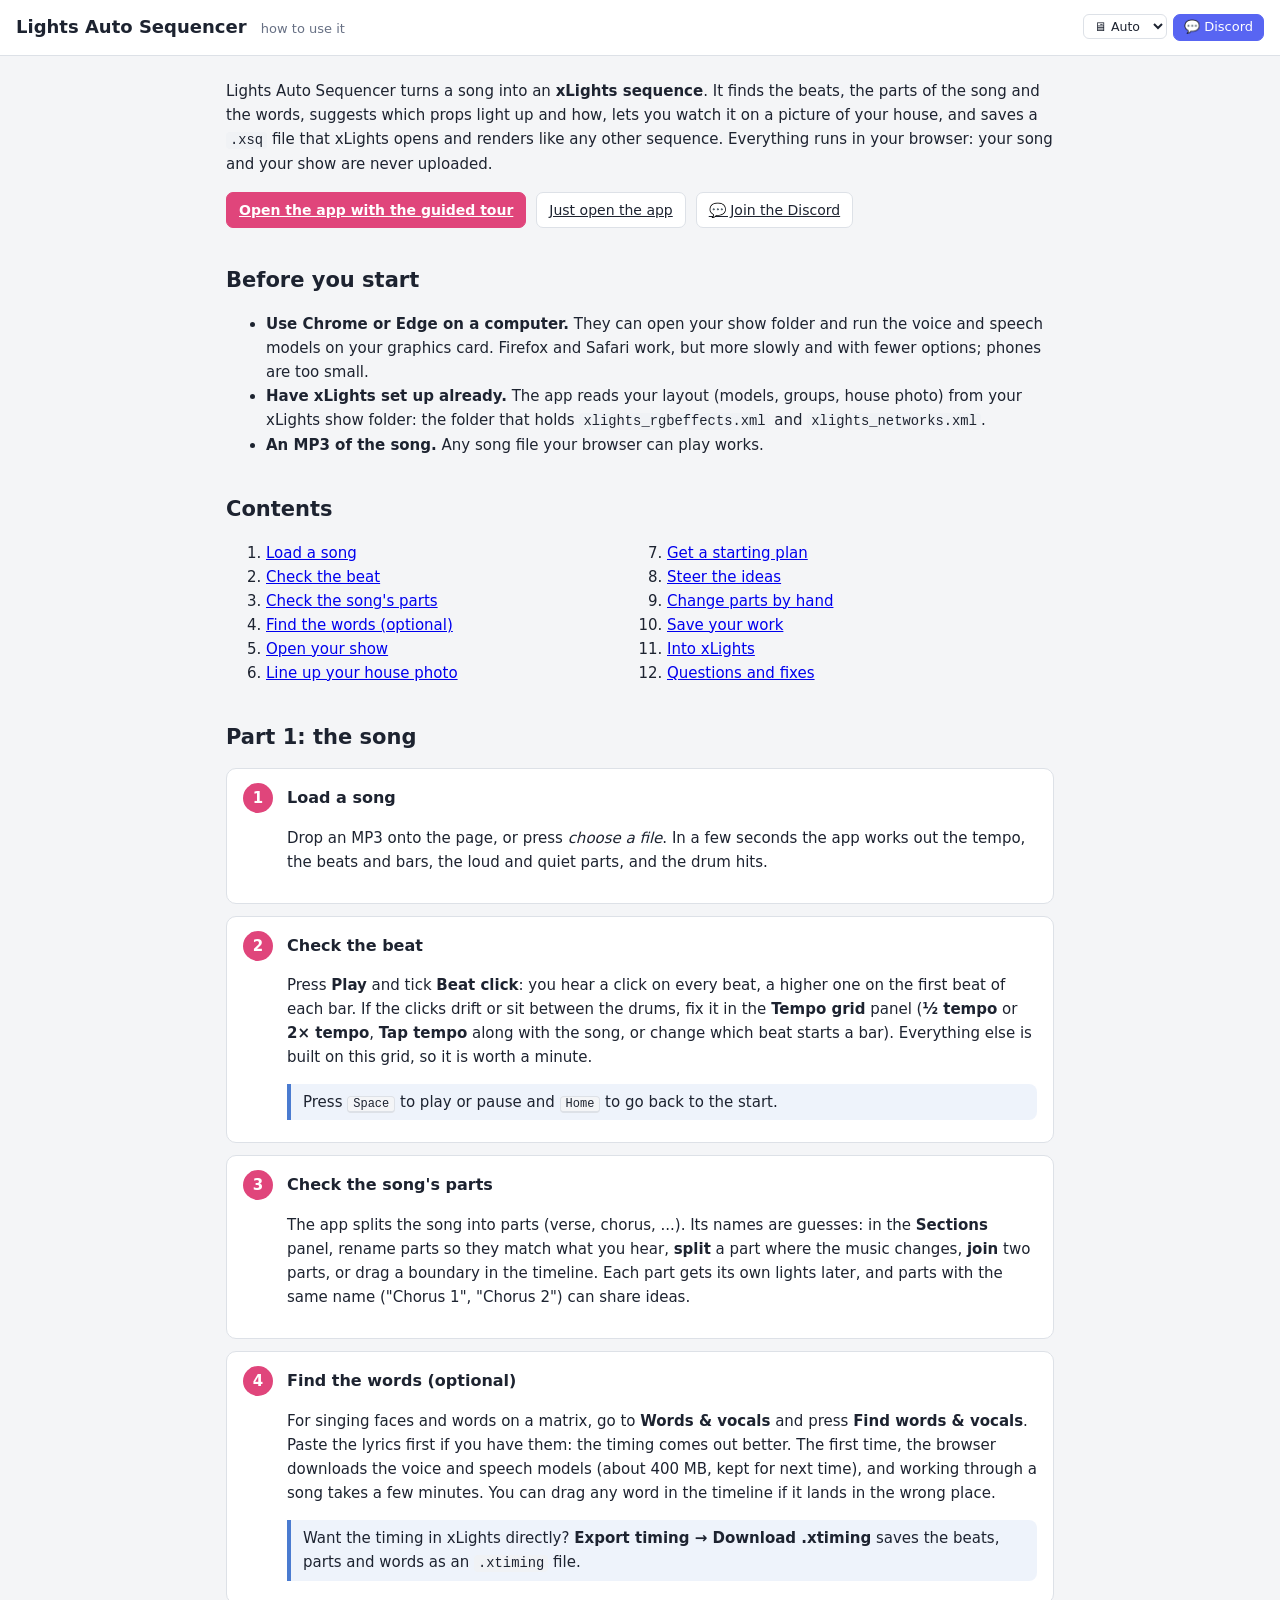
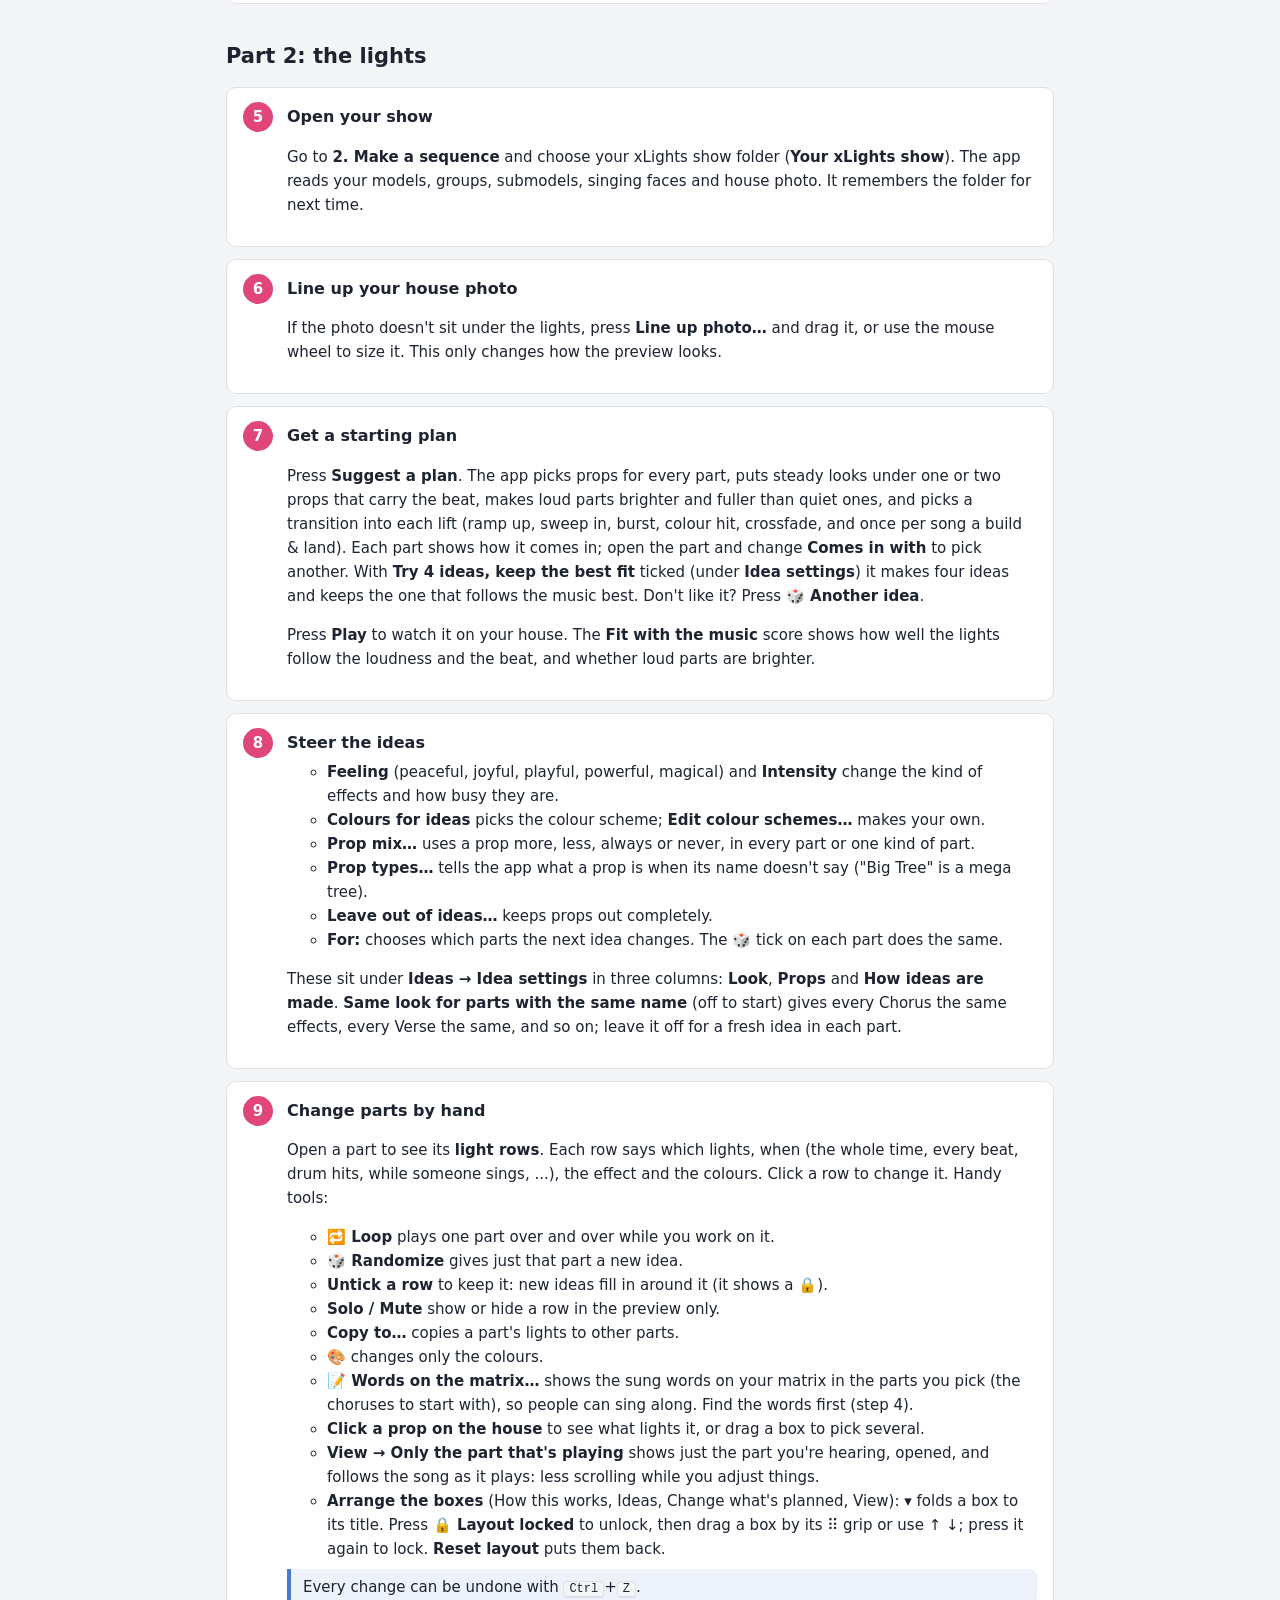
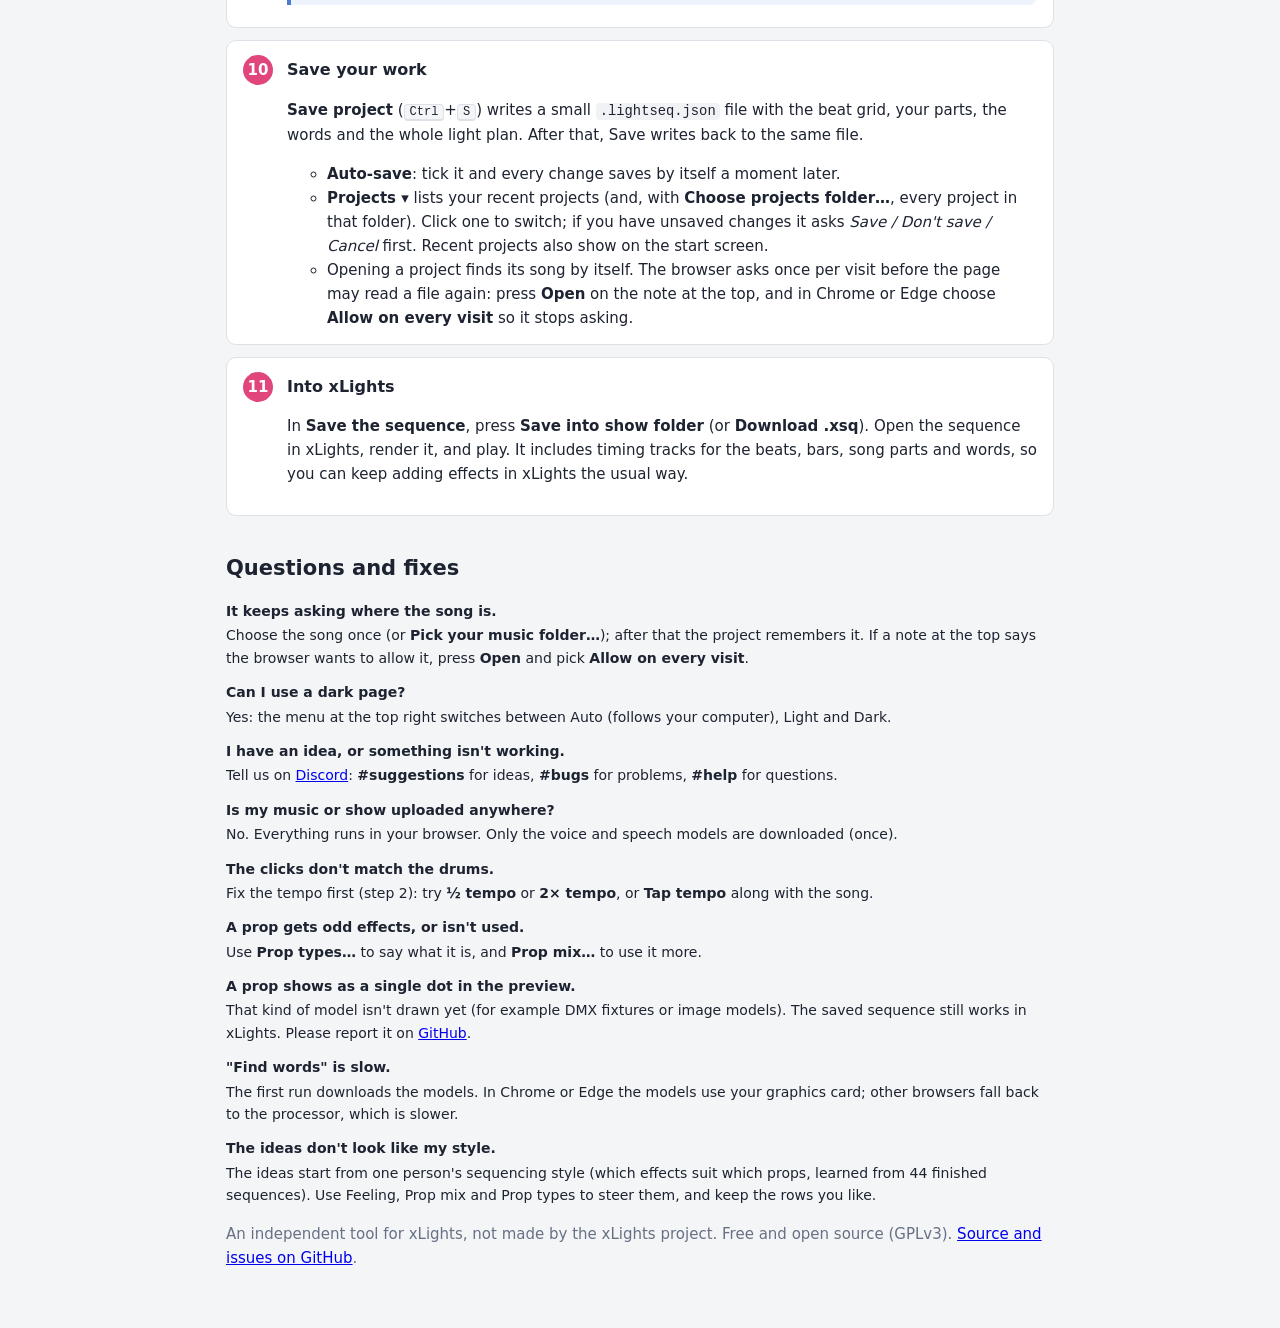
==== tutorial.html @ b1e05008 "Varied transitions into lifts (ramp, sweep, burst, colour hit, crossfade; build & land once), per-pa" ====
<!doctype html>
<html lang="en">
<head>
<meta charset="utf-8">
<meta name="viewport" content="width=device-width, initial-scale=1">
<title>How to use Lights Auto Sequencer</title>
<script src="js/theme.js"></script>
<link rel="stylesheet" href="css/style.css">
<style>
  .guide { max-width: 860px; margin: 0 auto; padding: 8px 16px 48px; line-height: 1.6; }
  .guide h2 { margin: 36px 0 8px; font-size: 21px; }
  .guide h3 { margin: 22px 0 6px; font-size: 16px; }
  .guide p, .guide li { font-size: 15px; }
  .guide ol.steps { counter-reset: s; list-style: none; padding: 0; }
  .guide ol.steps > li { counter-increment: s; position: relative; padding: 14px 16px 14px 60px; margin: 0 0 12px; border: 1px solid var(--line); border-radius: 10px; background: var(--surface); }
  .guide ol.steps > li::before { content: counter(s); position: absolute; left: 16px; top: 14px; width: 30px; height: 30px; border-radius: 50%; background: var(--accent); color: #fff; font-weight: 700; display: grid; place-items: center; }
  .guide ol.steps > li h3 { margin: 2px 0 4px; }
  .guide .tip { border-left: 4px solid var(--wave); padding: 6px 12px; margin: 8px 0; background: color-mix(in srgb, var(--wave) 9%, transparent); border-radius: 0 8px 8px 0; }
  .guide kbd { font: 12px ui-monospace, monospace; border: 1px solid var(--line); border-bottom-width: 2px; border-radius: 4px; padding: 0 5px; background: var(--bg); }
  .guide .toc { columns: 2; font-size: 14px; }
  .guide dt { font-weight: 650; margin-top: 12px; }
  .guide dd { margin: 2px 0 0 0; }
  .guide .cta { display: flex; gap: 10px; flex-wrap: wrap; margin: 16px 0; }
  @media (max-width: 640px) { .guide .toc { columns: 1; } }
</style>
</head>
<body>
<header class="topbar">
  <div class="topbar-row">
    <h1><a href="./" style="color:inherit;text-decoration:none">Lights Auto Sequencer</a> <span class="sub">how to use it</span></h1>
    <nav class="help-links"><label class="theme-sel" title="Colours of the page"><span class="sr">Theme</span><select id="themeSel" aria-label="Theme"><option value="auto">🖥 Auto</option><option value="light">☀ Light</option><option value="dark">🌙 Dark</option></select></label> <a class="btn small discord" href="https://discord.gg/xjgWweqCEs" target="_blank" rel="noopener" title="Suggestions, help and show-off on Discord">💬 Discord</a></nav>
  </div>
</header>

<main class="guide">
  <p>Lights Auto Sequencer turns a song into an <b>xLights sequence</b>. It finds the beats, the parts of the song
  and the words, suggests which props light up and how, lets you watch it on a picture of your house, and saves a
  <code>.xsq</code> file that xLights opens and renders like any other sequence. Everything runs in your browser:
  your song and your show are never uploaded.</p>

  <div class="cta">
    <a class="btn primary" href="./?tour=1">Open the app with the guided tour</a>
    <a class="btn" href="./">Just open the app</a>
    <a class="btn" href="https://discord.gg/xjgWweqCEs" target="_blank" rel="noopener">💬 Join the Discord</a>
  </div>

  <h2>Before you start</h2>
  <ul>
    <li><b>Use Chrome or Edge on a computer.</b> They can open your show folder and run the voice and speech models on
      your graphics card. Firefox and Safari work, but more slowly and with fewer options; phones are too small.</li>
    <li><b>Have xLights set up already.</b> The app reads your layout (models, groups, house photo) from your xLights
      show folder: the folder that holds <code>xlights_rgbeffects.xml</code> and <code>xlights_networks.xml</code>.</li>
    <li><b>An MP3 of the song.</b> Any song file your browser can play works.</li>
  </ul>

  <h2>Contents</h2>
  <ol class="toc">
    <li><a href="#song">Load a song</a></li>
    <li><a href="#beat">Check the beat</a></li>
    <li><a href="#parts">Check the song's parts</a></li>
    <li><a href="#words">Find the words (optional)</a></li>
    <li><a href="#show">Open your show</a></li>
    <li><a href="#photo">Line up your house photo</a></li>
    <li><a href="#suggest">Get a starting plan</a></li>
    <li><a href="#steer">Steer the ideas</a></li>
    <li><a href="#tweak">Change parts by hand</a></li>
    <li><a href="#save">Save your work</a></li>
    <li><a href="#xlights">Into xLights</a></li>
    <li><a href="#faq">Questions and fixes</a></li>
  </ol>

  <h2>Part 1: the song</h2>
  <ol class="steps">
    <li id="song">
      <h3>Load a song</h3>
      <p>Drop an MP3 onto the page, or press <i>choose a file</i>. In a few seconds the app works out the tempo, the
      beats and bars, the loud and quiet parts, and the drum hits.</p>
    </li>
    <li id="beat">
      <h3>Check the beat</h3>
      <p>Press <b>Play</b> and tick <b>Beat click</b>: you hear a click on every beat, a higher one on the first beat of each
      bar. If the clicks drift or sit between the drums, fix it in the <b>Tempo grid</b> panel (<b>½ tempo</b> or <b>2× tempo</b>,
      <b>Tap tempo</b> along with the song, or change which beat starts a bar). Everything else is built on this grid, so it is worth a minute.</p>
      <p class="tip">Press <kbd>Space</kbd> to play or pause and <kbd>Home</kbd> to go back to the start.</p>
    </li>
    <li id="parts">
      <h3>Check the song's parts</h3>
      <p>The app splits the song into parts (verse, chorus, ...). Its names are guesses: in the <b>Sections</b> panel, rename parts so they match
      what you hear, <b>split</b> a part where the music changes, <b>join</b> two parts, or drag a boundary in the
      timeline. Each part gets its own lights later, and parts with the same name ("Chorus 1", "Chorus 2") can share
      ideas.</p>
    </li>
    <li id="words">
      <h3>Find the words (optional)</h3>
      <p>For singing faces and words on a matrix, go to <b>Words &amp; vocals</b> and press <b>Find words &amp; vocals</b>. Paste the lyrics first if you
      have them: the timing comes out better. The first time, the browser downloads the voice and speech models
      (about 400 MB, kept for next time), and working through a song takes a few minutes. You can drag any word in the
      timeline if it lands in the wrong place.</p>
      <p class="tip">Want the timing in xLights directly? <b>Export timing → Download .xtiming</b> saves the beats, parts and words as
      an <code>.xtiming</code> file.</p>
    </li>
  </ol>

  <h2>Part 2: the lights</h2>
  <ol class="steps" start="5" style="counter-reset: s 4">
    <li id="show">
      <h3>Open your show</h3>
      <p>Go to <b>2. Make a sequence</b> and choose your xLights show folder (<b>Your xLights show</b>). The app reads your models, groups,
      submodels, singing faces and house photo. It remembers the folder for next time.</p>
    </li>
    <li id="photo">
      <h3>Line up your house photo</h3>
      <p>If the photo doesn't sit under the lights, press <b>Line up photo…</b> and drag it, or use the mouse wheel to
      size it. This only changes how the preview looks.</p>
    </li>
    <li id="suggest">
      <h3>Get a starting plan</h3>
      <p>Press <b>Suggest a plan</b>. The app picks props for every part, puts steady looks under one or two props
      that carry the beat, makes loud parts brighter and fuller than quiet ones, and picks a transition into each
      lift (ramp up, sweep in, burst, colour hit, crossfade, and once per song a build &amp; land). Each part shows how it
      comes in; open the part and change <b>Comes in with</b> to pick another. With <b>Try 4 ideas, keep the best fit</b> ticked (under <b>Idea settings</b>) it makes four ideas and keeps the one that
      follows the music best. Don't like it? Press <b>🎲 Another idea</b>.</p>
      <p>Press <b>Play</b> to watch it on your house. The <b>Fit with the music</b> score shows how well the lights
      follow the loudness and the beat, and whether loud parts are brighter.</p>
    </li>
    <li id="steer">
      <h3>Steer the ideas</h3>
      <ul>
        <li><b>Feeling</b> (peaceful, joyful, playful, powerful, magical) and <b>Intensity</b> change the kind of effects and how busy they are.</li>
        <li><b>Colours for ideas</b> picks the colour scheme; <b>Edit colour schemes…</b> makes your own.</li>
        <li><b>Prop mix…</b> uses a prop more, less, always or never, in every part or one kind of part.</li>
        <li><b>Prop types…</b> tells the app what a prop is when its name doesn't say ("Big Tree" is a mega tree).</li>
        <li><b>Leave out of ideas…</b> keeps props out completely.</li>
        <li><b>For:</b> chooses which parts the next idea changes. The 🎲 tick on each part does the same.</li>
      </ul>
      <p>These sit under <b>Ideas → Idea settings</b> in three columns: <b>Look</b>, <b>Props</b> and <b>How ideas are
      made</b>. <b>Same look for parts with the same name</b> (off to start) gives every Chorus the same effects, every
      Verse the same, and so on; leave it off for a fresh idea in each part.</p>
    </li>
    <li id="tweak">
      <h3>Change parts by hand</h3>
      <p>Open a part to see its <b>light rows</b>. Each row says which lights, when (the whole time, every beat, drum
      hits, while someone sings, ...), the effect and the colours. Click a row to change it. Handy tools:</p>
      <ul>
        <li><b>🔁 Loop</b> plays one part over and over while you work on it.</li>
        <li><b>🎲 Randomize</b> gives just that part a new idea.</li>
        <li><b>Untick a row</b> to keep it: new ideas fill in around it (it shows a 🔒).</li>
        <li><b>Solo / Mute</b> show or hide a row in the preview only.</li>
        <li><b>Copy to…</b> copies a part's lights to other parts.</li>
        <li><b>🎨</b> changes only the colours.</li>
        <li><b>📝 Words on the matrix…</b> shows the sung words on your matrix in the parts you pick (the choruses to
          start with), so people can sing along. Find the words first (step 4).</li>
        <li><b>Click a prop on the house</b> to see what lights it, or drag a box to pick several.</li>
        <li><b>View → Only the part that's playing</b> shows just the part you're hearing, opened, and follows the song
          as it plays: less scrolling while you adjust things.</li>
        <li><b>Arrange the boxes</b> (How this works, Ideas, Change what's planned, View): ▾ folds a box to its title.
          Press <b>🔒 Layout locked</b> to unlock, then drag a box by its ⠿ grip or use ↑ ↓; press it again to lock.
          <b>Reset layout</b> puts them back.</li>
      </ul>
      <p class="tip">Every change can be undone with <kbd>Ctrl</kbd>+<kbd>Z</kbd>.</p>
    </li>
    <li id="save">
      <h3>Save your work</h3>
      <p><b>Save project</b> (<kbd>Ctrl</kbd>+<kbd>S</kbd>) writes a small <code>.lightseq.json</code> file with the beat grid, your parts,
      the words and the whole light plan. After that, Save writes back to the same file.</p>
      <ul>
        <li><b>Auto-save</b>: tick it and every change saves by itself a moment later.</li>
        <li><b>Projects ▾</b> lists your recent projects (and, with <b>Choose projects folder…</b>, every project in
          that folder). Click one to switch; if you have unsaved changes it asks <i>Save / Don't save / Cancel</i> first.
          Recent projects also show on the start screen.</li>
        <li>Opening a project finds its song by itself. The browser asks once per visit before the page may read a
          file again: press <b>Open</b> on the note at the top, and in Chrome or Edge choose <b>Allow on every
          visit</b> so it stops asking.</li>
      </ul>
    </li>
    <li id="xlights">
      <h3>Into xLights</h3>
      <p>In <b>Save the sequence</b>, press <b>Save into show folder</b> (or <b>Download .xsq</b>). Open the sequence
      in xLights, render it, and play. It includes timing tracks for the beats, bars, song parts and words, so you can
      keep adding effects in xLights the usual way.</p>
    </li>
  </ol>

  <h2 id="faq">Questions and fixes</h2>
  <dl>
    <dt>It keeps asking where the song is.</dt>
    <dd>Choose the song once (or <b>Pick your music folder…</b>); after that the project remembers it. If a note at
      the top says the browser wants to allow it, press <b>Open</b> and pick <b>Allow on every visit</b>.</dd>
    <dt>Can I use a dark page?</dt>
    <dd>Yes: the menu at the top right switches between Auto (follows your computer), Light and Dark.</dd>
    <dt>I have an idea, or something isn't working.</dt>
    <dd>Tell us on <a href="https://discord.gg/xjgWweqCEs">Discord</a>: <b>#suggestions</b> for ideas, <b>#bugs</b> for problems, <b>#help</b> for questions.</dd>
    <dt>Is my music or show uploaded anywhere?</dt>
    <dd>No. Everything runs in your browser. Only the voice and speech models are downloaded (once).</dd>
    <dt>The clicks don't match the drums.</dt>
    <dd>Fix the tempo first (step 2): try <b>½ tempo</b> or <b>2× tempo</b>, or <b>Tap tempo</b> along with the song.</dd>
    <dt>A prop gets odd effects, or isn't used.</dt>
    <dd>Use <b>Prop types…</b> to say what it is, and <b>Prop mix…</b> to use it more.</dd>
    <dt>A prop shows as a single dot in the preview.</dt>
    <dd>That kind of model isn't drawn yet (for example DMX fixtures or image models). The saved sequence still
      works in xLights. Please report it on <a href="https://github.com/socman1984-hub/LightsAutoSequencer/issues">GitHub</a>.</dd>
    <dt>"Find words" is slow.</dt>
    <dd>The first run downloads the models. In Chrome or Edge the models use your graphics card; other browsers fall
      back to the processor, which is slower.</dd>
    <dt>The ideas don't look like my style.</dt>
    <dd>The ideas start from one person's sequencing style (which effects suit which props, learned from 44 finished
      sequences). Use Feeling, Prop mix and Prop types to steer them, and keep the rows you like.</dd>
  </dl>

  <p class="muted small">An independent tool for xLights, not made by the xLights project. Free and open source (GPLv3).
  <a href="https://github.com/socman1984-hub/LightsAutoSequencer">Source and issues on GitHub</a>.</p>
</main>
</body>
</html>
---- css/style.css ----
:root {
    --bg: #f4f5f7;
    --surface: #ffffff;
    --lane: #f0f2f5;
    --line: #dde1e7;
    --text: #1d2330;
    --muted: #677084;
    --accent: #e0457b;
    --accent-ink: #ffffff;
    --wave: #4a7bd0;
    --playhead: #f2a20c;
    --good: #1f8a4c;
    --ok: #a86a00;
    --bad: #c23b3b;
    --radius: 10px;
    color-scheme: light;
}
@media (prefers-color-scheme: dark) {
    :root:not([data-theme="light"]) {
        --bg: #12151c;
        --surface: #1a1e27;
        --lane: #212632;
        --line: #2e3442;
        --text: #e7eaf0;
        --muted: #9099ad;
        --accent: #ff5c93;
        --wave: #6f9cf0;
        --playhead: #ffbe3b;
        --good: #4cc47e;
        --ok: #e5a93a;
        --bad: #ef6b6b;
        color-scheme: dark;
    }
}
:root[data-theme="dark"] {
    --bg: #12151c; --surface: #1a1e27; --lane: #212632; --line: #2e3442;
    --text: #e7eaf0; --muted: #9099ad; --accent: #ff5c93; --wave: #6f9cf0;
    --playhead: #ffbe3b; --good: #4cc47e; --ok: #e5a93a; --bad: #ef6b6b;
    color-scheme: dark;
}

* { box-sizing: border-box; }
/* the hidden attribute must win over any display rule below (rows, banner, panels) */
[hidden] { display: none !important; }
body {
    margin: 0;
    background: var(--bg);
    color: var(--text);
    font: 14px/1.45 system-ui, -apple-system, "Segoe UI", sans-serif;
}
main { max-width: 1280px; margin: 0 auto; padding: 16px; }
.topbar { padding: 14px 16px; border-bottom: 1px solid var(--line); background: var(--surface); }
.topbar h1 { margin: 0; font-size: 18px; font-weight: 650; max-width: 1248px; margin: 0 auto; }
.topbar .sub { font-weight: 400; color: var(--muted); font-size: 13px; margin-left: 8px; }

.drop {
    border: 2px dashed var(--line);
    border-radius: var(--radius);
    background: var(--surface);
    padding: 28px 16px;
    text-align: center;
    transition: border-color .15s, background .15s;
}
.drop.over { border-color: var(--accent); }
.drop-title { font-size: 17px; font-weight: 600; margin: 0 0 4px; }
.drop-hint { margin: 0; color: var(--muted); }
.status { margin: 10px 0 0; min-height: 1.4em; font-variant-numeric: tabular-nums; }
.status.error { color: var(--bad); }

button.link {
    background: none; border: 0; padding: 0; color: var(--accent);
    font: inherit; cursor: pointer; text-decoration: underline;
}
.btn {
    font: inherit; border: 1px solid var(--line); background: var(--surface); color: var(--text);
    padding: 6px 12px; border-radius: 7px; cursor: pointer;
}
.btn:hover { border-color: var(--muted); }
.btn.primary { background: var(--accent); border-color: var(--accent); color: var(--accent-ink); font-weight: 600; }
.btnrow { display: flex; flex-wrap: wrap; gap: 8px; margin-top: 12px; }

#results { margin-top: 16px; }
.songbar {
    display: flex; flex-wrap: wrap; gap: 12px; justify-content: space-between; align-items: center;
    background: var(--surface); border-radius: var(--radius); padding: 12px 16px; border: 1px solid var(--line);
}
.song-name { font-size: 17px; font-weight: 650; overflow-wrap: anywhere; }
.song-meta { color: var(--muted); font-size: 13px; }
.transport { display: flex; align-items: center; gap: 14px; flex-wrap: wrap; }
.chk { display: inline-flex; gap: 5px; align-items: center; cursor: pointer; }
.clock { font-variant-numeric: tabular-nums; font-family: ui-monospace, Consolas, monospace; min-width: 9ch; }

.stats { display: grid; grid-template-columns: repeat(auto-fit, minmax(150px, 1fr)); gap: 10px; margin: 12px 0; }
.stat { background: var(--surface); border: 1px solid var(--line); border-radius: var(--radius); padding: 10px 14px; }
.stat .k { color: var(--muted); font-size: 12px; text-transform: uppercase; letter-spacing: .04em; }
.stat .v { font-size: 20px; font-weight: 650; font-variant-numeric: tabular-nums; }
.stat .s { color: var(--muted); font-size: 12px; }

.timeline-wrap { background: var(--surface); border: 1px solid var(--line); border-radius: var(--radius); padding: 10px 12px; }
.zoom { display: flex; align-items: center; gap: 8px; color: var(--muted); font-size: 12px; margin-bottom: 6px; }
.zoom input { width: 220px; max-width: 60vw; }
.timeline { width: 100%; overflow: hidden; cursor: crosshair; outline: none; border-radius: 6px; }
.timeline canvas { display: block; }
.hint { margin: 8px 0 0; color: var(--muted); font-size: 12px; }

.cols { display: grid; grid-template-columns: 1fr 1.3fr; gap: 12px; margin-top: 12px; }
@media (max-width: 820px) { .cols { grid-template-columns: 1fr; } }
.panel { background: var(--surface); border: 1px solid var(--line); border-radius: var(--radius); padding: 14px 16px; margin-top: 0; }
.cols + .panel { margin-top: 12px; }
.panel h2 { margin: 0 0 2px; font-size: 15px; }
.panel-note { margin: 0 0 12px; color: var(--muted); font-size: 13px; }
.form { display: flex; flex-wrap: wrap; gap: 12px; }
.form label { display: flex; flex-direction: column; gap: 3px; font-size: 12px; color: var(--muted); }
.form input, .form select, .sections input {
    font: inherit; color: var(--text); background: var(--bg); border: 1px solid var(--line);
    border-radius: 6px; padding: 5px 8px; width: 120px;
}
.fit { margin: 12px 0 0; font-size: 13px; padding: 8px 10px; border-radius: 7px; background: var(--lane); }
.fit:empty { display: none; }
.fit.good { border-left: 3px solid var(--good); }
.fit.ok { border-left: 3px solid var(--ok); }
.fit.bad { border-left: 3px solid var(--bad); }

.sections { width: 100%; border-collapse: collapse; }
.sections th { text-align: left; font-size: 12px; color: var(--muted); font-weight: 500; padding: 4px 6px; border-bottom: 1px solid var(--line); }
.sections td { padding: 4px 6px; border-bottom: 1px solid var(--line); white-space: nowrap; }
.sections td.num { font-variant-numeric: tabular-nums; }
.sections input { width: 100%; min-width: 120px; }
.sections td:nth-child(3) { display: flex; align-items: center; gap: 6px; width: 100%; }
.swatch { width: 10px; height: 10px; border-radius: 3px; flex: none; }
.meter { display: inline-block; width: 70px; height: 7px; background: var(--lane); border-radius: 4px; overflow: hidden; vertical-align: middle; }
.meter span { display: block; height: 100%; background: var(--accent); }

.tracks { display: grid; grid-template-columns: repeat(auto-fill, minmax(230px, 1fr)); gap: 6px 14px; margin-bottom: 12px; }
.track { display: flex; gap: 6px; align-items: baseline; cursor: pointer; }
.track span { color: var(--muted); font-size: 12px; }
.drop.compact .status { margin: 0; }

#vocalPanel { margin-top: 12px; }
.panel + .panel { margin-top: 12px; }
.lyrics-label { display: block; font-size: 13px; font-weight: 600; margin-bottom: 4px; }
.lyrics-label span { font-weight: 400; color: var(--muted); }
#lyricsText {
    width: 100%; font: 13px/1.5 ui-monospace, Consolas, monospace; color: var(--text);
    background: var(--bg); border: 1px solid var(--line); border-radius: 7px; padding: 8px 10px; resize: vertical;
}
.vocal-status { display: flex; align-items: center; gap: 10px; margin-top: 10px; min-height: 1.4em; font-size: 13px; }
.vocal-status .error, #vocalStatus.error { color: var(--bad); }
#vocalProg { width: 220px; max-width: 45vw; accent-color: var(--accent); }
.warn { margin-top: 6px; color: var(--bad); }
.lyric-scroll { max-height: 320px; overflow: auto; border: 1px solid var(--line); border-radius: 7px; }
.lyric-lines td:last-child { white-space: normal; }
.lyric-lines th { position: sticky; top: 0; background: var(--surface); }
.track.off { opacity: .55; cursor: default; }

/* ---------- tabs + sticky transport ---------- */
.songbar { position: sticky; top: 0; z-index: 5; }
.tabs { display: flex; gap: 6px; width: 100%; border-top: 1px solid var(--line); padding-top: 10px; margin-top: 2px; }
.tab {
    font: inherit; font-weight: 600; background: none; border: 1px solid transparent; color: var(--muted);
    padding: 6px 14px; border-radius: 7px; cursor: pointer;
}
.tab[aria-selected="true"] { color: var(--text); background: var(--lane); border-color: var(--line); }
.tabpane { margin-top: 12px; }
.tabpane > .panel + .panel, .tabpane > .panel + .cols, .tabpane > .cols + .panel { margin-top: 12px; }
.tabpane > .timeline-wrap + .cols { margin-top: 12px; }
code { font-family: ui-monospace, Consolas, monospace; font-size: .92em; background: var(--lane); padding: 1px 4px; border-radius: 4px; }
.small { font-size: 12px; }
.muted { color: var(--muted); }
.panel-head { display: flex; flex-wrap: wrap; justify-content: space-between; align-items: center; gap: 8px; margin-bottom: 6px; }
.btnrow.tight { margin-top: 0; }
.btn.small { padding: 3px 10px; font-size: 13px; }
.btn.tiny { padding: 0 7px; font-size: 13px; line-height: 22px; }
.btn:disabled { opacity: .45; cursor: default; }
.form label.wide { flex: 1 1 420px; }
.form label.wide input { width: 100%; }

/* ---------- preview ---------- */
.viewer-wrap { width: 100%; background: #05070b; border-radius: 8px; overflow: hidden; }
#viewer { display: block; }
.preview-opts { display: flex; gap: 14px; flex-wrap: wrap; }
.scrub { position: relative; height: 26px; margin-top: 8px; background: var(--lane); border-radius: 6px; cursor: pointer; overflow: hidden; }
#scrubFill { position: absolute; inset: 0 auto 0 0; width: 0; background: color-mix(in srgb, var(--accent) 30%, transparent); pointer-events: none; }
.scrub-parts span {
    position: absolute; top: 0; bottom: 0; border-left: 1px solid var(--line); font-size: 11px; color: var(--muted);
    padding: 5px 4px; white-space: nowrap; overflow: hidden; text-overflow: ellipsis; pointer-events: none;
}

/* ---------- plan ---------- */
.plan-sub { font-size: 13px; margin: 16px 0 6px; color: var(--muted); text-transform: uppercase; letter-spacing: .04em; }
.plan-part { border: 1px solid var(--line); border-radius: 8px; margin-bottom: 8px; padding: 8px 10px; }
.plan-part.disabled { opacity: .55; }
.plan-part-head { display: flex; align-items: center; gap: 8px; }
.plan-part-head span { color: var(--muted); font-size: 12px; flex: 1; }
.plan-row { border-top: 1px dashed var(--line); margin-top: 8px; padding-top: 8px; display: flex; flex-direction: column; gap: 6px; }
.pr-targets { font-size: 13px; overflow-wrap: anywhere; }
.pr-targets .tlist { color: var(--text); }
.pr-fx { display: flex; flex-wrap: wrap; gap: 8px 12px; align-items: flex-end; }
.pr-fx label, .opts label { display: flex; flex-direction: column; font-size: 11px; color: var(--muted); gap: 2px; }
.pr-fx select, .opts input, .opts select {
    font: inherit; font-size: 13px; color: var(--text); background: var(--bg); border: 1px solid var(--line); border-radius: 6px; padding: 3px 6px;
}
.opts { display: contents; }
.opts input { width: 78px; }
.pr-fx .lvl, .pr-fx .efade, .pr-fx .bfrom, .pr-fx .bto { font: inherit; font-size: 13px; color: var(--text); background: var(--bg); border: 1px solid var(--line); border-radius: 6px; padding: 3px 6px; width: 70px; }
.pr-fx .bfrom, .pr-fx .bto { width: 52px; }
.bars-in { display: flex; align-items: center; gap: 4px; }
.swatches { display: flex; gap: 4px; align-items: center; }
.swatches input[type=color] { width: 30px; height: 26px; padding: 0; border: 1px solid var(--line); border-radius: 5px; background: none; cursor: pointer; }
.pr-during { display: flex; flex-wrap: wrap; gap: 4px 12px; font-size: 13px; align-items: center; }
.pr-during > span:first-child { color: var(--muted); }

/* ---------- picker ---------- */
.picker { border: 1px solid var(--line); border-radius: 12px; padding: 0; background: var(--surface); color: var(--text); width: min(920px, calc(100vw - 32px)); max-height: calc(100vh - 48px); }
.picker::backdrop { background: rgba(0, 0, 0, .45); }
.picker-inner { display: flex; flex-direction: column; max-height: calc(100vh - 50px); }
.picker-head { display: flex; gap: 12px; align-items: center; padding: 12px 16px; border-bottom: 1px solid var(--line); flex-wrap: wrap; }
.picker-head h2 { margin: 0; font-size: 16px; }
.picker-head input { flex: 1; min-width: 160px; font: inherit; color: var(--text); background: var(--bg); border: 1px solid var(--line); border-radius: 7px; padding: 6px 10px; }
.picker-cols { display: grid; grid-template-columns: 1fr 1.2fr; gap: 12px; padding: 10px 16px; overflow: auto; min-height: 0; }
@media (max-width: 700px) { .picker-cols { grid-template-columns: 1fr; } }
.picker-cols h3 { font-size: 13px; margin: 0 0 6px; }
.picker-cols h3 span { font-weight: 400; color: var(--muted); }
.pick-list { display: flex; flex-direction: column; gap: 1px; }
.pick-item { display: flex; align-items: center; gap: 6px; padding: 3px 6px; border-radius: 5px; cursor: pointer; font-size: 13px; }
.pick-item:hover { background: var(--lane); }
.pick-item span { flex: 1; overflow-wrap: anywhere; }
.pick-item em { font-style: normal; color: var(--muted); font-size: 11px; white-space: nowrap; }
.pick-model { display: grid; grid-template-columns: 20px 1fr; align-items: start; }
.pick-model .tw { background: none; border: 0; color: var(--muted); cursor: pointer; padding: 4px 0; font-size: 12px; }
.pick-subs { grid-column: 2; padding-left: 8px; border-left: 1px solid var(--line); margin-bottom: 4px; }
.pick-item.sub { font-size: 12px; }
.picker-foot { display: flex; justify-content: space-between; align-items: center; gap: 12px; padding: 10px 16px; border-top: 1px solid var(--line); font-size: 13px; color: var(--muted); }
.permodel { align-self: center; font-size: 13px; color: var(--text) !important; flex-direction: row !important; }

/* ---------- sections, ideas, project ---------- */
.project { display: flex; align-items: center; gap: 8px; flex-wrap: wrap; }
.sec-scroll { max-height: 420px; overflow: auto; }
.sec-actions { display: flex; gap: 4px; }
.scrub-parts span { pointer-events: auto !important; cursor: pointer; }
.scrub-parts span:hover { background: color-mix(in srgb, var(--accent) 18%, transparent); color: var(--text); }
.scrub-parts span.now { color: var(--text); font-weight: 600; }
.idea-bar, .plan-nav { display: flex; flex-wrap: wrap; gap: 8px 14px; align-items: center; margin-bottom: 10px; }
.idea-bar label:not(.chk) { display: flex; align-items: center; gap: 6px; font-size: 13px; color: var(--muted); }
.idea-bar select, .plan-nav select { font: inherit; font-size: 13px; color: var(--text); background: var(--bg); border: 1px solid var(--line); border-radius: 6px; padding: 4px 6px; }
.sec-card { border: 1px solid var(--line); border-radius: 9px; margin-bottom: 8px; background: var(--surface); scroll-margin-top: calc(var(--stick-top) + var(--pv-h, 0px) + 8px); }
.sec-card.now { border-color: var(--accent); box-shadow: 0 0 0 1px var(--accent) inset; }
.sec-head { display: flex; align-items: center; gap: 8px; padding: 8px 10px; flex-wrap: wrap; }
.sec-head .tw { background: none; border: 0; color: var(--muted); cursor: pointer; font-size: 13px; width: 18px; padding: 0; }
.sec-title { flex: 1; display: flex; align-items: center; gap: 10px; flex-wrap: wrap; cursor: pointer; min-width: 180px; }
.sec-title .muted { font-size: 12px; }
.sec-btns { display: flex; gap: 6px; flex-wrap: wrap; }
.sec-sum { padding: 0 10px 8px 36px; font-size: 12px; display: flex; flex-wrap: wrap; gap: 4px; }
.sec-card.open .sec-sum { display: none; }
.chip { background: var(--lane); border-radius: 12px; padding: 1px 8px; color: var(--muted); }
.chip b { color: var(--text); font-weight: 600; }
.sec-body { padding: 0 10px 10px 36px; }
.pool { font-size: 13px; padding: 6px 0; overflow-wrap: anywhere; }
.row-btns { display: flex; gap: 6px; }
.copy-dlg { width: min(560px, calc(100vw - 32px)); }
.copy-body { padding: 10px 16px; overflow: auto; display: flex; flex-direction: column; gap: 10px; }
.copy-mode { display: flex; gap: 16px; flex-wrap: wrap; font-size: 13px; }
.bg-adjust { margin: 10px 0; padding: 10px 12px; border: 1px solid var(--accent); border-radius: 8px; }
.bg-adjust .form input { width: 96px; }
#viewer.adjusting { cursor: grab; outline: 2px dashed var(--accent); outline-offset: -2px; }
#viewer.adjusting.dragging { cursor: grabbing; }
.idea-for { position: relative; font-size: 13px; }
.idea-for summary { cursor: pointer; list-style: none; border: 1px solid var(--line); border-radius: 7px; padding: 5px 10px; background: var(--surface); }
.idea-for summary::-webkit-details-marker { display: none; }
.idea-for summary::after { content: ' ▾'; color: var(--muted); }
.idea-for-pop {
    position: absolute; z-index: 6; top: calc(100% + 4px); left: 0; width: min(360px, calc(100vw - 48px));
    background: var(--surface); border: 1px solid var(--line); border-radius: 9px; padding: 8px; box-shadow: 0 8px 24px rgba(0,0,0,.18);
    max-height: 360px; overflow: auto; display: flex; flex-direction: column; gap: 8px;
}

/* ---------- side-by-side editing ---------- */
:root { --stick-top: 150px; }
.seq-split { margin-top: 12px; }
.seq-left .panel { margin-bottom: 12px; }
/* the whole left column sticks: a sticky element needs a taller parent, and the split is tall */
.seq-left { position: sticky; top: var(--stick-top); z-index: 3; align-self: start; }
@media (min-width: 1100px) {
    main { max-width: 1680px; }
    .seq-split { display: grid; grid-template-columns: minmax(0, 1.15fr) minmax(420px, 1fr); gap: 12px; align-items: start; }
    .seq-left .panel { margin-bottom: 0; }
}
@media (max-width: 1099px) {
    /* stacked: keep the preview pinned but small */
    #previewPanel { padding: 8px 10px; }
    #previewPanel .pv-tip, #previewPanel .panel-head h2 { display: none; }
    #previewPanel .viewer-wrap { max-width: min(100%, 34vh * 16 / 9); margin: 0 auto; }
    #previewPanel .preview-opts { font-size: 12px; }
}
.viewer-wrap { position: relative; }
#viewer { cursor: crosshair; }
.pv-tip { margin-top: 2px; }
.pv-pop {
    position: absolute; z-index: 4; background: var(--surface); color: var(--text); border: 1px solid var(--line);
    border-radius: 9px; padding: 10px 12px; box-shadow: 0 10px 28px rgba(0,0,0,.35); font-size: 13px; max-height: 70%; overflow: auto;
}
.pv-pop h4 { margin: 0 24px 2px 0; font-size: 14px; }
.pv-pop p { margin: 4px 0; }
.pv-pop .pop-x { position: absolute; top: 4px; right: 6px; background: none; border: 0; color: var(--muted); font-size: 18px; cursor: pointer; }
.pv-pop ul { margin: 4px 0; padding-left: 18px; }
.pop-btns { display: flex; flex-wrap: wrap; gap: 4px; }

/* ---------- compact rows, solo / mute, loop ---------- */
.plan-row { gap: 4px; }
.row-line { display: flex; align-items: center; gap: 6px; font-size: 13px; }
.row-line .rtw { background: none; border: 0; color: var(--muted); cursor: pointer; width: 16px; padding: 0; }
.rl-text { flex: 1; cursor: pointer; overflow-wrap: anywhere; }
.rl-sw { display: flex; gap: 2px; }
.rl-sw i { width: 12px; height: 12px; border-radius: 3px; border: 1px solid var(--line); }
.row-detail { padding: 6px 0 2px 22px; display: flex; flex-direction: column; gap: 6px; }
.plan-row.dim .row-line { opacity: .45; }
.plan-row:hover { background: color-mix(in srgb, rgb(80,220,255) 7%, transparent); border-radius: 6px; }
.btn.on { background: var(--accent); border-color: var(--accent); color: var(--accent-ink); }
.sec-card .loop.on { animation: pulse-ring 1.6s ease-in-out infinite; }
@keyframes pulse-ring { 50% { box-shadow: 0 0 0 3px color-mix(in srgb, var(--accent) 35%, transparent); } }

/* ---------- colour scheme editor ---------- */
.scheme-dlg { width: min(720px, calc(100vw - 32px)); }
.scheme-list { padding: 10px 16px; overflow: auto; display: flex; flex-direction: column; gap: 8px; min-height: 0; }
.scheme-row { display: flex; flex-wrap: wrap; gap: 8px; align-items: center; }
.scheme-row .sname { font: inherit; font-size: 13px; color: var(--text); background: var(--bg); border: 1px solid var(--line); border-radius: 6px; padding: 4px 8px; width: 150px; }
.idea-bar select { max-width: 170px; }

/* ---------- project banner ---------- */
.proj-banner {
    display: flex; flex-wrap: wrap; align-items: center; justify-content: space-between; gap: 8px 16px;
    margin-bottom: 12px; padding: 10px 14px; border-radius: var(--radius); border: 1px solid var(--line);
    background: var(--surface); border-left: 4px solid var(--wave); font-size: 14px;
}
.proj-banner.ask { border-left-color: var(--accent); }
.proj-banner.ok { border-left-color: var(--good); }
.proj-banner.error { border-left-color: var(--bad); }
.proj-banner code { word-break: break-all; }
/* show panel, once a show is loaded: one line plus "choose a different folder" */
#showPanel.loaded { display: flex; flex-wrap: wrap; align-items: center; gap: 6px 14px; padding: 8px 14px; }
#showPanel.loaded h2, #showPanel.loaded .panel-note, #showPanel.loaded #reuseShow { display: none; }
#showPanel.loaded .btnrow { margin: 0; order: 2; }
#showPanel.loaded .btnrow .btn { padding: 3px 10px; font-size: 13px; }
#showPanel.loaded #showStatus { margin: 0; order: 1; flex: 1; font-size: 13px; }
#toStart { padding: 6px 10px; }
/* ---------- change colours ---------- */
.recolour-dlg { width: min(640px, calc(100vw - 32px)); }
.recolour-body { padding: 8px 16px; overflow: auto; display: flex; flex-direction: column; gap: 6px; min-height: 0; font-size: 13px; }
.recolour-body h3 { margin: 6px 0 0; font-size: 13px; }
.recolour-schemes { display: grid; grid-template-columns: repeat(auto-fill, minmax(190px, 1fr)); gap: 4px; }
.rc-scheme { display: flex; align-items: center; gap: 6px; padding: 4px 6px; border: 1px solid var(--line); border-radius: 6px; cursor: pointer; }
.rc-scheme.on { border-color: var(--accent); box-shadow: 0 0 0 1px var(--accent) inset; }
.rc-scheme span:first-of-type { flex: 1; }
.rc-list { max-height: 180px; overflow: auto; }
/* ---------- prop mix ---------- */
.mix-dlg { width: min(1100px, calc(100vw - 32px)); }
.mix-wrap { overflow: auto; padding: 8px 16px; min-height: 0; }
.mix-table { border-collapse: collapse; font-size: 13px; }
.mix-table th, .mix-table td { padding: 3px 5px; border-bottom: 1px solid var(--line); text-align: left; white-space: nowrap; }
.mix-table thead th { position: sticky; top: 0; background: var(--surface); font-weight: 600; }
.mix-prop { font-weight: 600; }
.mix-prop .muted { display: block; font-weight: 400; max-width: 200px; overflow: hidden; text-overflow: ellipsis; }
.mix-sel { font: inherit; font-size: 12px; color: var(--text); background: var(--bg); border: 1px solid var(--line); border-radius: 5px; padding: 2px 4px; }
.mix-sel.inherit { color: var(--muted); }
.mix-sel.lv-never { background: color-mix(in srgb, var(--bad) 22%, var(--bg)); }
.mix-sel.lv-less { background: color-mix(in srgb, var(--ok) 18%, var(--bg)); }
.mix-sel.lv-more { background: color-mix(in srgb, var(--good) 20%, var(--bg)); }
.mix-sel.lv-always { background: color-mix(in srgb, var(--good) 42%, var(--bg)); font-weight: 600; }
.mix-sel.inherit.lv-never, .mix-sel.inherit.lv-less, .mix-sel.inherit.lv-more, .mix-sel.inherit.lv-always { opacity: .6; }

/* ---------- transport strip ---------- */
.transport-strip { display: flex; flex-wrap: wrap; align-items: center; gap: 6px 10px; margin-top: 8px; font-size: 13px; }
.t-speed { display: inline-flex; align-items: center; gap: 4px; color: var(--muted); }
.t-speed select { font: inherit; font-size: 13px; color: var(--text); background: var(--bg); border: 1px solid var(--line); border-radius: 6px; padding: 2px 4px; }
.t-beat { display: inline-flex; align-items: center; gap: 6px; font-variant-numeric: tabular-nums; min-width: 120px; }
.t-beat i { width: 10px; height: 10px; border-radius: 50%; background: var(--line); transition: background .08s; }
.t-beat i.on { background: var(--wave); }
.t-beat i.down { background: var(--accent); box-shadow: 0 0 6px var(--accent); }
.t-sec { font-weight: 600; margin-left: auto; }

/* ---------- effect grid ---------- */
/* a fixed height, so moving into a part with more or fewer rows never shifts the preview */
.grid-wrap { position: relative; width: 100%; height: clamp(160px, 42vh, 460px); overflow-y: auto; overflow-x: hidden; border-radius: 6px; background: var(--surface); }
#gridPanel .panel-head { flex-wrap: nowrap; }
#gridPanel .panel-head h2 { white-space: nowrap; overflow: hidden; text-overflow: ellipsis; min-width: 0; }
#gridPanel .panel-head .muted { white-space: nowrap; overflow: hidden; text-overflow: ellipsis; min-width: 0; }
#pvInfo, .t-sec { white-space: nowrap; overflow: hidden; text-overflow: ellipsis; min-width: 0; }
#fxGrid { display: block; }
.grid-tip { position: absolute; z-index: 2; pointer-events: none; background: var(--surface); border: 1px solid var(--line); border-radius: 6px; padding: 4px 8px; font-size: 12px; box-shadow: 0 4px 14px rgba(0,0,0,.25); width: 180px; }
.plan-row.flash { animation: flash-row 1.2s ease-out; }
@keyframes flash-row { 0%, 30% { background: color-mix(in srgb, var(--playhead) 35%, transparent); } 100% { background: transparent; } }
@media (min-width: 1100px) {
    /* the pinned column can scroll on its own if preview + grid are taller than the window */
    .seq-left { max-height: calc(100vh - var(--stick-top) - 8px); overflow-y: auto; display: flex; flex-direction: column; gap: 12px; }
}
@media (max-width: 1099px) { #gridPanel { display: none !important; } }

/* fit with the music */
.fit { display: flex; flex-wrap: wrap; align-items: center; gap: 6px 16px; margin: 6px 0 10px; padding: 8px 10px; border: 1px solid var(--line); border-radius: 8px; font-size: 13px; }
.fit .fit-score { font-weight: 700; font-size: 15px; font-variant-numeric: tabular-nums; }
.fit .fit-part { display: inline-flex; align-items: center; gap: 6px; color: var(--muted); }
.fit .meter { width: 54px; }
.fit .meter.low span { background: var(--bad); }
.fit details { flex-basis: 100%; }
.fit details summary { cursor: pointer; color: var(--muted); }
.fit table { border-collapse: collapse; margin-top: 6px; font-variant-numeric: tabular-nums; }
.fit td, .fit th { padding: 2px 10px 2px 0; text-align: left; font-weight: normal; }
.fit th { color: var(--muted); }

/* randomizing: which parts the next idea changes, which rows it keeps */
.idea-pick { display: inline-flex; align-items: center; gap: 2px; font-size: 13px; cursor: pointer; opacity: .55; }
.sec-card.idea-on { border-left: 4px solid var(--wave); }
.sec-card.idea-on .idea-pick { opacity: 1; }
.row-line .rkeep { margin: 0; cursor: pointer; }
.plan-row.kept .rl-text::before { content: '🔒 '; }
.plan-row.kept .rl-text b { color: var(--wave); }

/* site footer */
.site-foot { max-width: 1100px; margin: 24px auto 32px; padding: 0 16px; color: var(--muted); font-size: 12.5px; line-height: 1.5; }
.site-foot p { margin: 0 0 6px; }
.site-foot a { color: inherit; }

/* help: header links, welcome strip, guided tour */
.topbar-row { display: flex; align-items: center; justify-content: space-between; gap: 10px; flex-wrap: wrap; max-width: 1248px; margin: 0 auto; }
.topbar-row h1 { margin: 0; }
.help-links { display: flex; gap: 6px; }
.help-links a.btn { text-decoration: none; }
.tour-welcome { display: flex; flex-wrap: wrap; align-items: center; justify-content: space-between; gap: 8px 14px; margin: 0 0 12px; padding: 10px 14px; border: 1px solid var(--wave); border-radius: 10px; background: color-mix(in srgb, var(--wave) 8%, var(--surface)); font-size: 14px; }
.tour-welcome a.btn { text-decoration: none; }
.tour-box { position: fixed; z-index: 1000; border-radius: 10px; box-shadow: 0 0 0 3px var(--accent), 0 0 0 9999px rgba(0, 0, 0, .45); pointer-events: none; transition: all .18s ease; }
.tour-tip { position: fixed; z-index: 1001; background: var(--surface); color: var(--text); border: 1px solid var(--line); border-radius: 12px; padding: 14px 16px 12px; box-shadow: 0 10px 30px rgba(0, 0, 0, .35); font-size: 14px; line-height: 1.5; }
.tour-tip.centre { box-shadow: 0 0 0 9999px rgba(0, 0, 0, .45), 0 10px 30px rgba(0, 0, 0, .35); }
.tour-tip h3 { margin: 2px 0 6px; font-size: 16px; }
.tour-tip p { margin: 0 0 8px; }
.tour-step { font-size: 12px; color: var(--muted); }
.tour-need { color: var(--muted); font-style: italic; }
.tour-btns { display: flex; justify-content: space-between; align-items: center; gap: 8px; margin-top: 6px; }
.tour-btns span { display: flex; gap: 6px; }

/* theme switch */
.theme-sel select { font: inherit; font-size: 12.5px; color: var(--text); background: var(--surface); border: 1px solid var(--line); border-radius: 6px; padding: 3px 6px; }
.sr { position: absolute; width: 1px; height: 1px; overflow: hidden; clip: rect(0 0 0 0); }

/* projects: switcher, recent list on the start screen, save-first dialog */
.proj-menu-wrap { position: relative; display: inline-block; }
.proj-menu { position: absolute; left: 0; top: calc(100% + 6px); z-index: 50; width: min(380px, calc(100vw - 32px)); max-height: min(70vh, 520px); overflow-y: auto; background: var(--surface); border: 1px solid var(--line); border-radius: 10px; box-shadow: 0 10px 30px rgba(0,0,0,.25); padding: 6px; }
.pm-head { font-size: 11.5px; font-weight: 650; color: var(--muted); text-transform: uppercase; letter-spacing: .04em; padding: 8px 8px 4px; }
.pm-empty { padding: 0 8px 6px; margin: 0; }
.pm-row { display: flex; align-items: stretch; border-radius: 7px; }
.pm-row:hover { background: var(--lane); }
.pm-row.current { box-shadow: inset 3px 0 0 var(--accent); }
.pm-open { flex: 1; display: flex; flex-direction: column; align-items: flex-start; gap: 1px; text-align: left; background: none; border: 0; color: var(--text); font: inherit; padding: 6px 8px; cursor: pointer; min-width: 0; }
.pm-open b { font-weight: 600; overflow: hidden; text-overflow: ellipsis; white-space: nowrap; max-width: 100%; }
.pm-x { background: none; border: 0; color: var(--muted); cursor: pointer; font-size: 16px; padding: 0 10px; }
.pm-x:hover { color: var(--bad); }
.pm-foot { display: flex; gap: 6px; flex-wrap: wrap; padding: 8px 6px 4px; border-top: 1px solid var(--line); margin-top: 6px; }
.recent-start { display: flex; flex-wrap: wrap; align-items: center; gap: 6px; margin: 0 0 10px; }
.leave-dlg { max-width: 440px; }

/* the plan's controls, in labelled groups */
.ctl-group { border: 1px solid var(--line); border-radius: 10px; padding: 8px 12px 10px; margin: 0 0 10px; background: color-mix(in srgb, var(--lane) 40%, transparent); }
.ctl-head { display: flex; align-items: baseline; gap: 10px; flex-wrap: wrap; margin-bottom: 6px; }
.ctl-head h3 { margin: 0; font-size: 13px; font-weight: 650; text-transform: uppercase; letter-spacing: .04em; color: var(--muted); }
.ctl-row { display: flex; flex-wrap: wrap; gap: 8px 12px; align-items: center; }
.ctl-group select { font: inherit; font-size: 13px; color: var(--text); background: var(--bg); border: 1px solid var(--line); border-radius: 6px; padding: 4px 6px; max-width: 200px; }
.ctl-group label:not(.chk) { display: flex; align-items: center; gap: 6px; font-size: 13px; color: var(--muted); }
.ctl-more { margin-top: 8px; }
.ctl-more > summary { cursor: pointer; font-size: 13px; color: var(--muted); user-select: none; }
.ctl-more[open] > summary { margin-bottom: 6px; }
.ctl-cols { display: grid; grid-template-columns: repeat(auto-fit, minmax(190px, 1fr)); gap: 10px 16px; }
.ctl-col { display: flex; flex-direction: column; align-items: flex-start; gap: 6px; min-width: 0; }
.ctl-col h4 { margin: 2px 0 2px; font-size: 12.5px; font-weight: 650; }
.ctl-col label:not(.chk) { justify-content: space-between; width: 100%; }
.hint { display: block; font-size: 11.5px; color: var(--muted); line-height: 1.35; margin-top: 1px; }
.ctl-col > .hint { margin: -4px 0 2px; }
.chk.opt { display: flex; align-items: flex-start; gap: 6px; font-size: 13px; }
.chk.opt input { margin-top: 3px; }
.ctl-pair { display: grid; grid-template-columns: repeat(auto-fit, minmax(240px, 1fr)); gap: 0 10px; }
.only-now-note { display: flex; flex-wrap: wrap; gap: 6px 10px; align-items: center; font-size: 13px; color: var(--muted); margin: 0 0 8px; }

/* Discord link */
.btn.discord { background: #5865F2; border-color: #5865F2; color: #fff; text-decoration: none; }
.btn.discord:hover { filter: brightness(1.08); }

/* ---------- start screen ---------- */
.drop { position: relative; overflow: hidden; text-align: center; border: 1px solid var(--line); border-radius: 16px; padding: 64px 24px 26px;
    background: radial-gradient(ellipse 70% 90% at 50% 0%, color-mix(in srgb, var(--accent) 12%, transparent), transparent 70%),
                radial-gradient(ellipse 50% 70% at 85% 100%, color-mix(in srgb, var(--wave) 10%, transparent), transparent 70%), var(--surface);
    box-shadow: 0 1px 0 rgba(255,255,255,.03) inset, 0 8px 24px rgba(0,0,0,.08); transition: border-color .15s, box-shadow .15s; }
.drop-lights { position: absolute; left: 0; right: 0; top: 0; height: 44px; pointer-events: none; }
.drop-lights .wire { position: absolute; inset: 0 0 auto 0; width: 100%; height: 30px; }
.drop-lights .wire path { fill: none; stroke: color-mix(in srgb, var(--text) 35%, transparent); stroke-width: 1.5; }
.bulb { position: absolute; width: 9px; height: 13px; margin-left: -4.5px; border-radius: 45% 45% 50% 50% / 40% 40% 60% 60%; background: var(--c); box-shadow: 0 0 10px 2px var(--c), 0 0 22px 4px color-mix(in srgb, var(--c) 45%, transparent); animation: twinkle 2.6s ease-in-out infinite; }
.bulb::before { content: ''; position: absolute; left: 2px; top: -4px; width: 5px; height: 5px; border-radius: 1px; background: color-mix(in srgb, var(--text) 45%, #000); }
.bulb.r { --c: #ff3b3b; } .bulb.g { --c: #2bdc5a; } .bulb.y { --c: #ffc93c; } .bulb.b { --c: #4a8dff; } .bulb.w { --c: #fff3d6; }
@keyframes twinkle { 0%, 100% { opacity: 1; filter: brightness(1.1); } 50% { opacity: .35; filter: brightness(.7); } }
@media (prefers-reduced-motion: reduce) { .bulb { animation: none; } }
.drop-title { font-size: clamp(22px, 3vw, 30px); font-weight: 750; letter-spacing: -.01em; margin: 0 0 6px; }
.drop-sub { margin: 0 0 14px; color: var(--muted); font-size: 15px; }
.drop-actions { display: flex; justify-content: center; flex-wrap: wrap; gap: 10px; margin-bottom: 14px; }
.btn.big { font-size: 15px; padding: 10px 20px; border-radius: 10px; }
.drop .recent-start { justify-content: center; margin: 0 0 14px; }
.drop-steps { list-style: none; display: grid; grid-template-columns: repeat(3, minmax(0, 220px)); justify-content: center; gap: 12px; padding: 0; margin: 8px auto 14px; text-align: left; }
.drop-steps li { display: flex; gap: 10px; align-items: flex-start; padding: 10px 12px; border: 1px solid var(--line); border-radius: 10px; background: color-mix(in srgb, var(--surface) 70%, transparent); font-size: 13px; color: var(--muted); }
.drop-steps li span { flex: none; width: 24px; height: 24px; border-radius: 50%; display: grid; place-items: center; font-weight: 700; font-size: 12px; color: #fff; background: var(--accent); }
.drop-steps li:nth-child(2) span { background: #2bb35a; } .drop-steps li:nth-child(3) span { background: var(--wave); }
.drop-steps b { display: block; color: var(--text); font-size: 13.5px; }
.drop .drop-hint { margin: 0; font-size: 12.5px; color: var(--muted); }
.drop-over-msg { display: none; }
.drop.over { border-color: var(--accent); box-shadow: 0 0 0 3px color-mix(in srgb, var(--accent) 35%, transparent), 0 8px 30px color-mix(in srgb, var(--accent) 25%, transparent); }
.drop.over .drop-main { opacity: .25; }
.drop.over .drop-over-msg { display: grid; place-items: center; position: absolute; inset: 0; font-size: 22px; font-weight: 700; color: var(--accent); }
@media (max-width: 720px) { .drop-steps { grid-template-columns: 1fr; max-width: 320px; } .drop { padding-top: 56px; } }
/* once a song is open, the start area shrinks to one line */
.drop.compact { padding: 8px 16px; border-radius: 10px; box-shadow: none; background: var(--surface); }
.drop.compact .drop-lights, .drop.compact .drop-sub, .drop.compact .drop-steps, .drop.compact .drop-hint, .drop.compact .recent-start { display: none !important; }
.drop.compact .drop-main { display: flex; flex-wrap: wrap; align-items: center; justify-content: center; gap: 4px 14px; }
.drop.compact .drop-title { font-size: 14px; font-weight: 600; margin: 0; }
.drop.compact .drop-actions { margin: 0; gap: 6px; }
.drop.compact .btn.big { font-size: 12.5px; padding: 4px 10px; border-radius: 7px; }

/* the save bar, near the top of Make a sequence */
.save-bar { border-color: color-mix(in srgb, var(--accent) 45%, var(--line)); background: linear-gradient(90deg, color-mix(in srgb, var(--accent) 7%, var(--surface)), var(--surface) 60%); padding-top: 12px; padding-bottom: 12px; }
.save-bar-row { display: flex; flex-wrap: wrap; align-items: flex-end; gap: 10px 18px; }
.save-bar-title { flex: 1 1 300px; min-width: 0; }
.save-bar-title h2 { margin: 0 0 2px; font-size: 16px; }
.save-path { flex: 1 1 260px; display: flex; flex-direction: column; gap: 3px; font-size: 12px; color: var(--muted); }
.save-path input { font: inherit; font-size: 13px; color: var(--text); background: var(--bg); border: 1px solid var(--line); border-radius: 6px; padding: 6px 8px; width: 100%; }
.save-bar #xsqStatus:empty { display: none; }
.drop-title .t-short { display: none; }
.drop.compact { display: flex; flex-wrap: wrap; align-items: center; justify-content: center; gap: 4px 14px; }
.drop.compact .t-full { display: none; }
.drop.compact .t-short { display: inline; }
.drop.compact .status { margin: 0; font-size: 12.5px; }

/* the plan's control boxes: fold, and (unlocked) move */
.ctl-stack { display: grid; grid-template-columns: repeat(2, minmax(0, 1fr)); gap: 0 10px; align-items: start; }
.ctl-stack > .ctl-group.wide { grid-column: 1 / -1; }
@media (max-width: 1100px) { .ctl-stack { grid-template-columns: 1fr; } }
.ctl-group .ctl-head { flex-wrap: nowrap; align-items: center; }
.ctl-group .ctl-head > .muted { flex: 1; min-width: 0; }
.ctl-fold { background: none; border: 0; color: var(--muted); cursor: pointer; width: 18px; padding: 0; font-size: 13px; flex: none; }
.ctl-group.min { padding-bottom: 8px; }
.ctl-group.min > .ctl-head { margin-bottom: 0; }
.ctl-group.min > .ctl-body, .ctl-group.min > .ctl-head > .muted { display: none; }
.ctl-group .panel-note { margin: 0; }
.ctl-move { display: none; margin-left: auto; gap: 2px; align-items: center; flex: none; }
.ctl-move button { background: var(--surface); border: 1px solid var(--line); color: var(--text); border-radius: 5px; width: 24px; height: 22px; padding: 0; cursor: pointer; font-size: 12px; }
.ctl-grip { cursor: grab; color: var(--muted); font-size: 18px; line-height: 1; padding: 0 2px 0 6px; user-select: none; touch-action: none; }
.ctl-stack.unlocked .ctl-move { display: inline-flex; }
.ctl-stack.unlocked > .ctl-group { outline: 2px dashed color-mix(in srgb, var(--wave) 55%, transparent); outline-offset: -2px; }
.ctl-group.dragging { opacity: .45; }
.ctl-group.drop-before { box-shadow: inset 0 3px 0 var(--accent); }
.ctl-group.drop-after { box-shadow: inset 0 -3px 0 var(--accent); }
.ctl-stack:not(.wide-rows) .ctl-group:not(.wide).drop-before { box-shadow: inset 3px 0 0 var(--accent), inset 0 3px 0 var(--accent); }
#layoutLock.on { border-color: var(--wave); color: var(--wave); }

/* how a part comes in */
.tr-chip { font-size: 11px; color: var(--wave); border: 1px solid color-mix(in srgb, var(--wave) 45%, transparent); border-radius: 999px; padding: 0 7px; white-space: nowrap; }
.tr-pick { display: inline-flex; align-items: center; gap: 6px; color: var(--muted); }
.tr-pick select { font: inherit; font-size: 12.5px; color: var(--text); background: var(--bg); border: 1px solid var(--line); border-radius: 6px; padding: 2px 6px; }
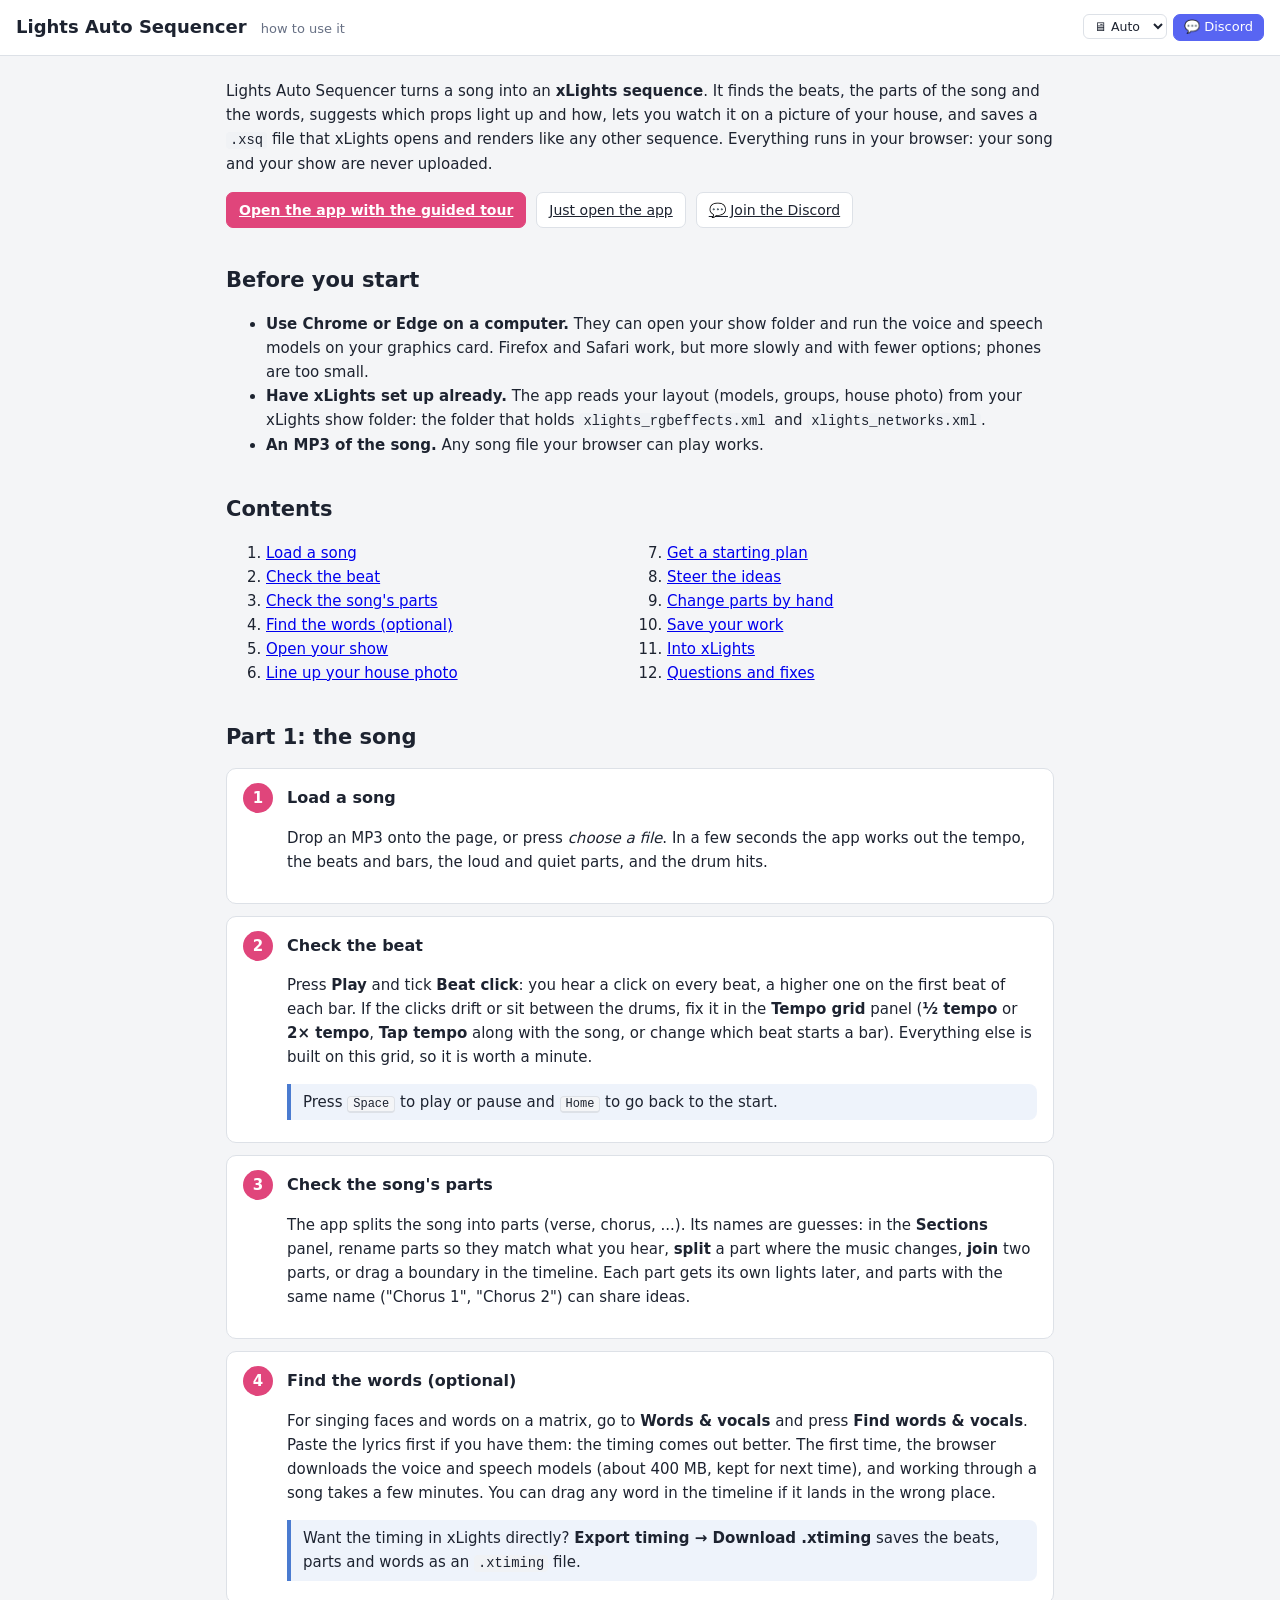
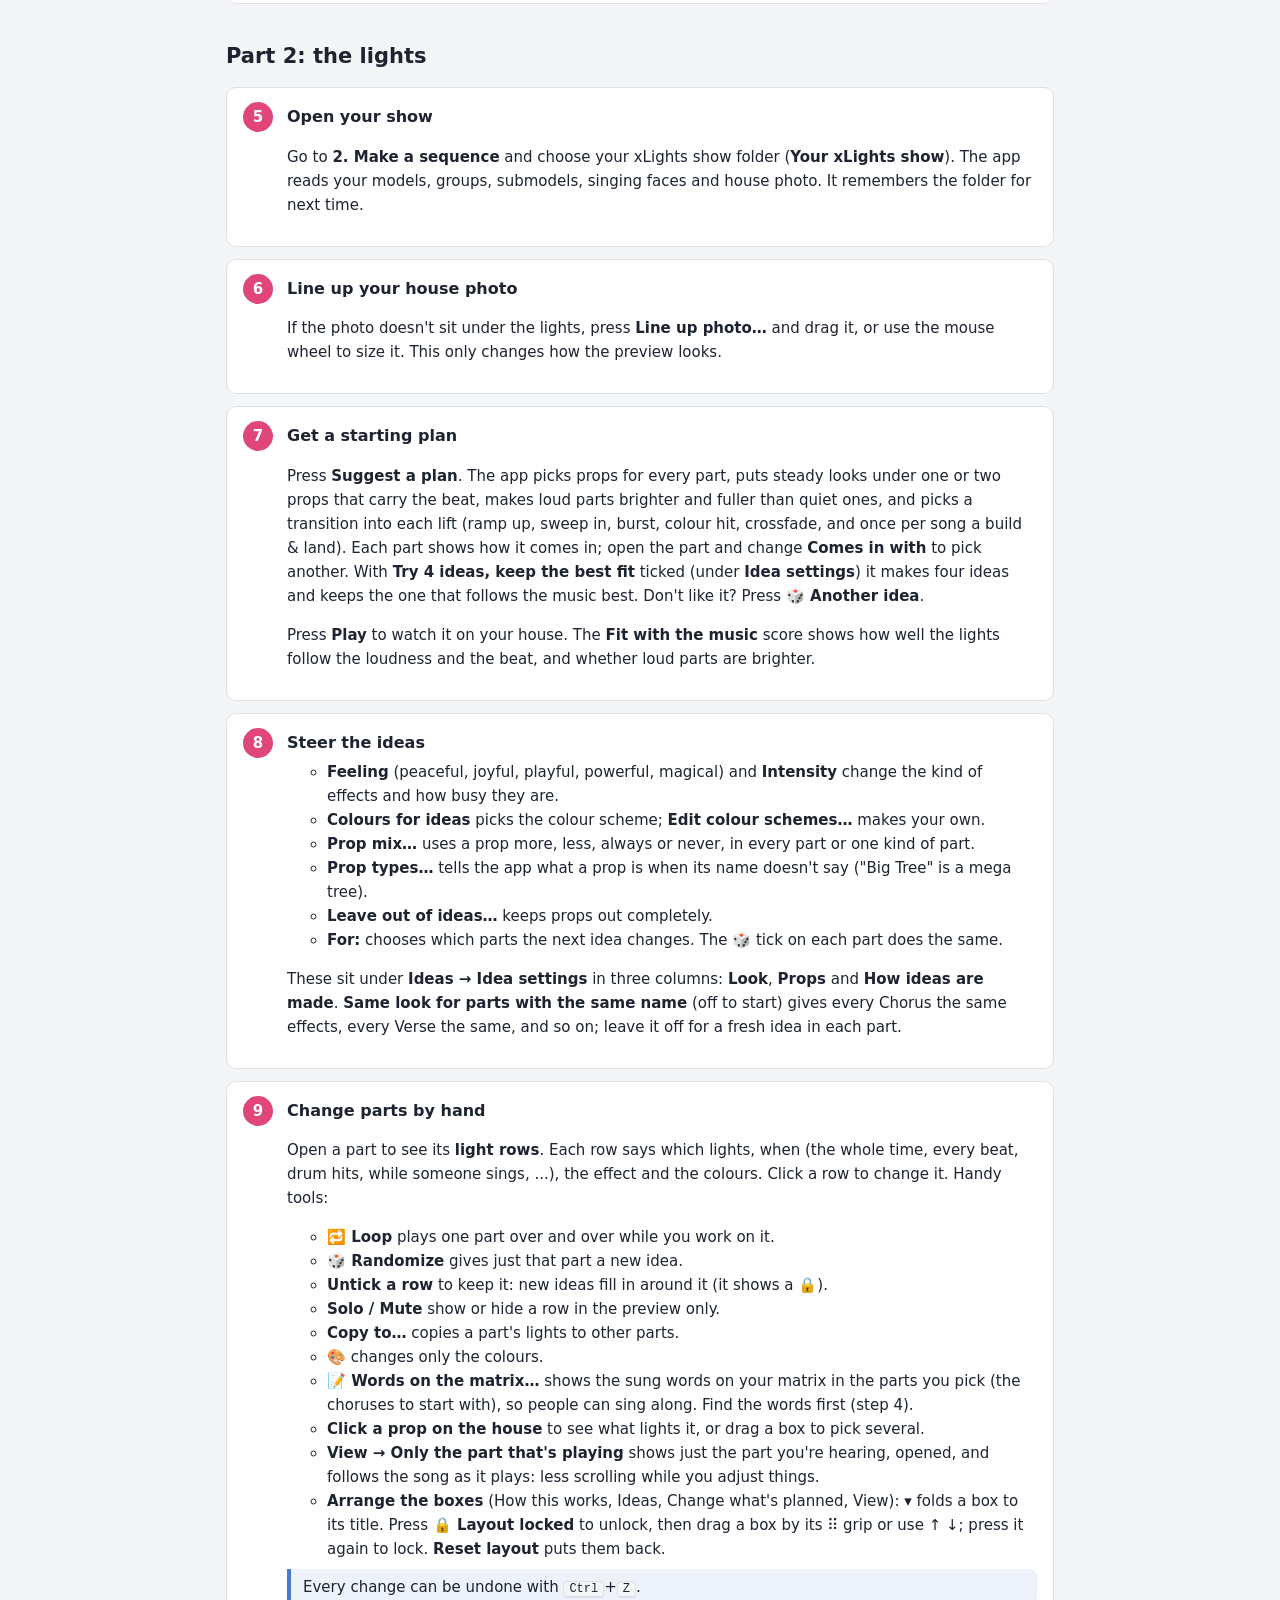
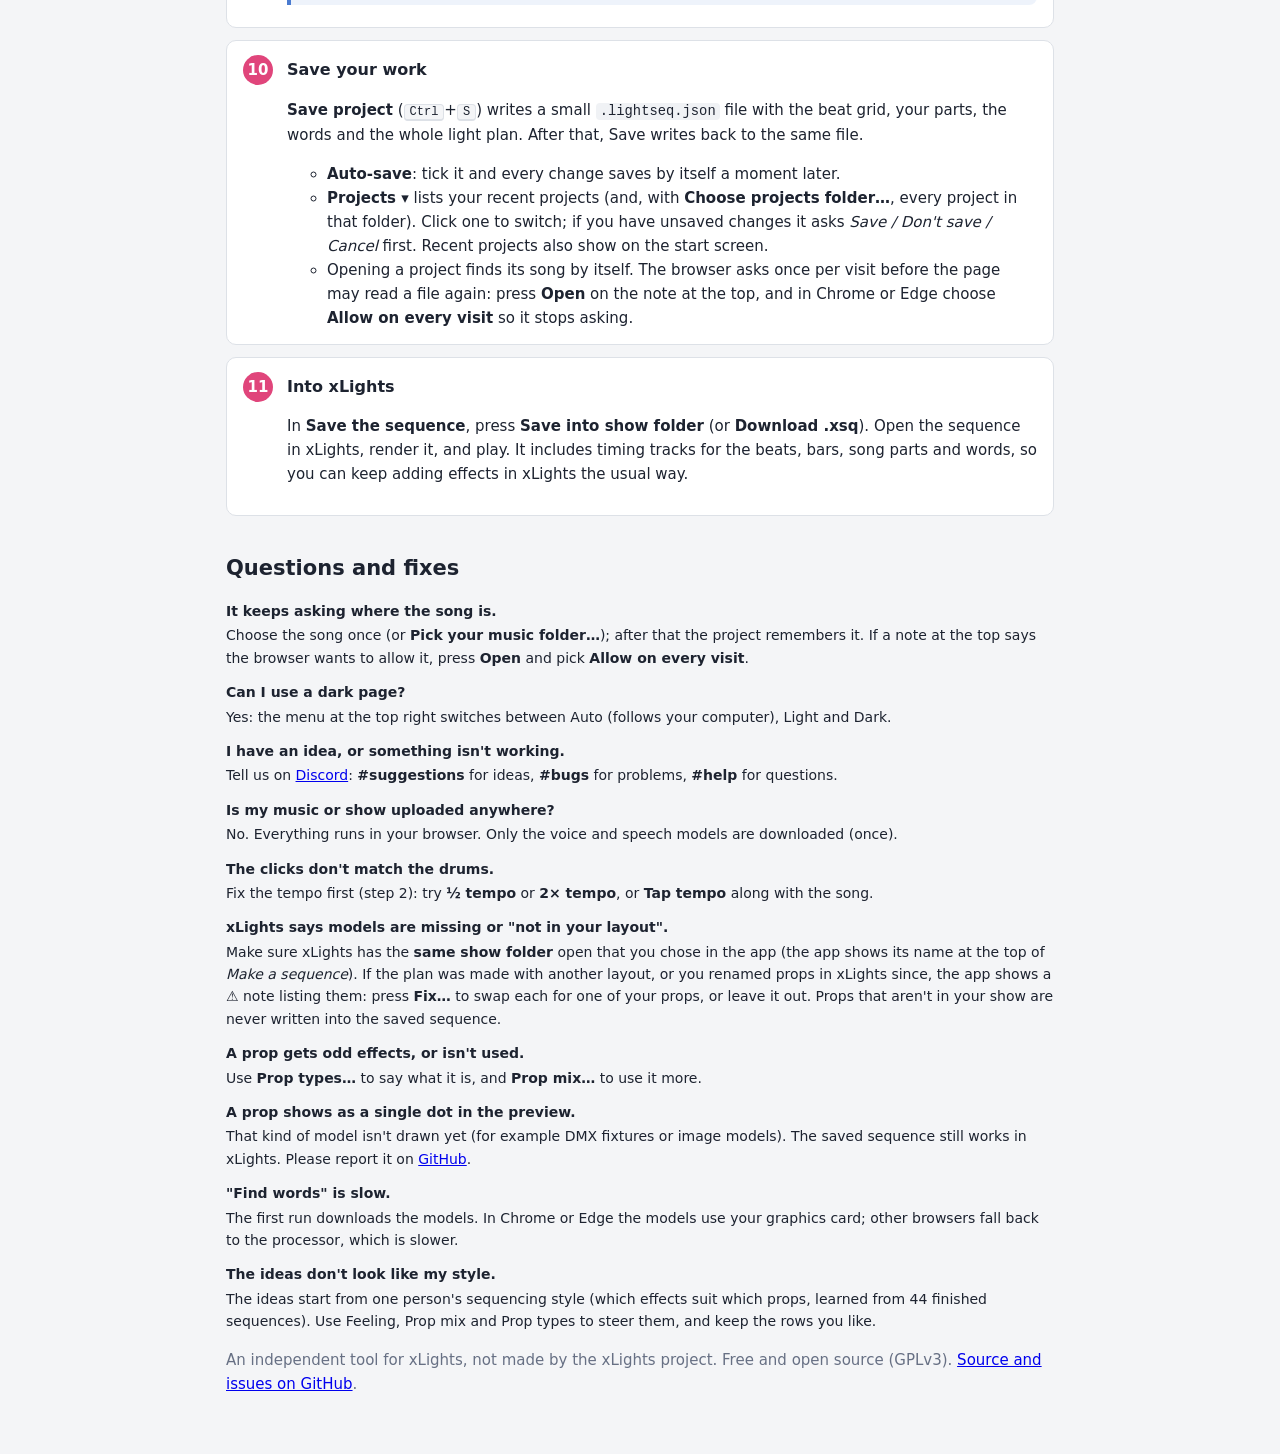
==== commit 38ce8a71: "Props not in the show: never written to the .xsq; warning with Fix dialog instead of silent removal" ====
--- a/tutorial.html
+++ b/tutorial.html
@@ -194,6 +194,11 @@
     <dd>No. Everything runs in your browser. Only the voice and speech models are downloaded (once).</dd>
     <dt>The clicks don't match the drums.</dt>
     <dd>Fix the tempo first (step 2): try <b>½ tempo</b> or <b>2× tempo</b>, or <b>Tap tempo</b> along with the song.</dd>
+    <dt>xLights says models are missing or "not in your layout".</dt>
+    <dd>Make sure xLights has the <b>same show folder</b> open that you chose in the app (the app shows its name at the top
+      of <i>Make a sequence</i>). If the plan was made with another layout, or you renamed props in xLights since, the app
+      shows a ⚠ note listing them: press <b>Fix…</b> to swap each for one of your props, or leave it out. Props that aren't
+      in your show are never written into the saved sequence.</dd>
     <dt>A prop gets odd effects, or isn't used.</dt>
     <dd>Use <b>Prop types…</b> to say what it is, and <b>Prop mix…</b> to use it more.</dd>
     <dt>A prop shows as a single dot in the preview.</dt>
--- a/css/style.css
+++ b/css/style.css
@@ -559,3 +559,7 @@
 .tr-chip { font-size: 11px; color: var(--wave); border: 1px solid color-mix(in srgb, var(--wave) 45%, transparent); border-radius: 999px; padding: 0 7px; white-space: nowrap; }
 .tr-pick { display: inline-flex; align-items: center; gap: 6px; color: var(--muted); }
 .tr-pick select { font: inherit; font-size: 12.5px; color: var(--text); background: var(--bg); border: 1px solid var(--line); border-radius: 6px; padding: 2px 6px; }
+
+/* props the plan names but the show doesn't have */
+.missing-note { display: flex; flex-wrap: wrap; align-items: center; justify-content: space-between; gap: 8px 12px; margin: 0 0 10px; padding: 8px 12px; border: 1px solid color-mix(in srgb, var(--ok) 60%, transparent); border-radius: 8px; background: color-mix(in srgb, var(--ok) 10%, transparent); font-size: 13px; }
+#missingTable select { max-width: 320px; }
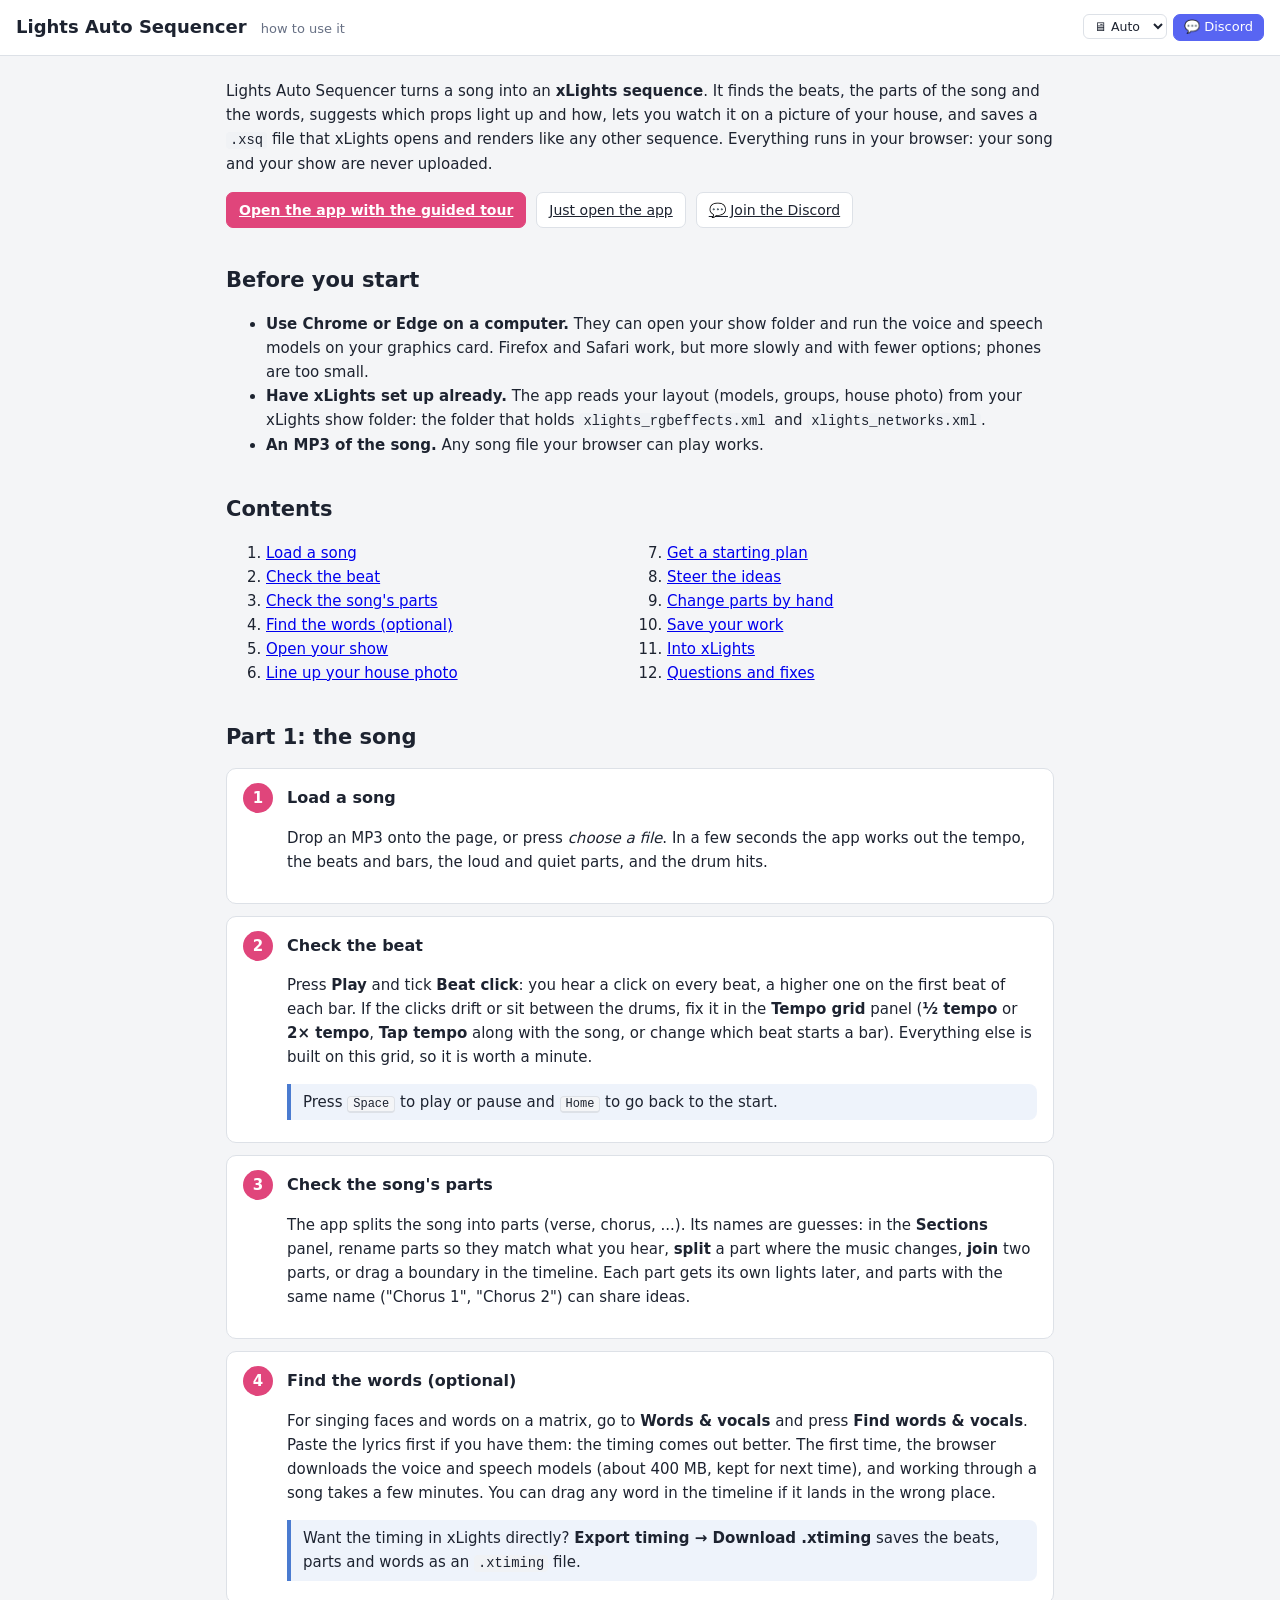
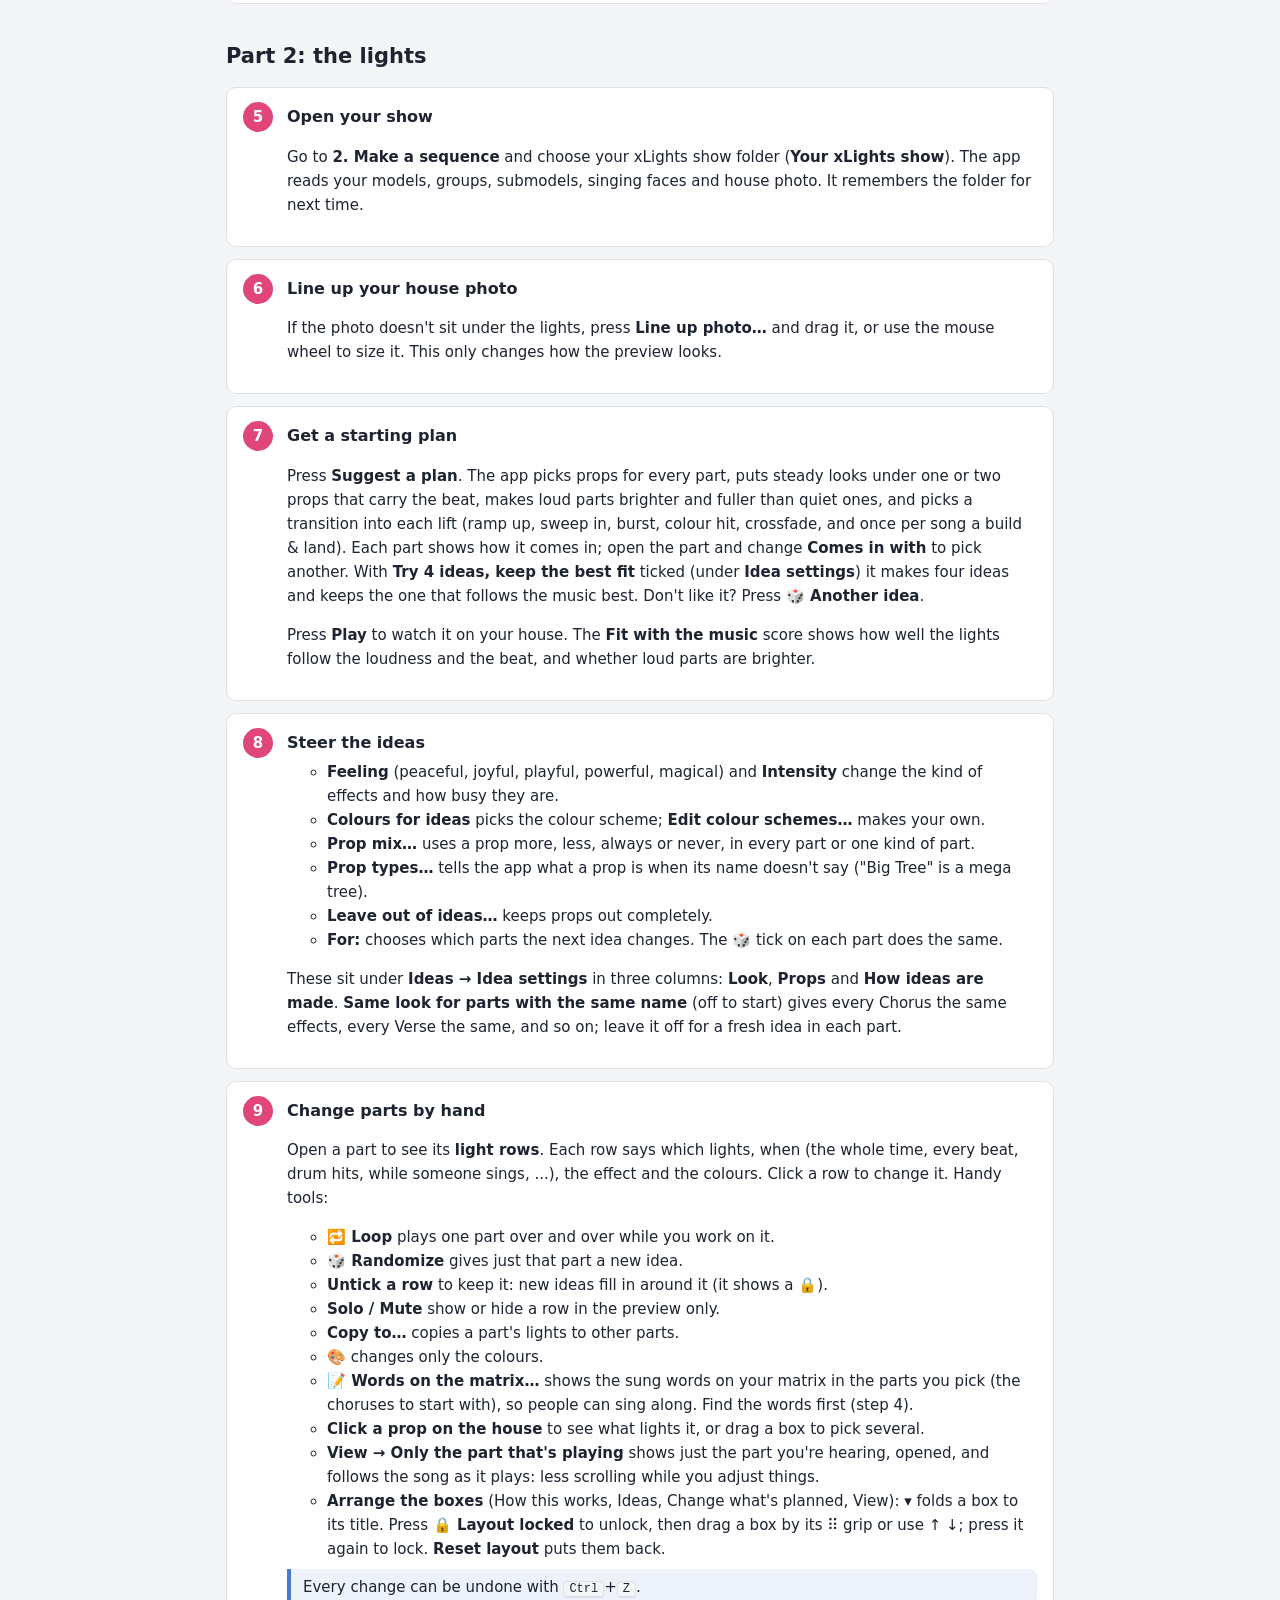
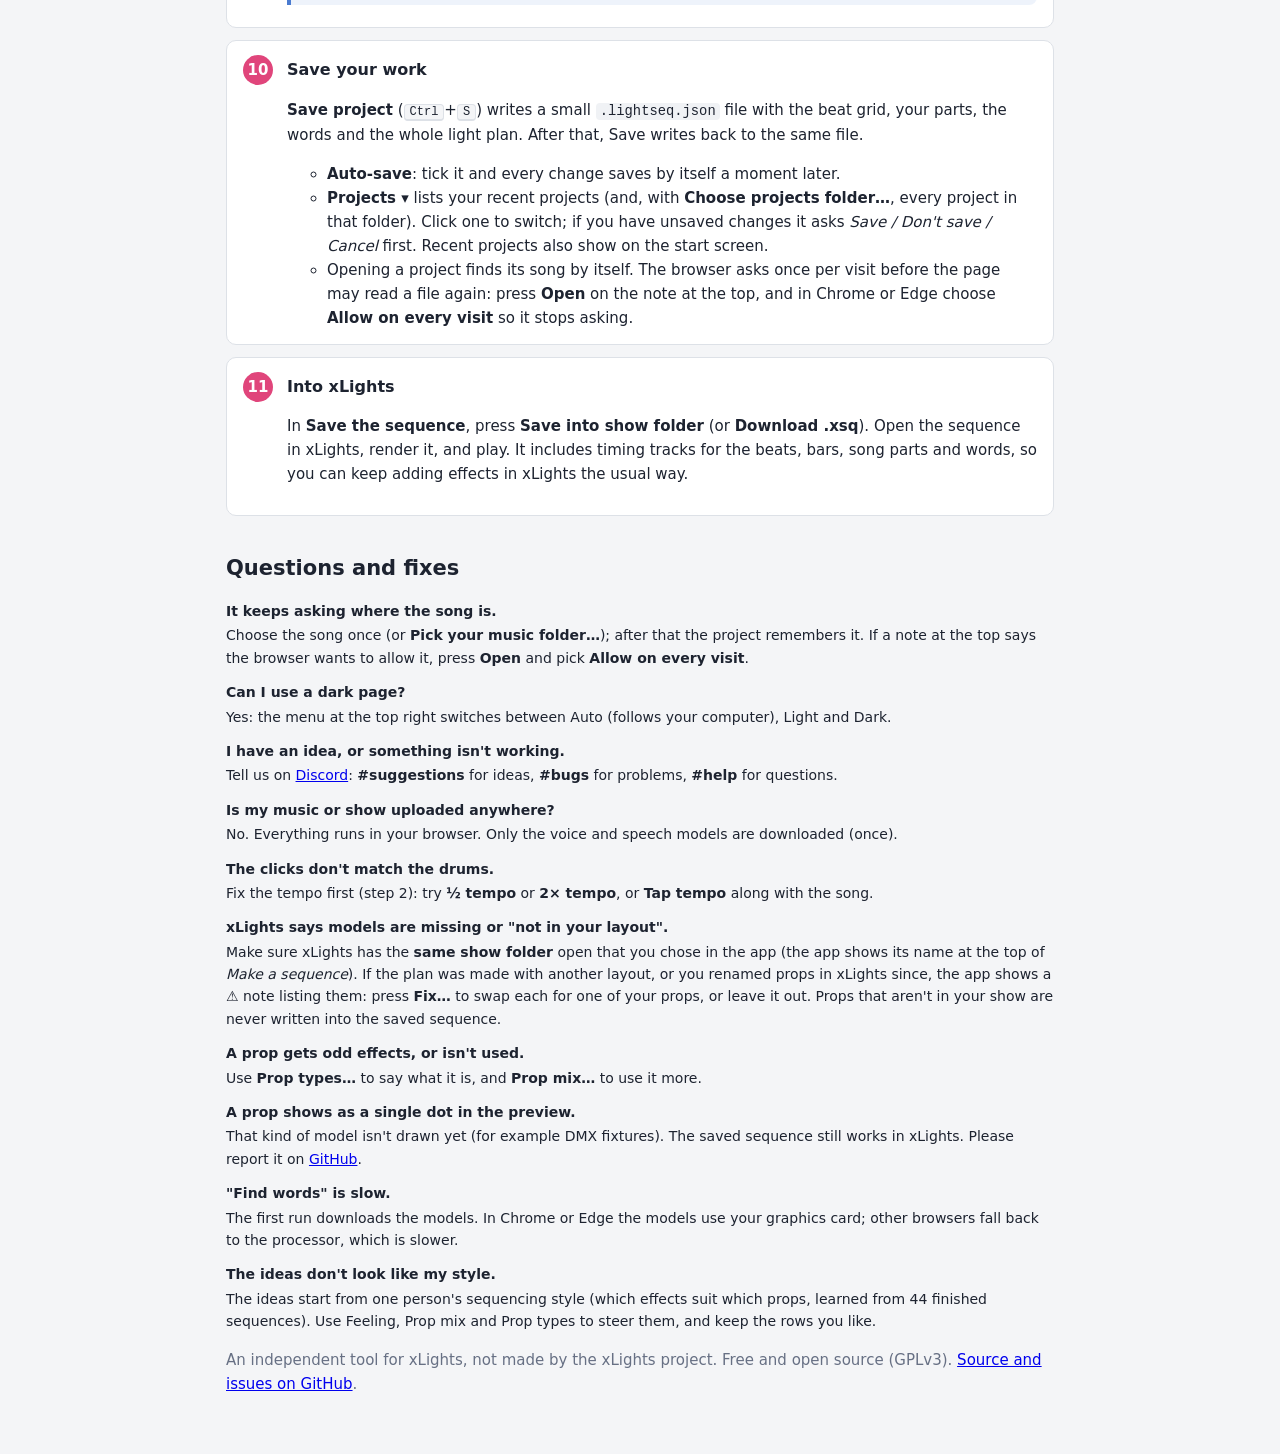
==== commit 2b4c8b15: "Image props drawn in the preview; sequence comment uses the new name" ====
--- a/tutorial.html
+++ b/tutorial.html
@@ -202,7 +202,7 @@
     <dt>A prop gets odd effects, or isn't used.</dt>
     <dd>Use <b>Prop types…</b> to say what it is, and <b>Prop mix…</b> to use it more.</dd>
     <dt>A prop shows as a single dot in the preview.</dt>
-    <dd>That kind of model isn't drawn yet (for example DMX fixtures or image models). The saved sequence still
+    <dd>That kind of model isn't drawn yet (for example DMX fixtures). The saved sequence still
       works in xLights. Please report it on <a href="https://github.com/socman1984-hub/LightsAutoSequencer/issues">GitHub</a>.</dd>
     <dt>"Find words" is slow.</dt>
     <dd>The first run downloads the models. In Chrome or Edge the models use your graphics card; other browsers fall
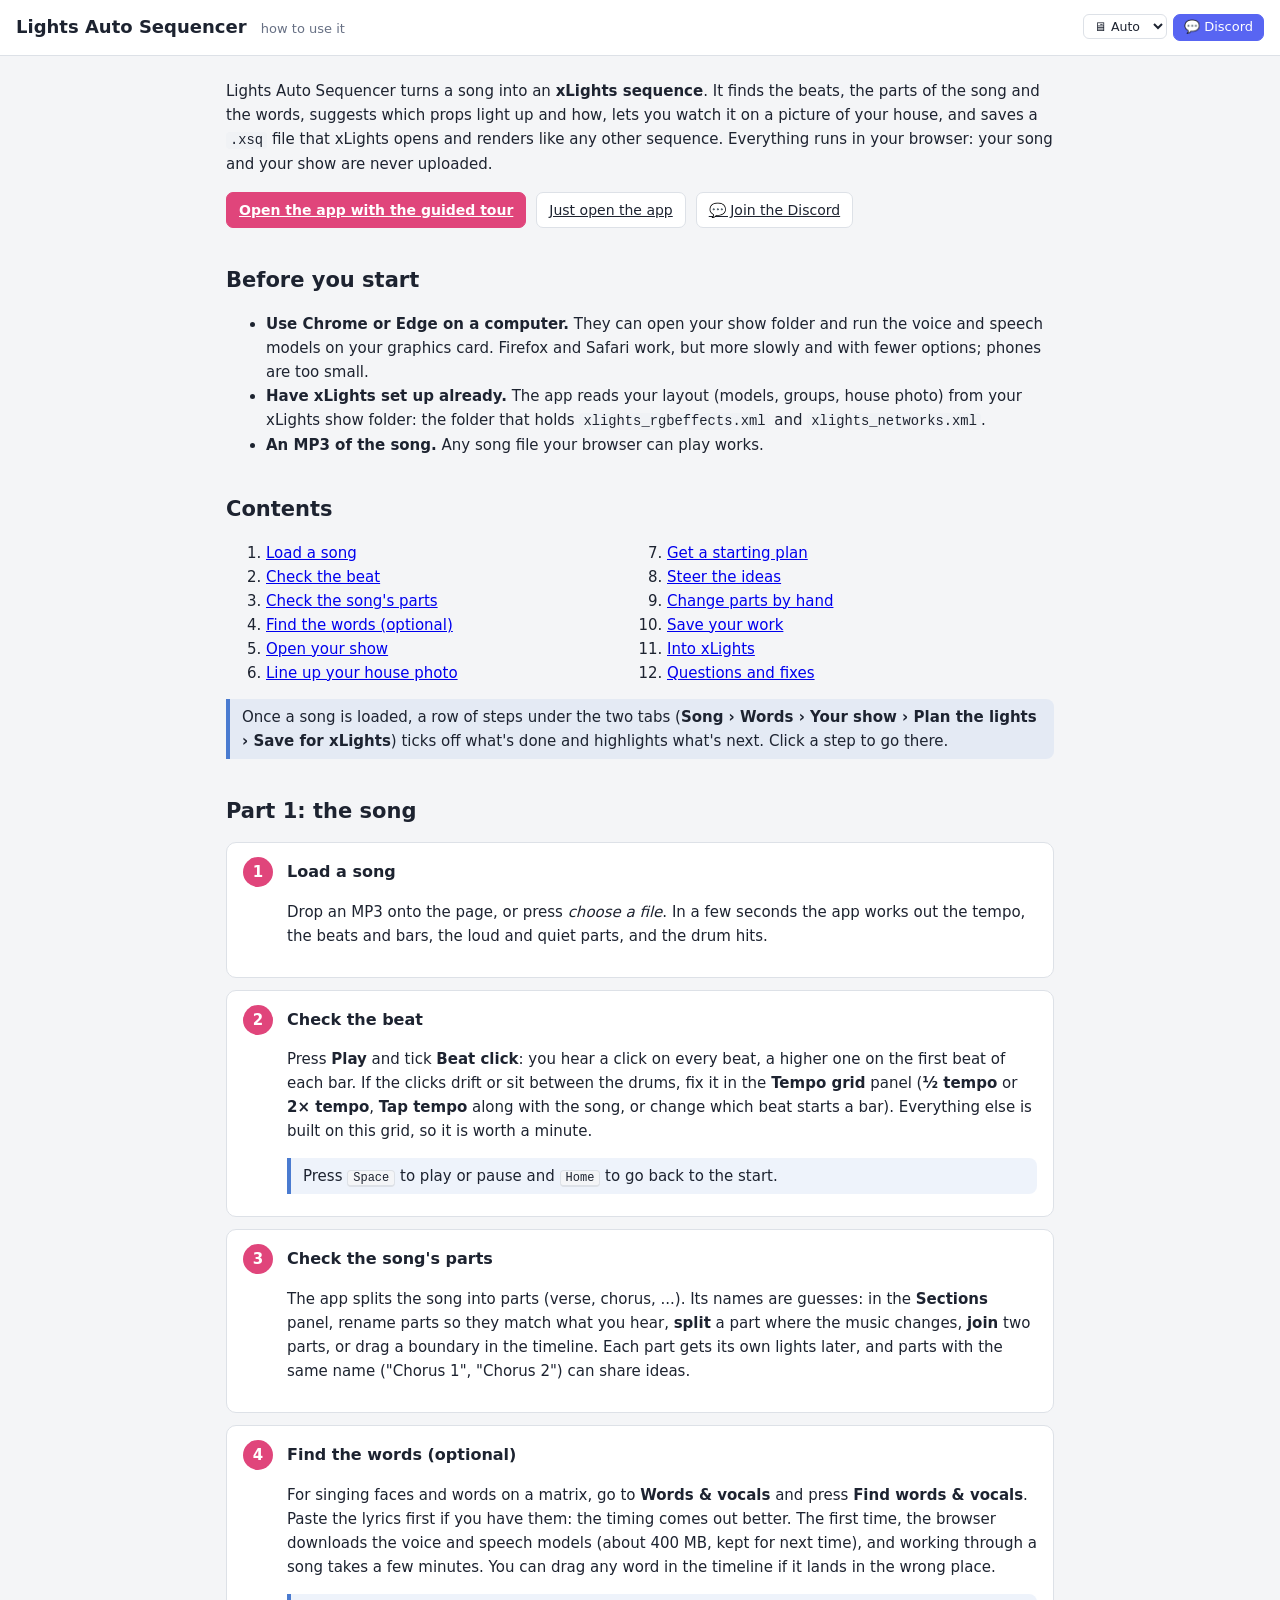
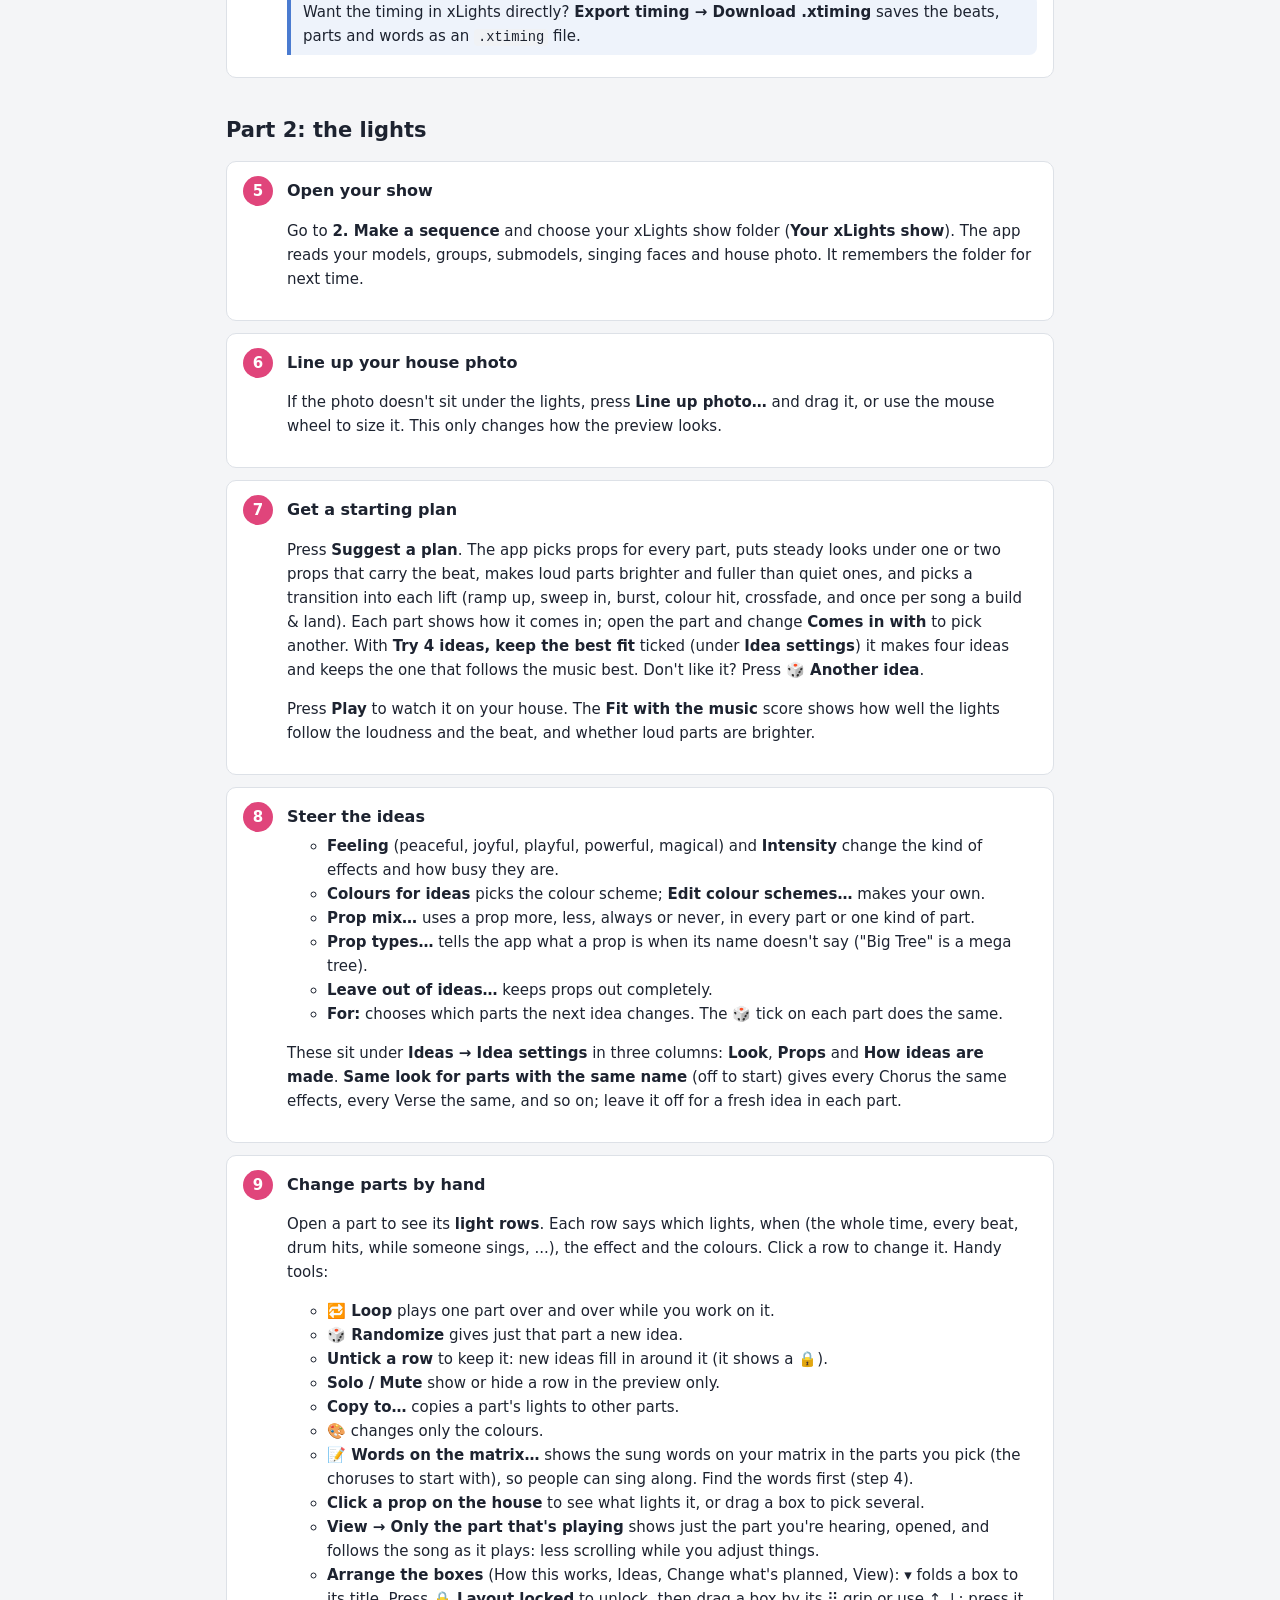
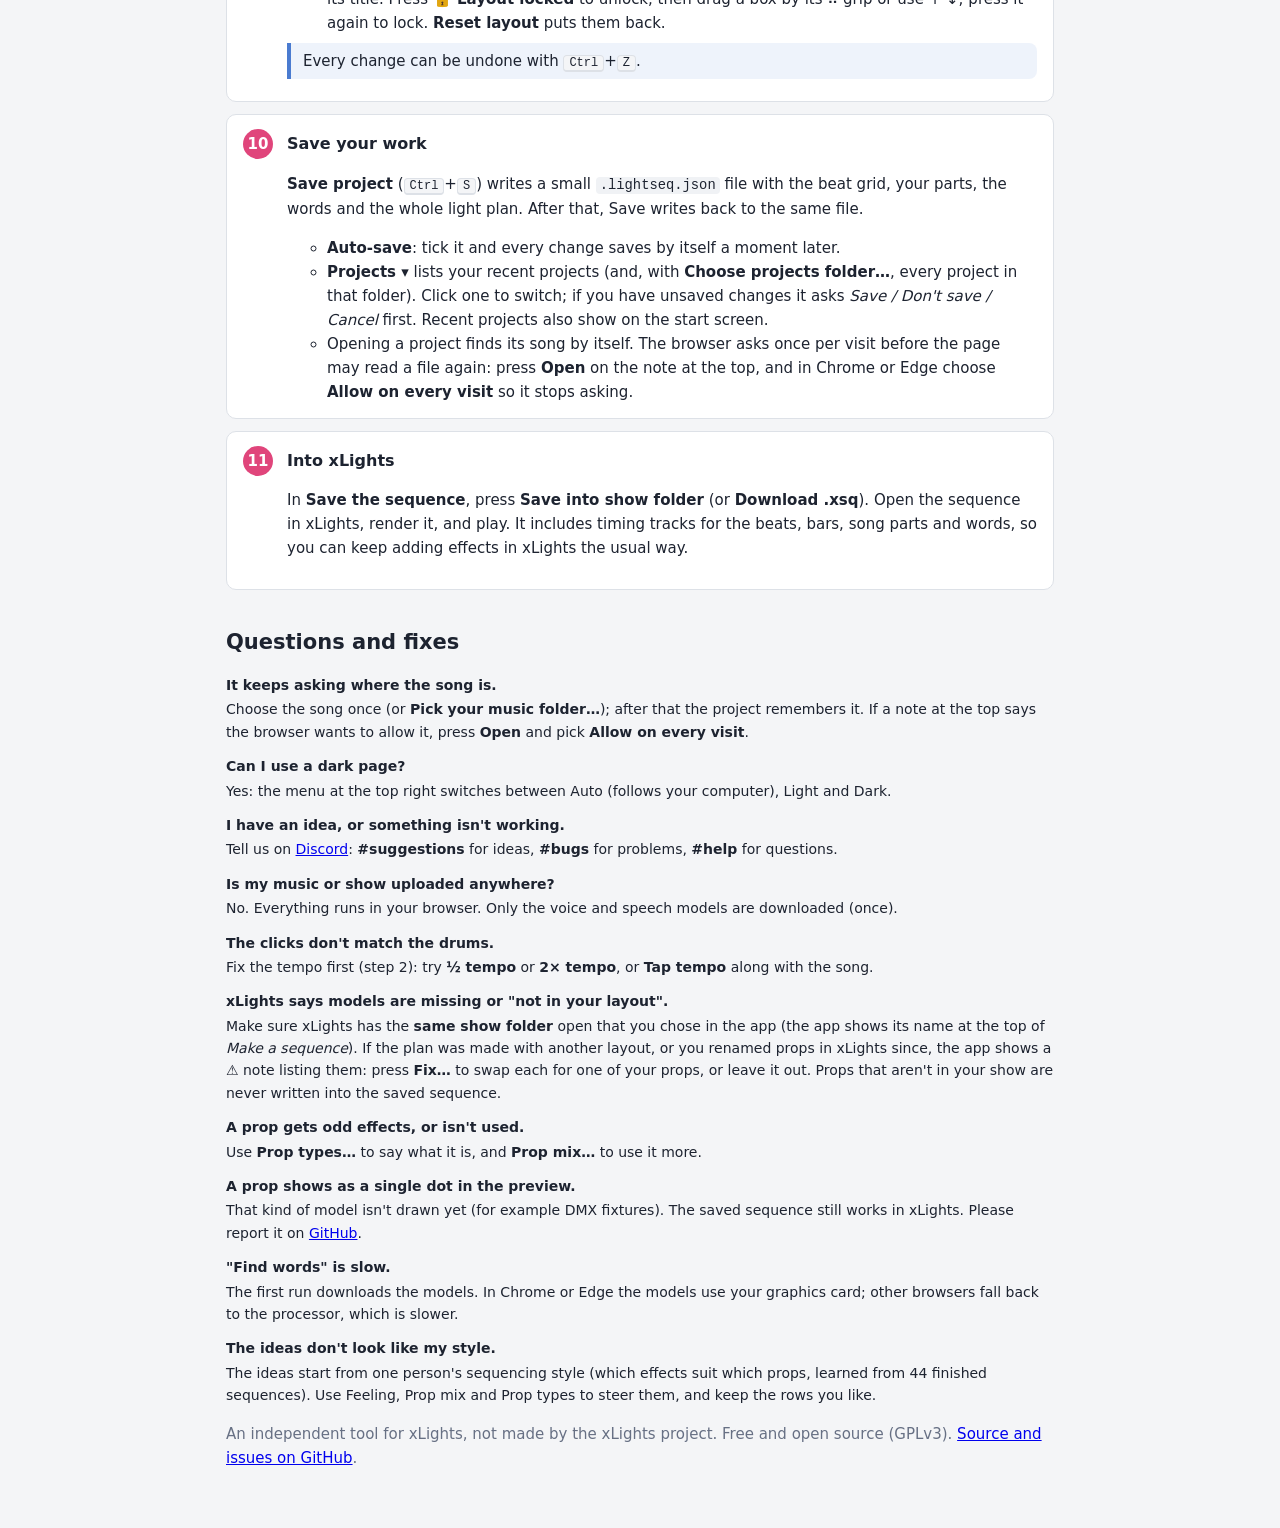
==== commit f0d557aa: "Step tracker; layered looks on matrices and big singing props; round props share moves; flake names" ====
--- a/tutorial.html
+++ b/tutorial.html
@@ -69,6 +69,9 @@
     <li><a href="#faq">Questions and fixes</a></li>
   </ol>
 
+  <p class="tip">Once a song is loaded, a row of steps under the two tabs (<b>Song › Words › Your show › Plan the lights ›
+  Save for xLights</b>) ticks off what's done and highlights what's next. Click a step to go there.</p>
+
   <h2>Part 1: the song</h2>
   <ol class="steps">
     <li id="song">
--- a/css/style.css
+++ b/css/style.css
@@ -563,3 +563,16 @@
 /* props the plan names but the show doesn't have */
 .missing-note { display: flex; flex-wrap: wrap; align-items: center; justify-content: space-between; gap: 8px 12px; margin: 0 0 10px; padding: 8px 12px; border: 1px solid color-mix(in srgb, var(--ok) 60%, transparent); border-radius: 8px; background: color-mix(in srgb, var(--ok) 10%, transparent); font-size: 13px; }
 #missingTable select { max-width: 320px; }
+
+/* the steps from song to xLights */
+.steps-bar { list-style: none; display: flex; flex-wrap: wrap; gap: 4px; margin: 8px 0 0; padding: 0; counter-reset: none; }
+.steps-bar li { display: flex; align-items: center; }
+.steps-bar li + li::before { content: '›'; color: var(--muted); margin: 0 4px 0 2px; }
+.steps-bar button { display: inline-flex; align-items: center; gap: 6px; font: inherit; font-size: 12.5px; color: var(--muted); background: none; border: 1px solid transparent; border-radius: 999px; padding: 3px 10px 3px 4px; cursor: pointer; }
+.steps-bar button:hover { border-color: var(--line); color: var(--text); }
+.steps-bar .n { display: inline-grid; place-items: center; width: 20px; height: 20px; border-radius: 50%; font-size: 11px; font-weight: 700; background: var(--lane); color: var(--muted); }
+.steps-bar em { font-style: normal; font-size: 10.5px; opacity: .8; }
+.steps-bar li.done .n { background: var(--good); color: #fff; }
+.steps-bar li.done button { color: var(--text); }
+.steps-bar li.next button { border-color: var(--accent); color: var(--text); background: color-mix(in srgb, var(--accent) 10%, transparent); font-weight: 600; }
+.steps-bar li.next .n { background: var(--accent); color: #fff; }
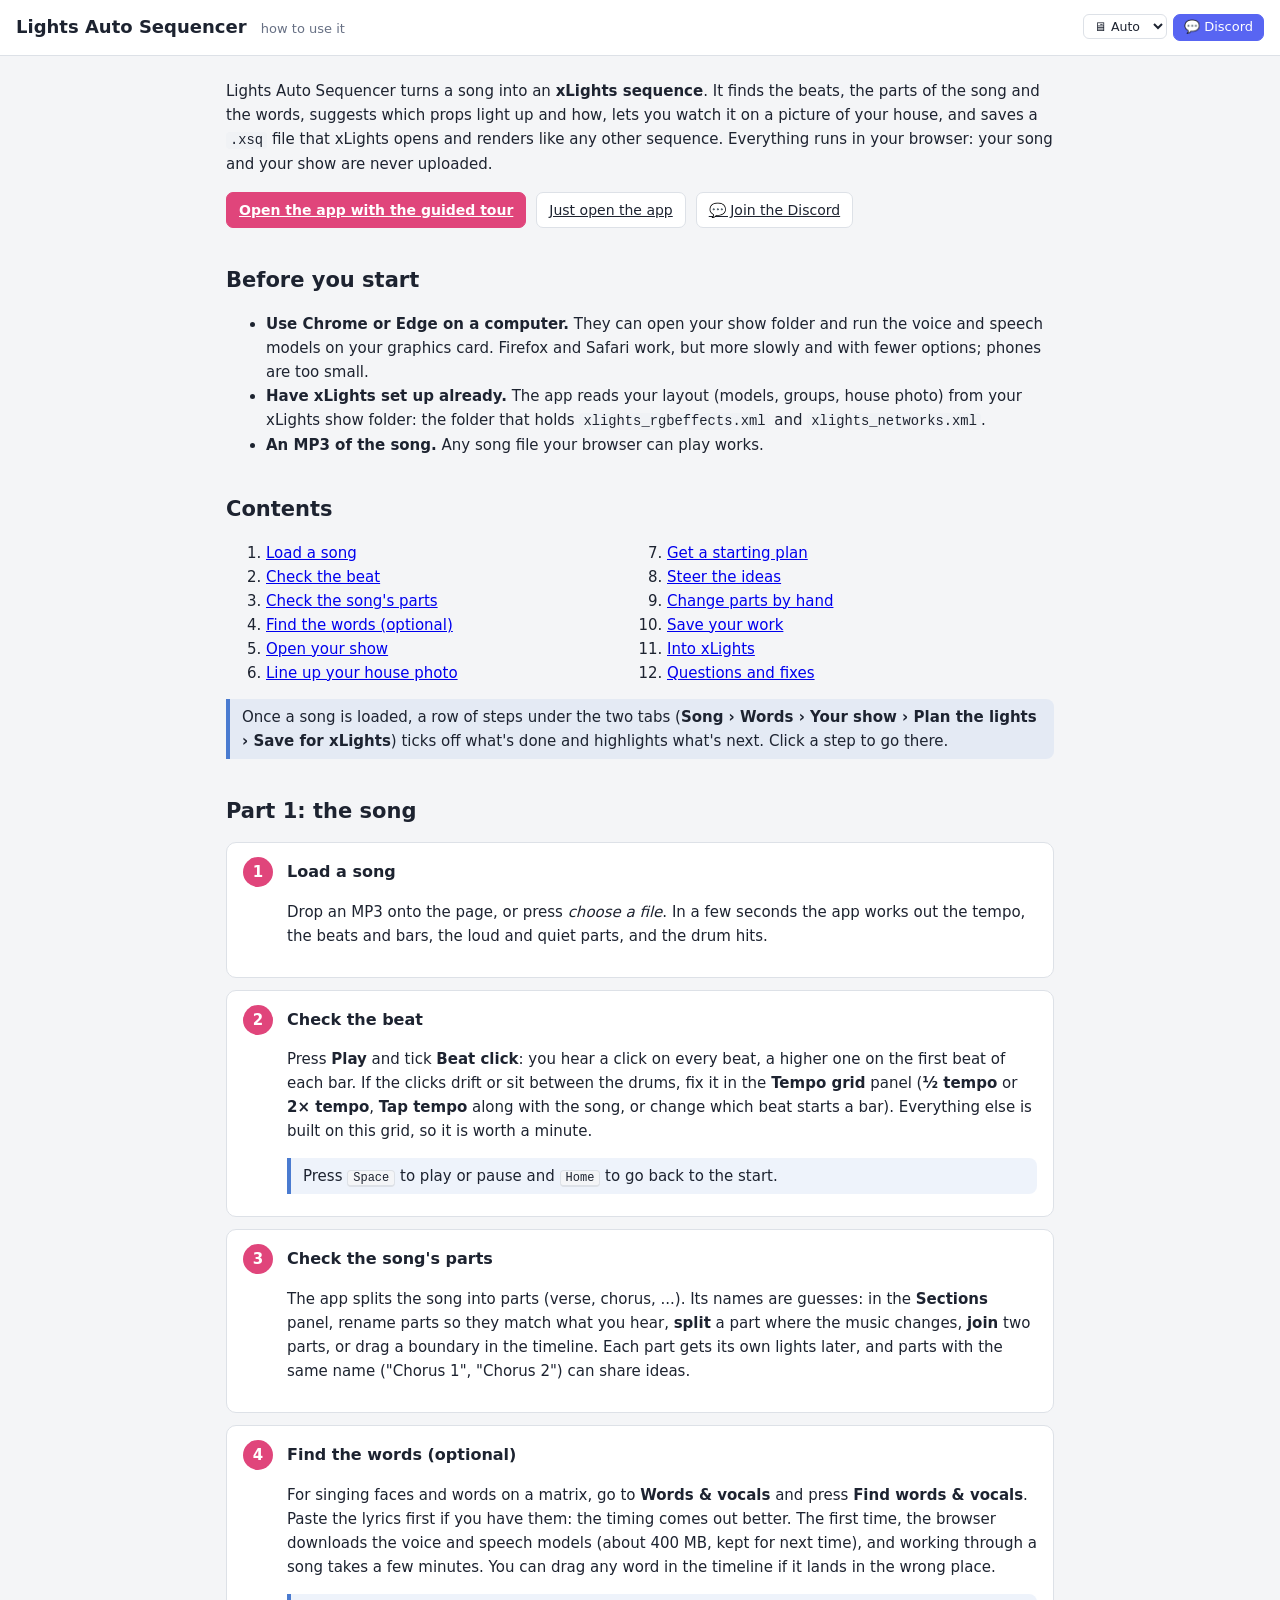
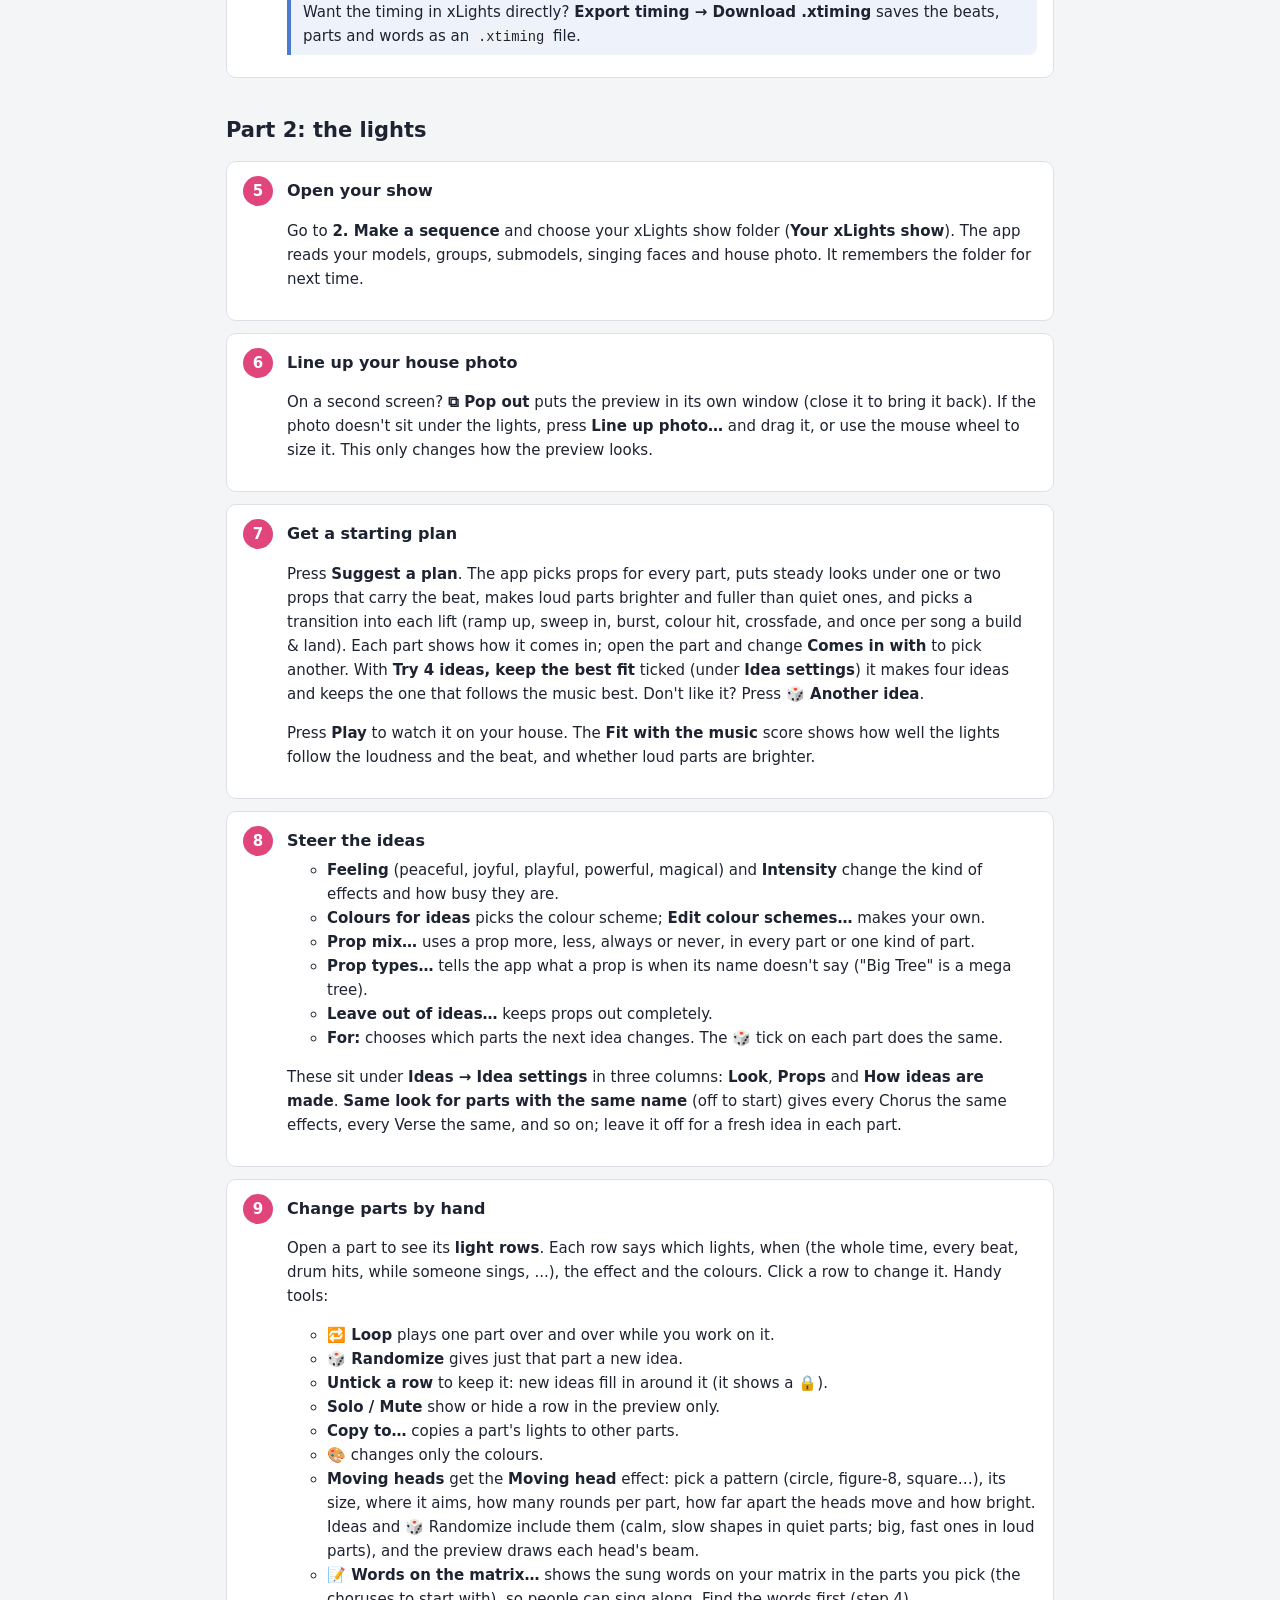
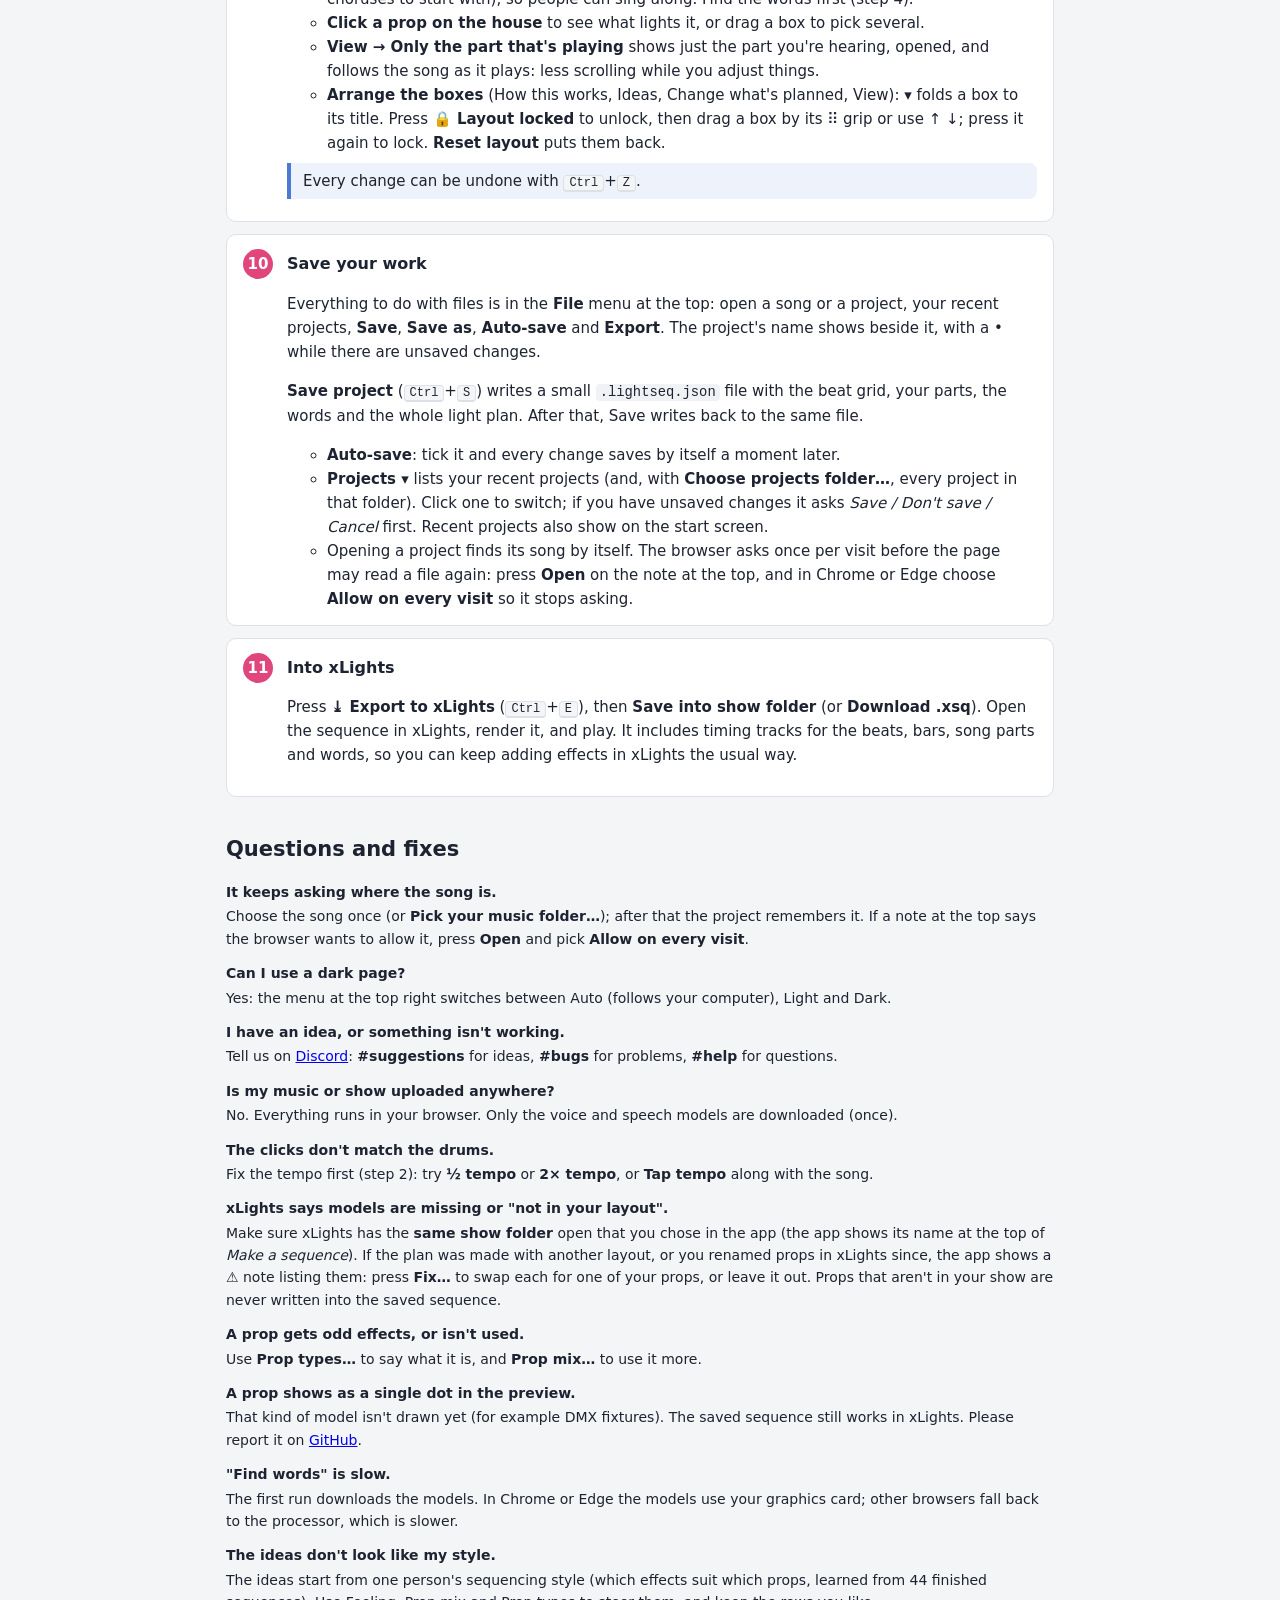
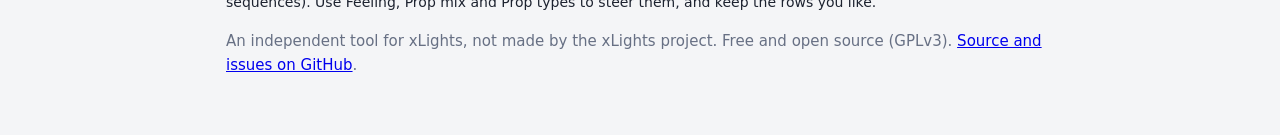
==== commit 7b72bd71: "Moving heads: effect, preview beams, ideas and randomizer, verified in xLights; docs" ====
--- a/tutorial.html
+++ b/tutorial.html
@@ -113,7 +113,8 @@
     </li>
     <li id="photo">
       <h3>Line up your house photo</h3>
-      <p>If the photo doesn't sit under the lights, press <b>Line up photo…</b> and drag it, or use the mouse wheel to
+      <p>On a second screen? <b>⧉ Pop out</b> puts the preview in its own window (close it to bring it back).
+      If the photo doesn't sit under the lights, press <b>Line up photo…</b> and drag it, or use the mouse wheel to
       size it. This only changes how the preview looks.</p>
     </li>
     <li id="suggest">
@@ -151,6 +152,9 @@
         <li><b>Solo / Mute</b> show or hide a row in the preview only.</li>
         <li><b>Copy to…</b> copies a part's lights to other parts.</li>
         <li><b>🎨</b> changes only the colours.</li>
+        <li><b>Moving heads</b> get the <b>Moving head</b> effect: pick a pattern (circle, figure-8, square…), its size, where
+          it aims, how many rounds per part, how far apart the heads move and how bright. Ideas and 🎲 Randomize include them
+          (calm, slow shapes in quiet parts; big, fast ones in loud parts), and the preview draws each head's beam.</li>
         <li><b>📝 Words on the matrix…</b> shows the sung words on your matrix in the parts you pick (the choruses to
           start with), so people can sing along. Find the words first (step 4).</li>
         <li><b>Click a prop on the house</b> to see what lights it, or drag a box to pick several.</li>
@@ -164,6 +168,9 @@
     </li>
     <li id="save">
       <h3>Save your work</h3>
+      <p>Everything to do with files is in the <b>File</b> menu at the top: open a song or a project, your recent
+      projects, <b>Save</b>, <b>Save as</b>, <b>Auto-save</b> and <b>Export</b>. The project's name shows beside it, with a •
+      while there are unsaved changes.</p>
       <p><b>Save project</b> (<kbd>Ctrl</kbd>+<kbd>S</kbd>) writes a small <code>.lightseq.json</code> file with the beat grid, your parts,
       the words and the whole light plan. After that, Save writes back to the same file.</p>
       <ul>
@@ -178,7 +185,7 @@
     </li>
     <li id="xlights">
       <h3>Into xLights</h3>
-      <p>In <b>Save the sequence</b>, press <b>Save into show folder</b> (or <b>Download .xsq</b>). Open the sequence
+      <p>Press <b>⤓ Export to xLights</b> (<kbd>Ctrl</kbd>+<kbd>E</kbd>), then <b>Save into show folder</b> (or <b>Download .xsq</b>). Open the sequence
       in xLights, render it, and play. It includes timing tracks for the beats, bars, song parts and words, so you can
       keep adding effects in xLights the usual way.</p>
     </li>
--- a/css/style.css
+++ b/css/style.css
@@ -576,3 +576,25 @@
 .steps-bar li.done button { color: var(--text); }
 .steps-bar li.next button { border-color: var(--accent); color: var(--text); background: color-mix(in srgb, var(--accent) 10%, transparent); font-weight: 600; }
 .steps-bar li.next .n { background: var(--accent); color: #fff; }
+
+/* File menu and project title */
+.file-menu { width: min(340px, calc(100vw - 32px)); padding: 6px; }
+.fm-item { display: flex; align-items: center; justify-content: space-between; gap: 10px; width: 100%; background: none; border: 0; border-radius: 7px; color: var(--text); font: inherit; font-size: 13.5px; padding: 7px 10px; cursor: pointer; text-align: left; }
+.fm-item:hover, .fm-item:focus-visible { background: var(--lane); outline: none; }
+.fm-item kbd { font: 11px ui-monospace, monospace; color: var(--muted); }
+.fm-check { cursor: pointer; }
+.file-menu hr { border: 0; border-top: 1px solid var(--line); margin: 6px 4px; }
+.file-menu #projMenuList .pm-foot { border-top: 0; margin-top: 0; padding-top: 2px; }
+.proj-title { font-weight: 600; font-size: 13px; max-width: 280px; overflow: hidden; text-overflow: ellipsis; white-space: nowrap; }
+.proj-title.dirty { color: var(--accent); }
+.export-dlg { max-width: 560px; }
+
+/* the preview in its own window */
+.popout-body { margin: 0; padding: 10px; background: var(--bg); }
+.popout-body #previewPanel { margin: 0; }
+.popped-note { display: flex; align-items: center; justify-content: space-between; gap: 10px; color: var(--muted); font-size: 13px; }
+
+.file-menu #pmOther { display: none; }
+
+.popout-body #previewPanel .viewer-wrap { max-width: none; display: flex; justify-content: center; background: none; }
+.popout-body #previewPanel .pv-tip, .popout-body #previewPanel .panel-head h2 { display: revert; }
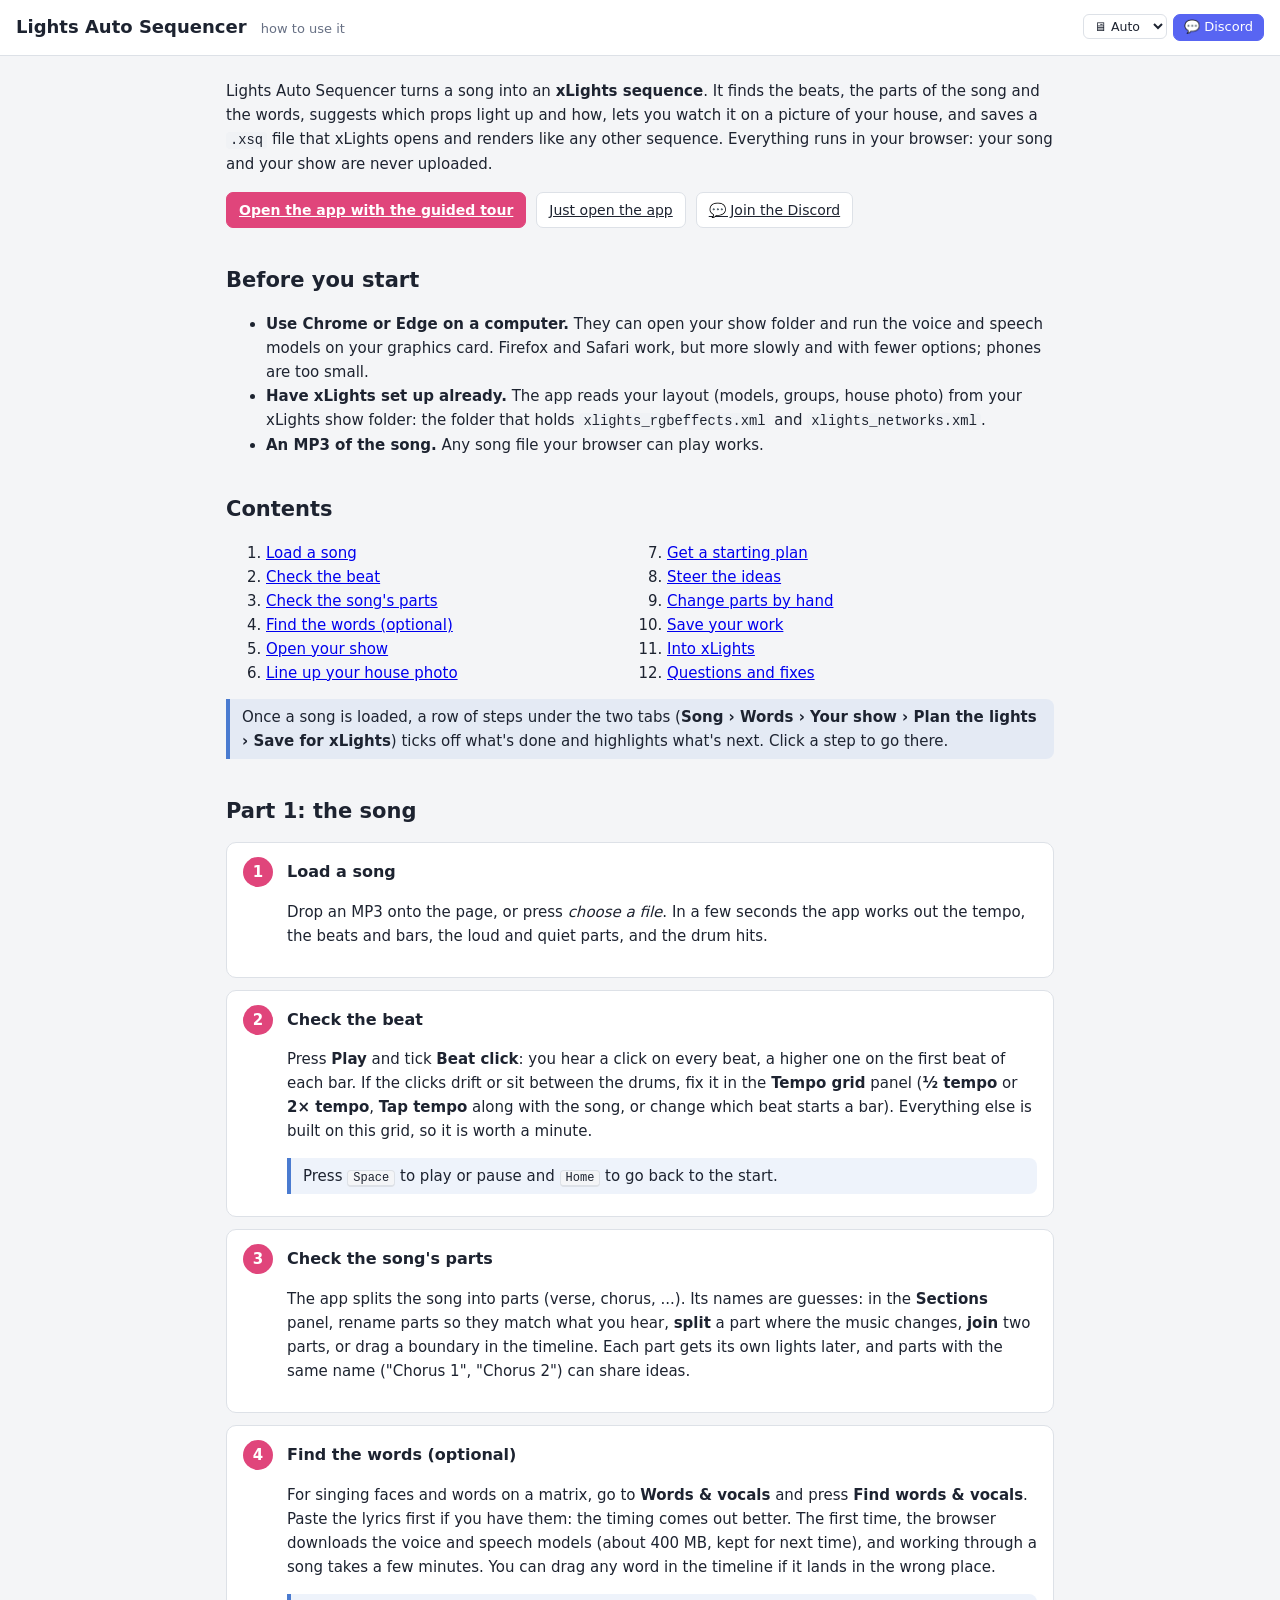
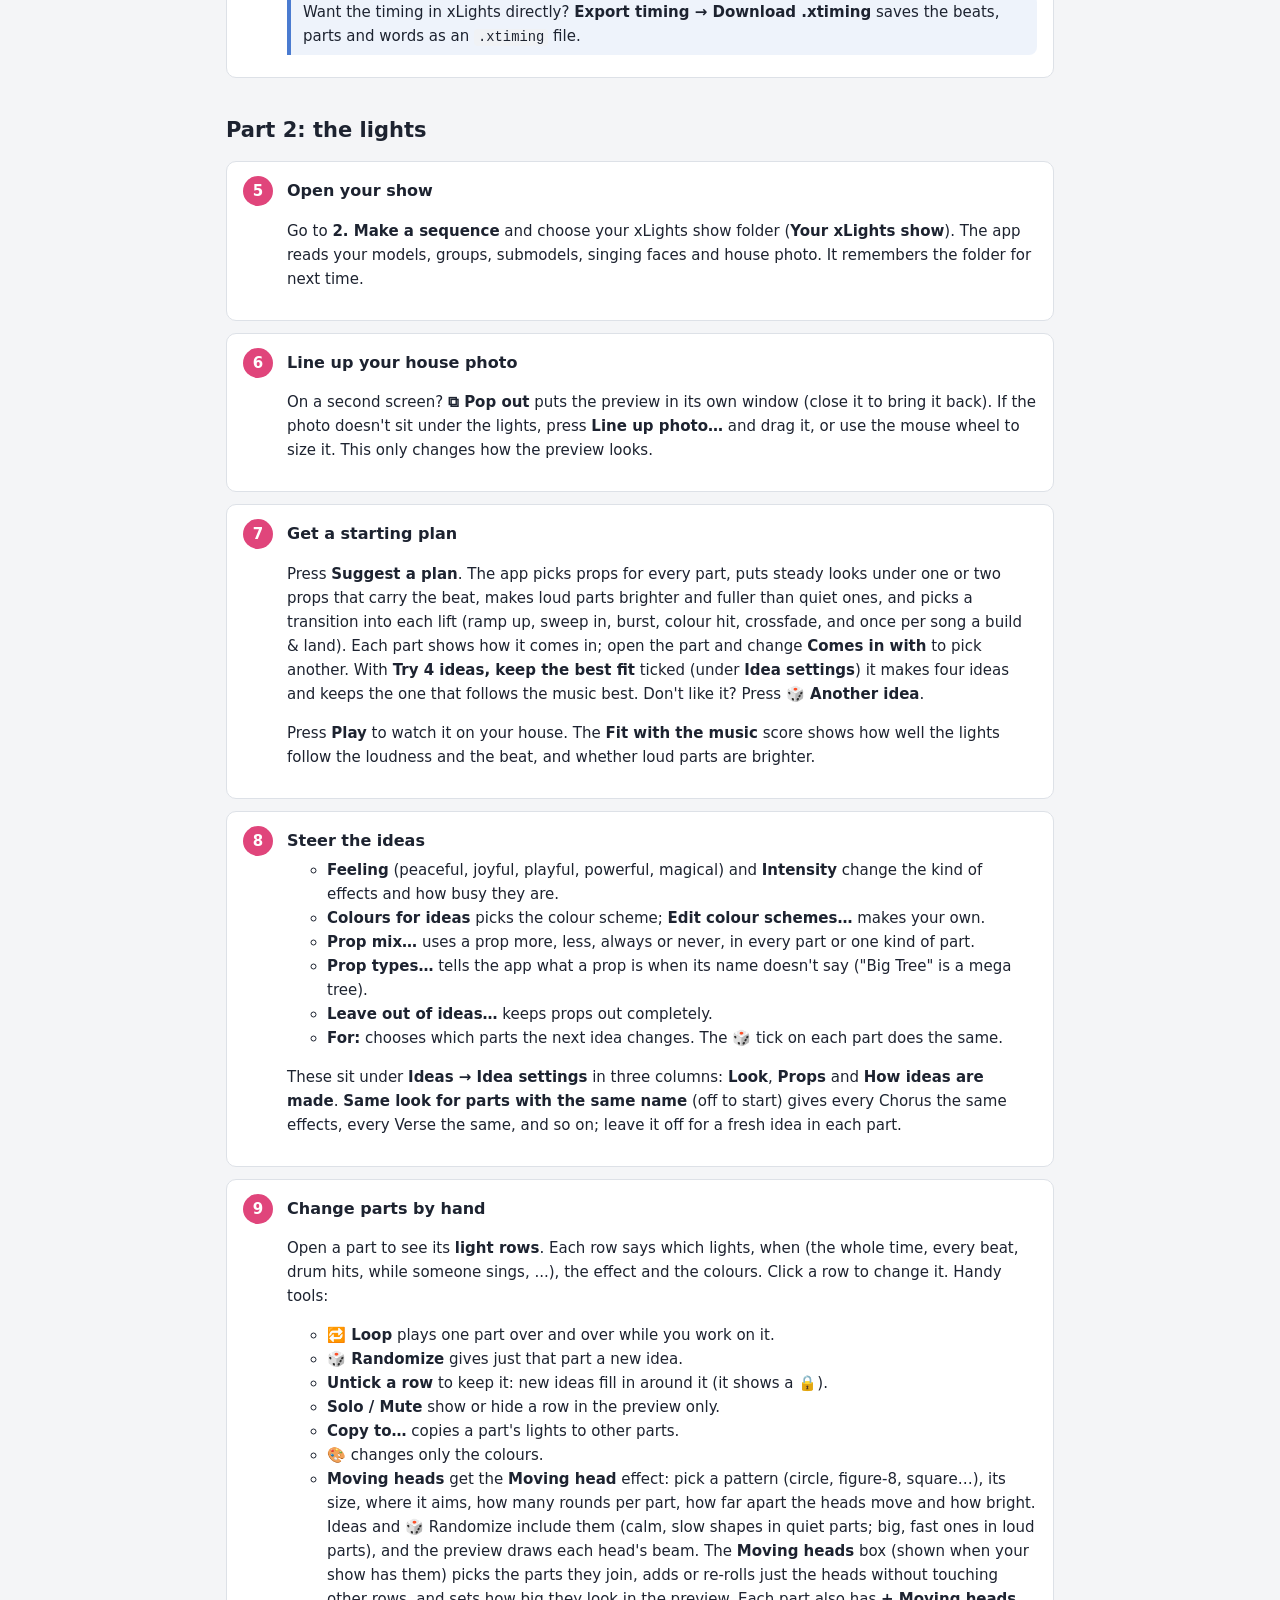
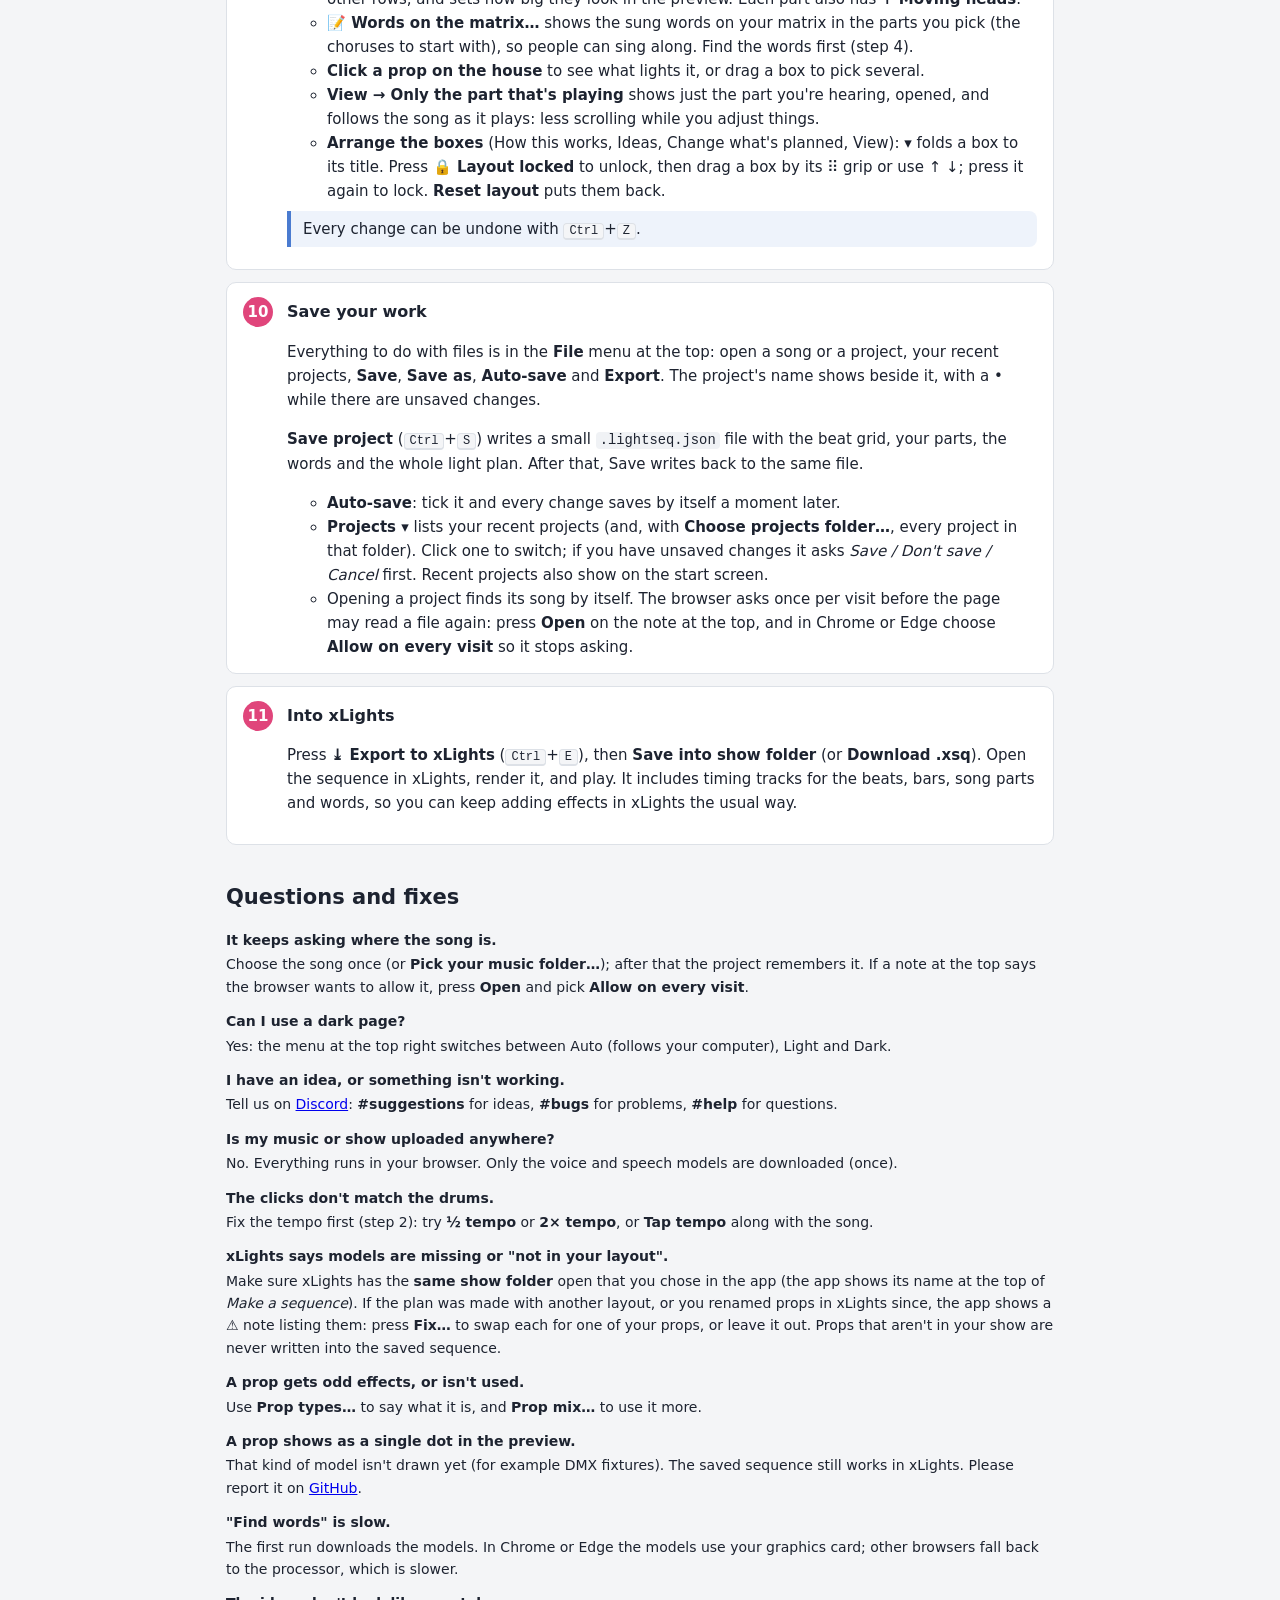
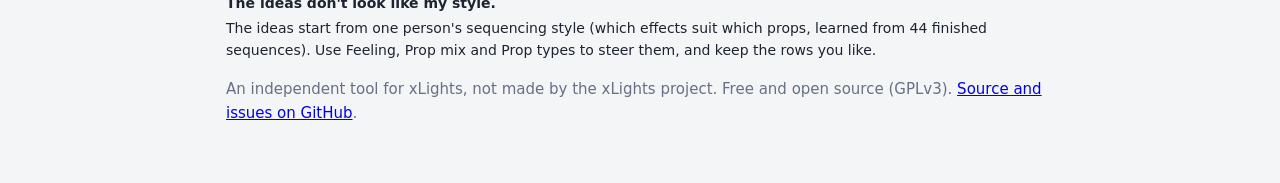
==== commit e61791e9: "Moving heads box: parts they join, head-only add/re-roll, preview size and beam length; + Moving hea" ====
--- a/tutorial.html
+++ b/tutorial.html
@@ -154,7 +154,10 @@
         <li><b>🎨</b> changes only the colours.</li>
         <li><b>Moving heads</b> get the <b>Moving head</b> effect: pick a pattern (circle, figure-8, square…), its size, where
           it aims, how many rounds per part, how far apart the heads move and how bright. Ideas and 🎲 Randomize include them
-          (calm, slow shapes in quiet parts; big, fast ones in loud parts), and the preview draws each head's beam.</li>
+          (calm, slow shapes in quiet parts; big, fast ones in loud parts), and the preview draws each head's beam.
+          The <b>Moving heads</b> box (shown when your show has them) picks the parts they join, adds or re-rolls just the
+          heads without touching other rows, and sets how big they look in the preview. Each part also has
+          <b>+ Moving heads</b>.</li>
         <li><b>📝 Words on the matrix…</b> shows the sung words on your matrix in the parts you pick (the choruses to
           start with), so people can sing along. Find the words first (step 4).</li>
         <li><b>Click a prop on the house</b> to see what lights it, or drag a box to pick several.</li>
--- a/css/style.css
+++ b/css/style.css
@@ -598,3 +598,7 @@
 
 .popout-body #previewPanel .viewer-wrap { max-width: none; display: flex; justify-content: center; background: none; }
 .popout-body #previewPanel .pv-tip, .popout-body #previewPanel .panel-head h2 { display: revert; }
+
+/* moving heads box */
+.heads-parts { max-height: 180px; overflow: auto; width: 100%; }
+#headsBox input[type=range] { width: 130px; }
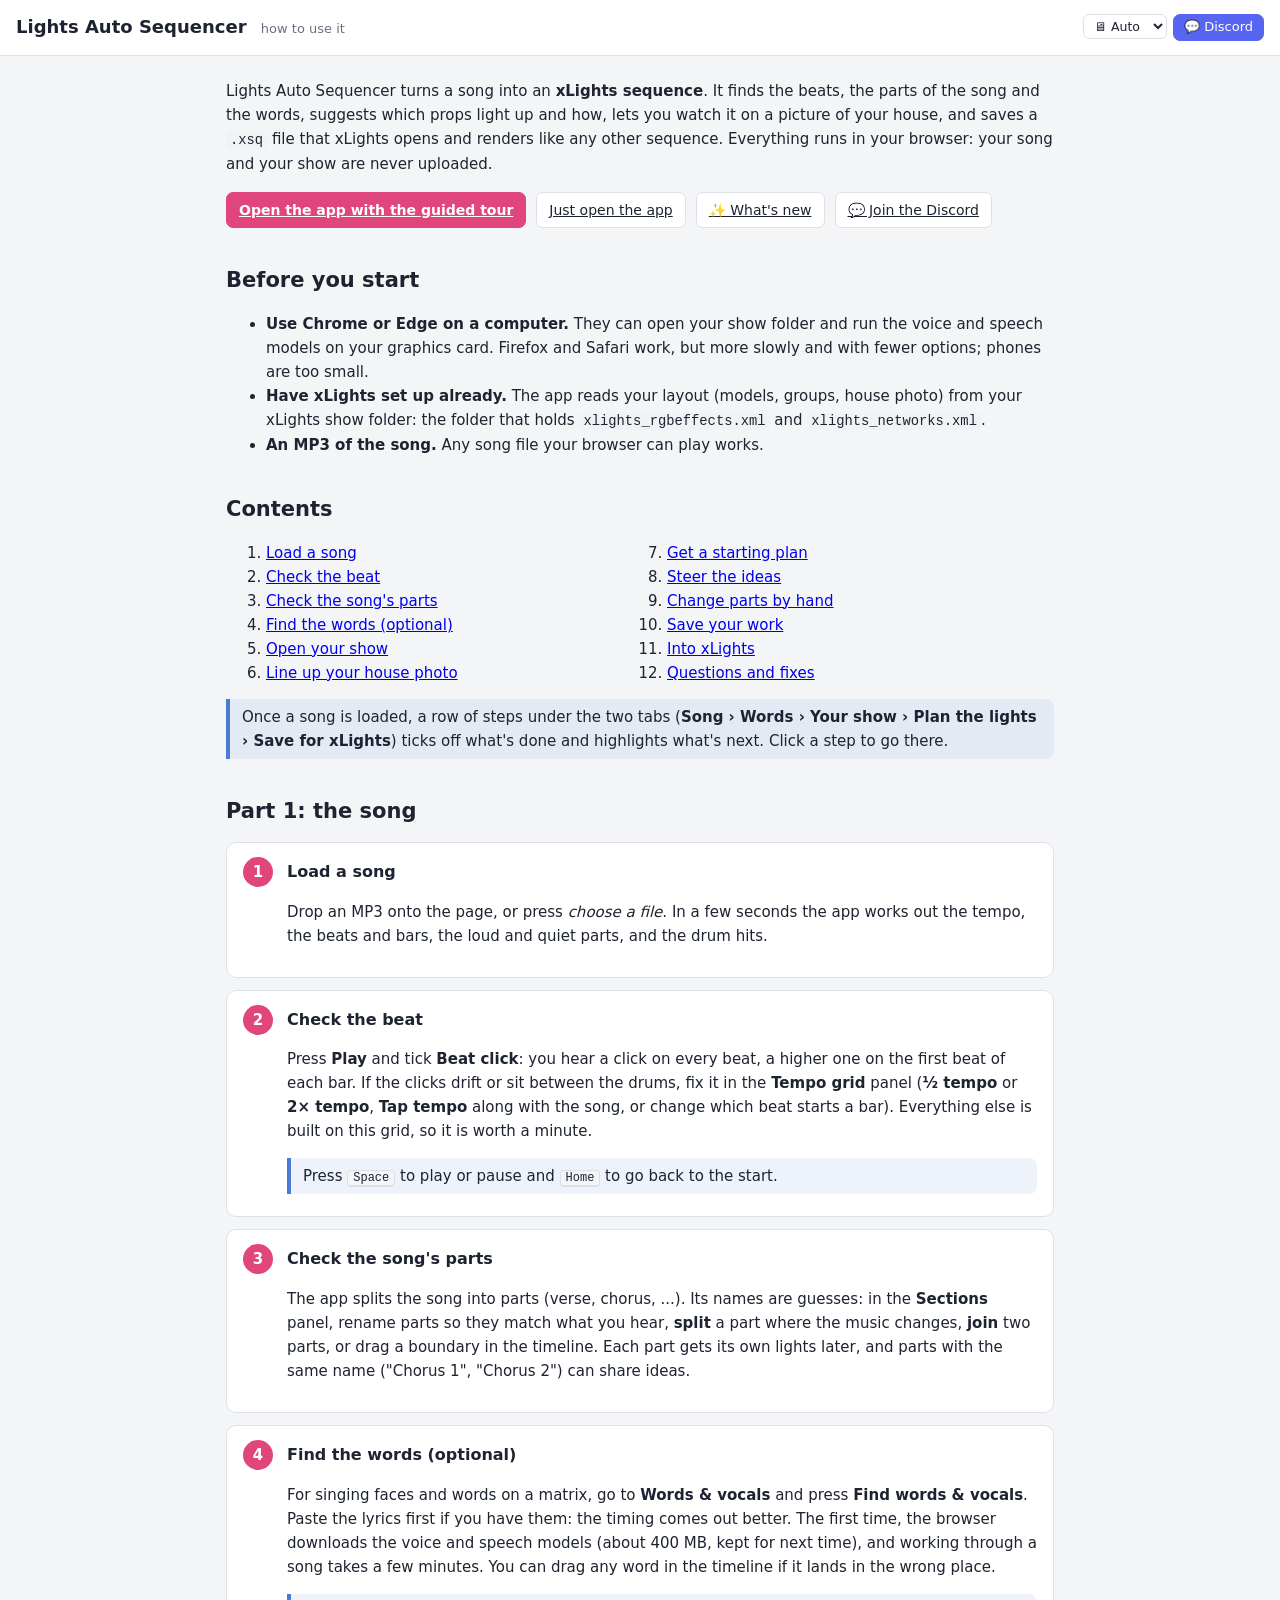
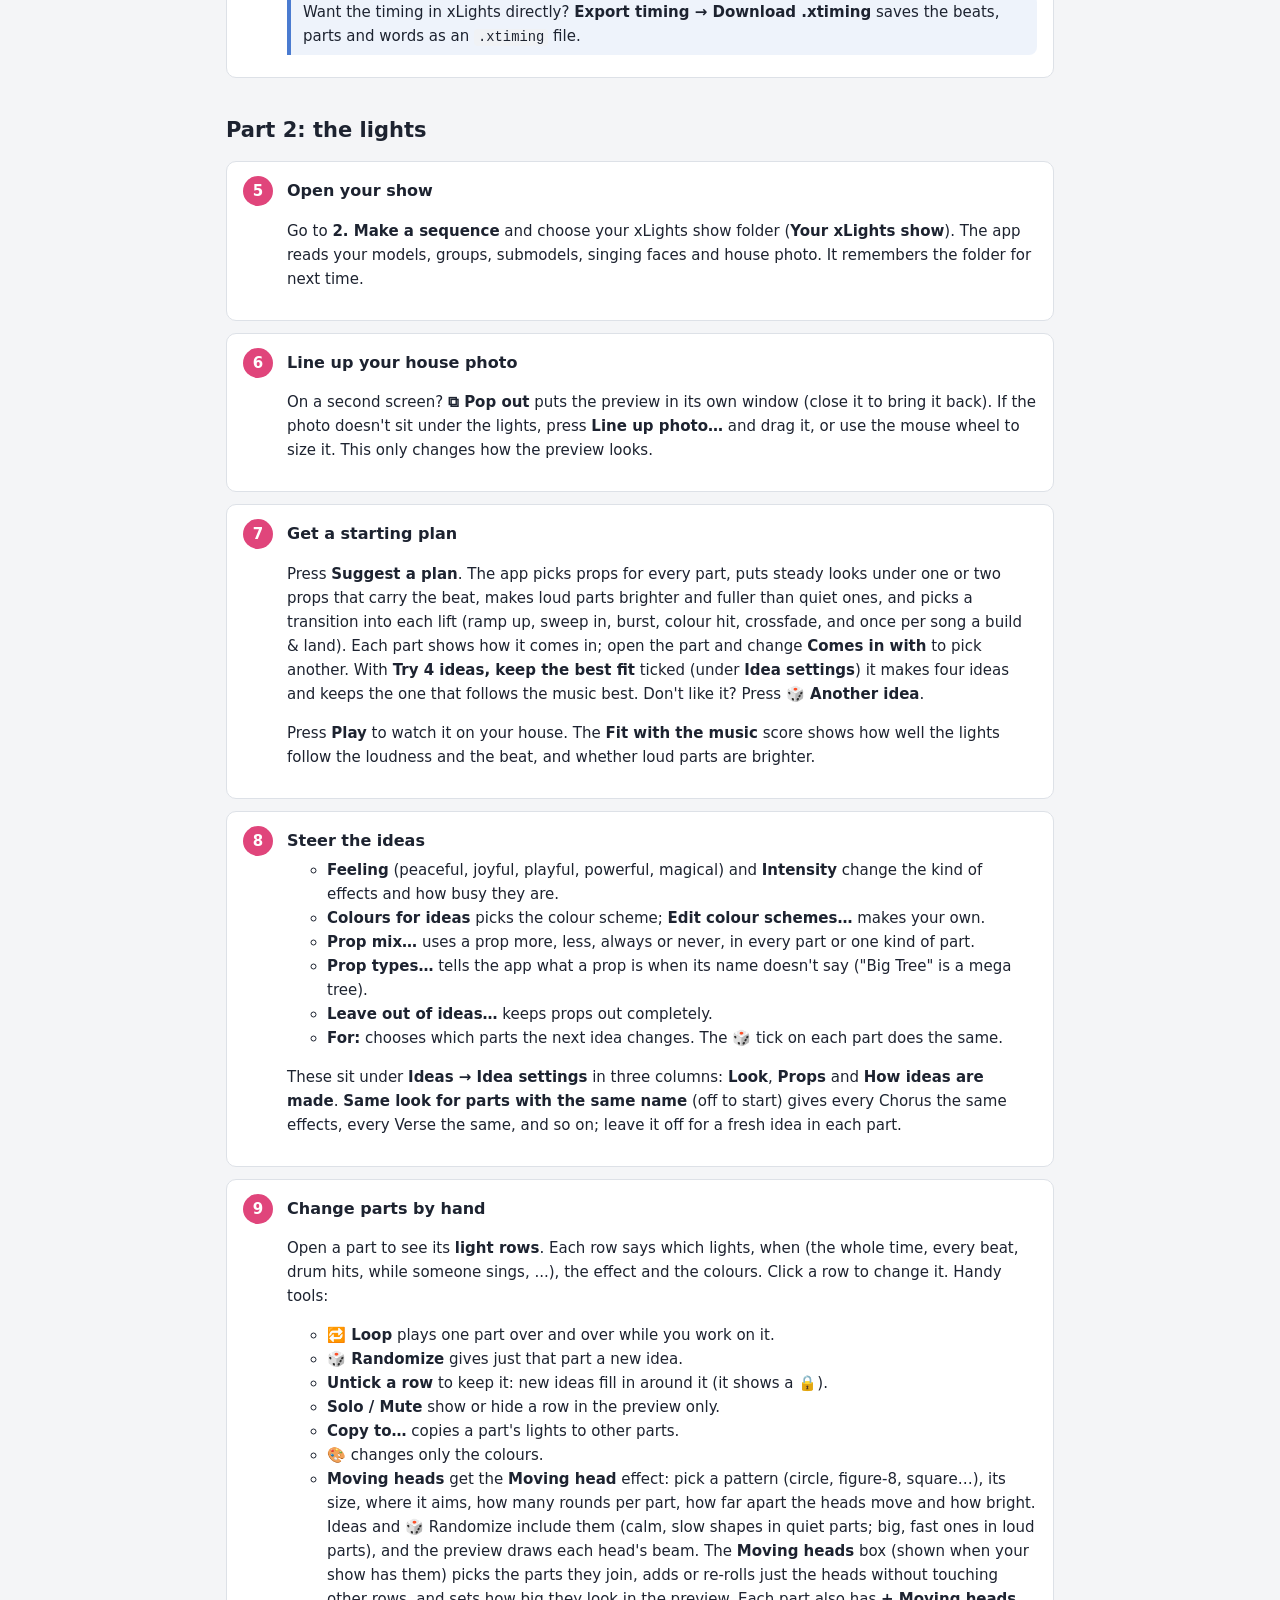
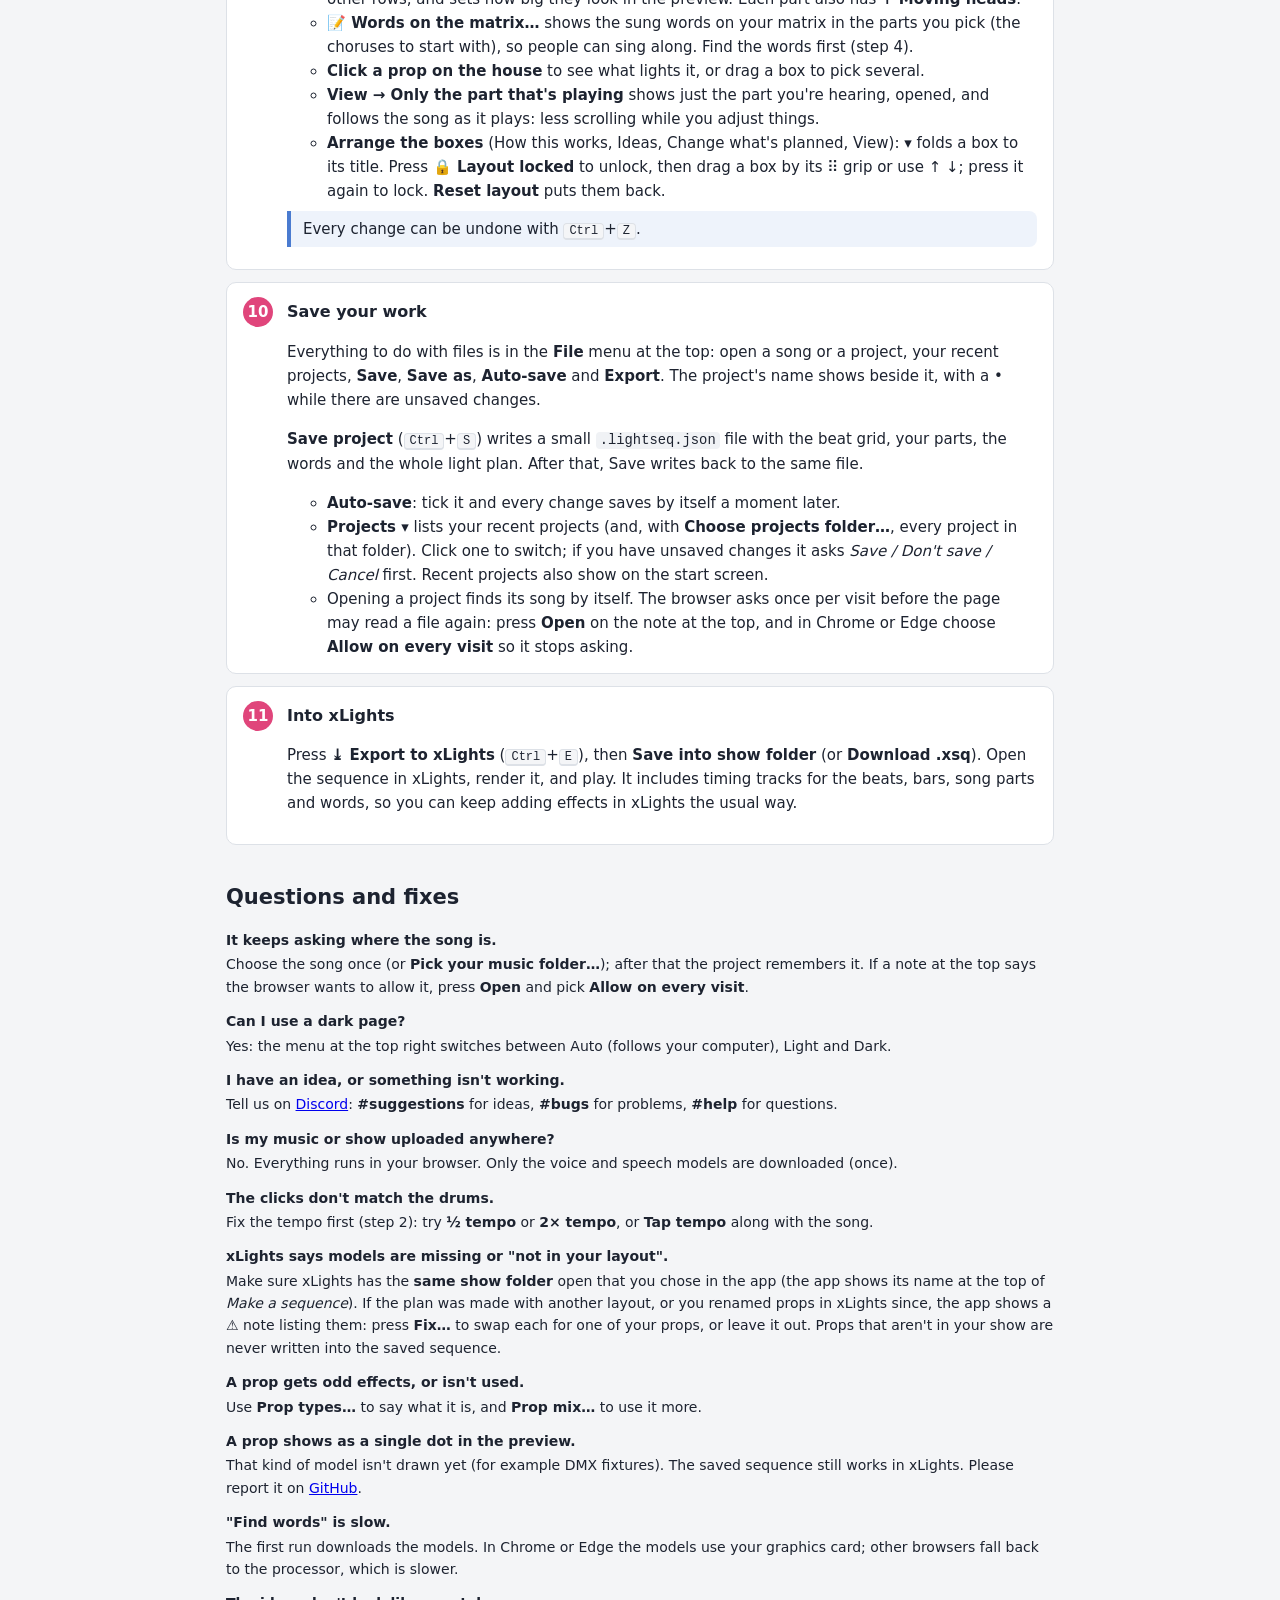
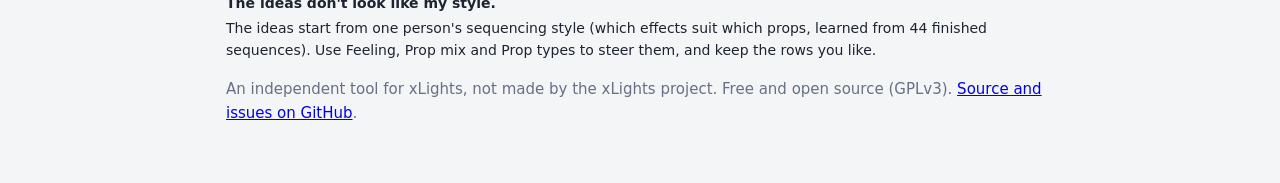
==== commit 330cf7c0: "What's new: release notes dialog, update note and last-updated time; CHANGELOG.md from releases.json" ====
--- a/tutorial.html
+++ b/tutorial.html
@@ -41,6 +41,7 @@
   <div class="cta">
     <a class="btn primary" href="./?tour=1">Open the app with the guided tour</a>
     <a class="btn" href="./">Just open the app</a>
+    <a class="btn" href="./?whatsnew=1">✨ What's new</a>
     <a class="btn" href="https://discord.gg/xjgWweqCEs" target="_blank" rel="noopener">💬 Join the Discord</a>
   </div>
 
--- a/css/style.css
+++ b/css/style.css
@@ -602,3 +602,19 @@
 /* moving heads box */
 .heads-parts { max-height: 180px; overflow: auto; width: 100%; }
 #headsBox input[type=range] { width: 130px; }
+
+/* what's new */
+#whatsNewBtn { position: relative; }
+#whatsNewBtn.unseen::after { content: ''; position: absolute; top: -3px; right: -3px; width: 9px; height: 9px; border-radius: 50%; background: var(--accent); box-shadow: 0 0 0 2px var(--surface); }
+.whatsnew-dlg { max-width: 720px; }
+.wn-list { overflow: auto; padding: 4px 18px 12px; }
+.wn-release { border-top: 1px solid var(--line); padding: 12px 0 4px; }
+.wn-release:first-child { border-top: 0; }
+.wn-release h3 { margin: 0 0 6px; font-size: 15px; }
+.wn-release ul { list-style: none; padding: 0; margin: 0; display: grid; gap: 6px; }
+.wn-release li { display: flex; gap: 8px; align-items: baseline; font-size: 13.5px; line-height: 1.45; }
+.wn-tag { flex: none; font-size: 10.5px; font-weight: 700; text-transform: uppercase; letter-spacing: .04em; border-radius: 999px; padding: 1px 7px; color: #fff; background: var(--wave); min-width: 52px; text-align: center; }
+.wn-tag.new { background: var(--accent); }
+.wn-tag.better { background: var(--wave); }
+.wn-tag.fixed { background: var(--good); }
+.wn-release:not(.latest) { opacity: .92; }
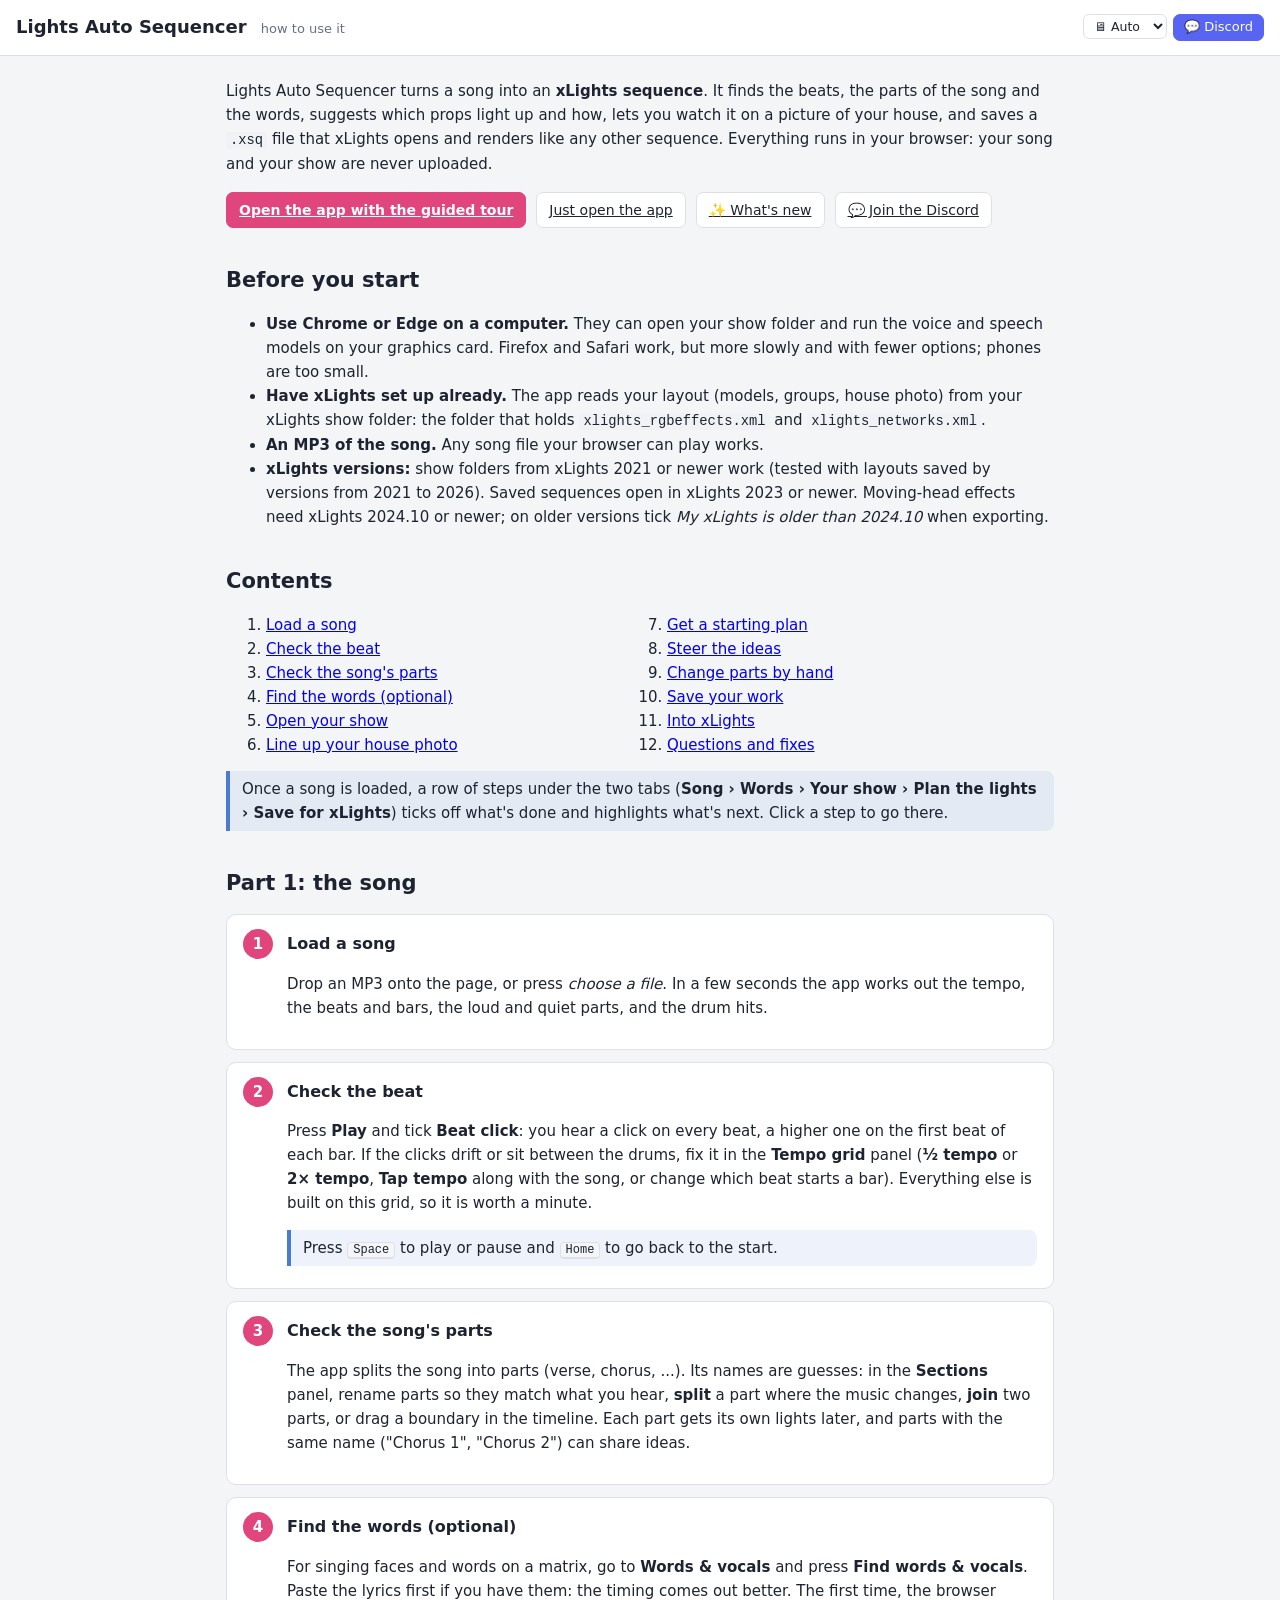
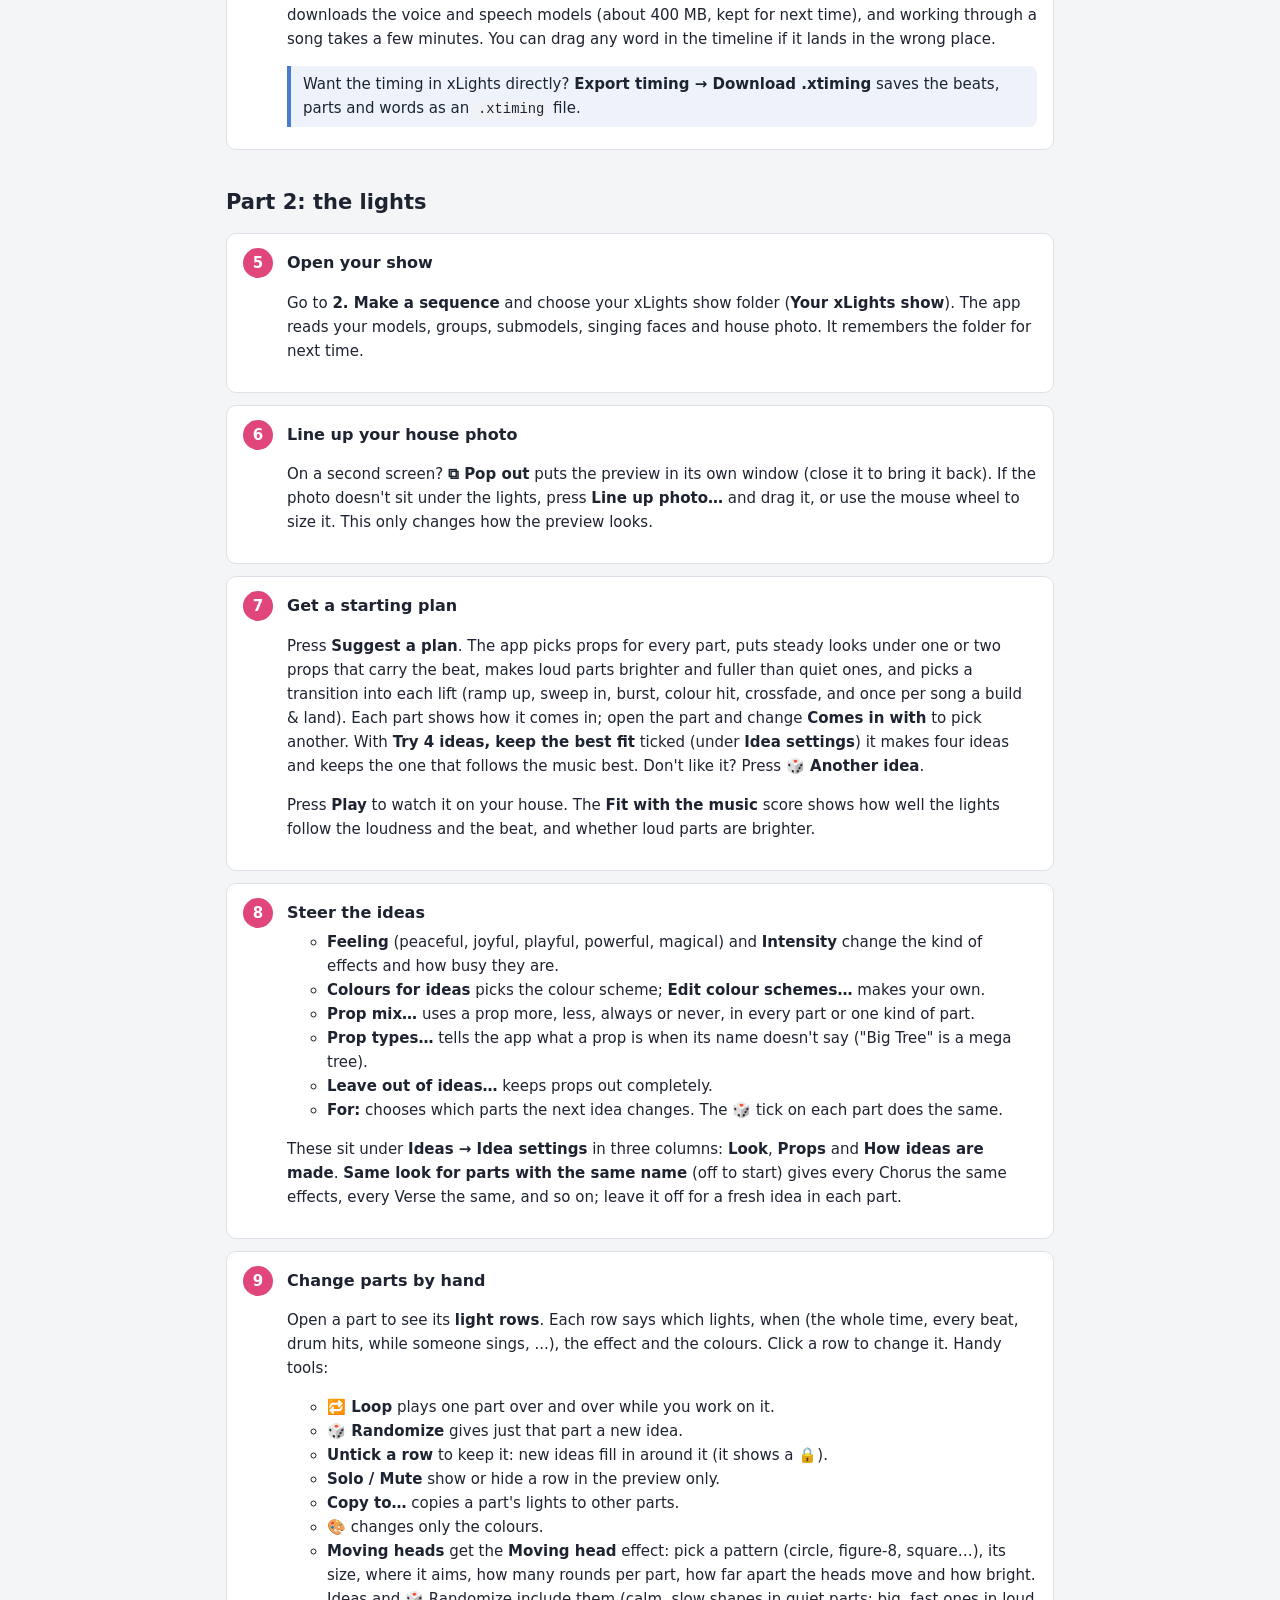
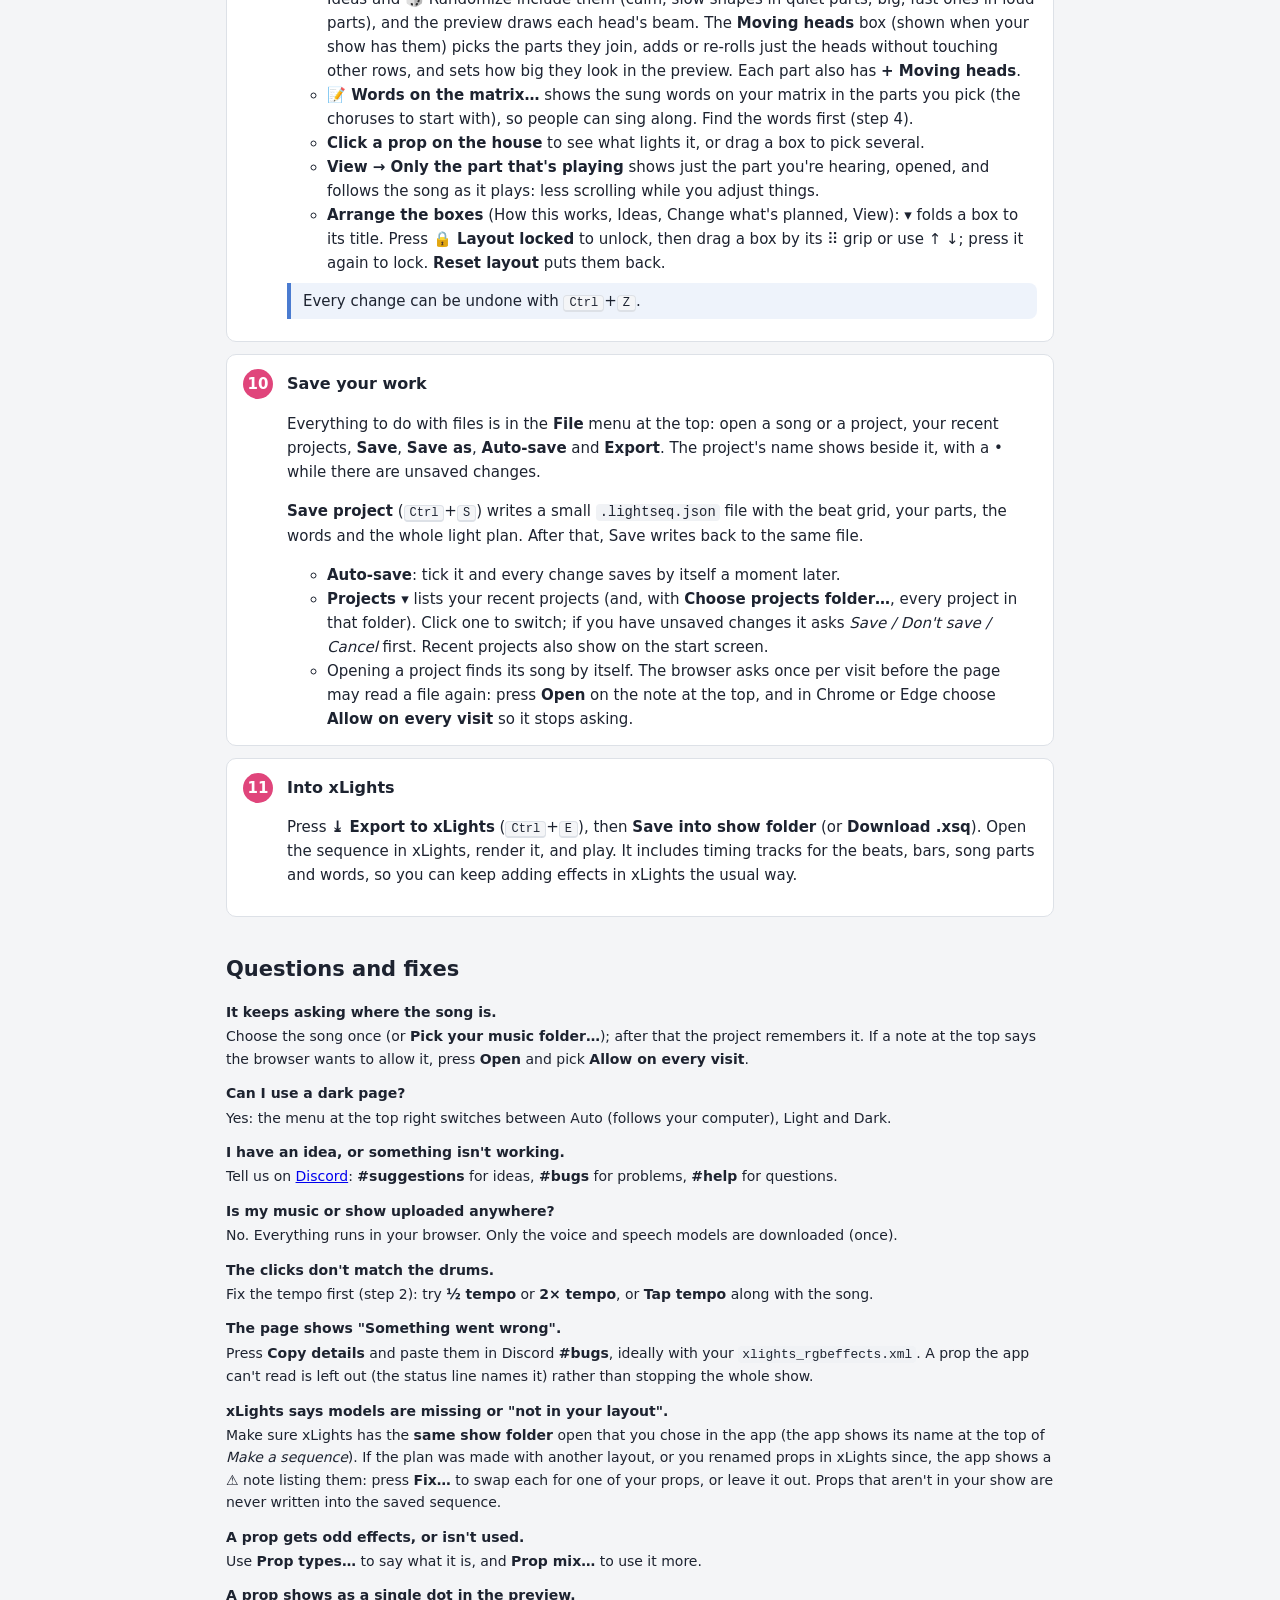
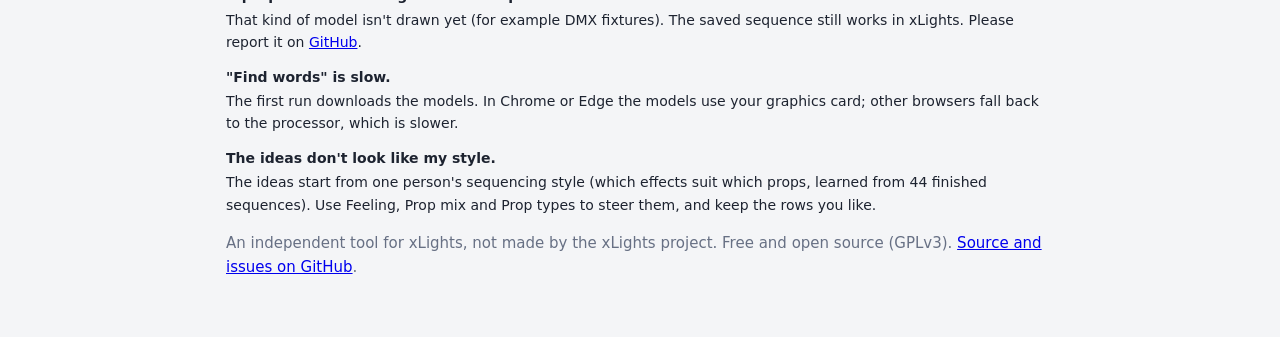
==== commit 1b1e83ab: "Older xLights versions: forgiving show loading, error note, supported versions listed, export option" ====
--- a/tutorial.html
+++ b/tutorial.html
@@ -52,6 +52,9 @@
     <li><b>Have xLights set up already.</b> The app reads your layout (models, groups, house photo) from your xLights
       show folder: the folder that holds <code>xlights_rgbeffects.xml</code> and <code>xlights_networks.xml</code>.</li>
     <li><b>An MP3 of the song.</b> Any song file your browser can play works.</li>
+    <li><b>xLights versions:</b> show folders from xLights 2021 or newer work (tested with layouts saved by versions
+      from 2021 to 2026). Saved sequences open in xLights 2023 or newer. Moving-head effects need xLights 2024.10 or
+      newer; on older versions tick <i>My xLights is older than 2024.10</i> when exporting.</li>
   </ul>
 
   <h2>Contents</h2>
@@ -208,6 +211,9 @@
     <dd>No. Everything runs in your browser. Only the voice and speech models are downloaded (once).</dd>
     <dt>The clicks don't match the drums.</dt>
     <dd>Fix the tempo first (step 2): try <b>½ tempo</b> or <b>2× tempo</b>, or <b>Tap tempo</b> along with the song.</dd>
+    <dt>The page shows "Something went wrong".</dt>
+    <dd>Press <b>Copy details</b> and paste them in Discord <b>#bugs</b>, ideally with your <code>xlights_rgbeffects.xml</code>.
+      A prop the app can't read is left out (the status line names it) rather than stopping the whole show.</dd>
     <dt>xLights says models are missing or "not in your layout".</dt>
     <dd>Make sure xLights has the <b>same show folder</b> open that you chose in the app (the app shows its name at the top
       of <i>Make a sequence</i>). If the plan was made with another layout, or you renamed props in xLights since, the app
